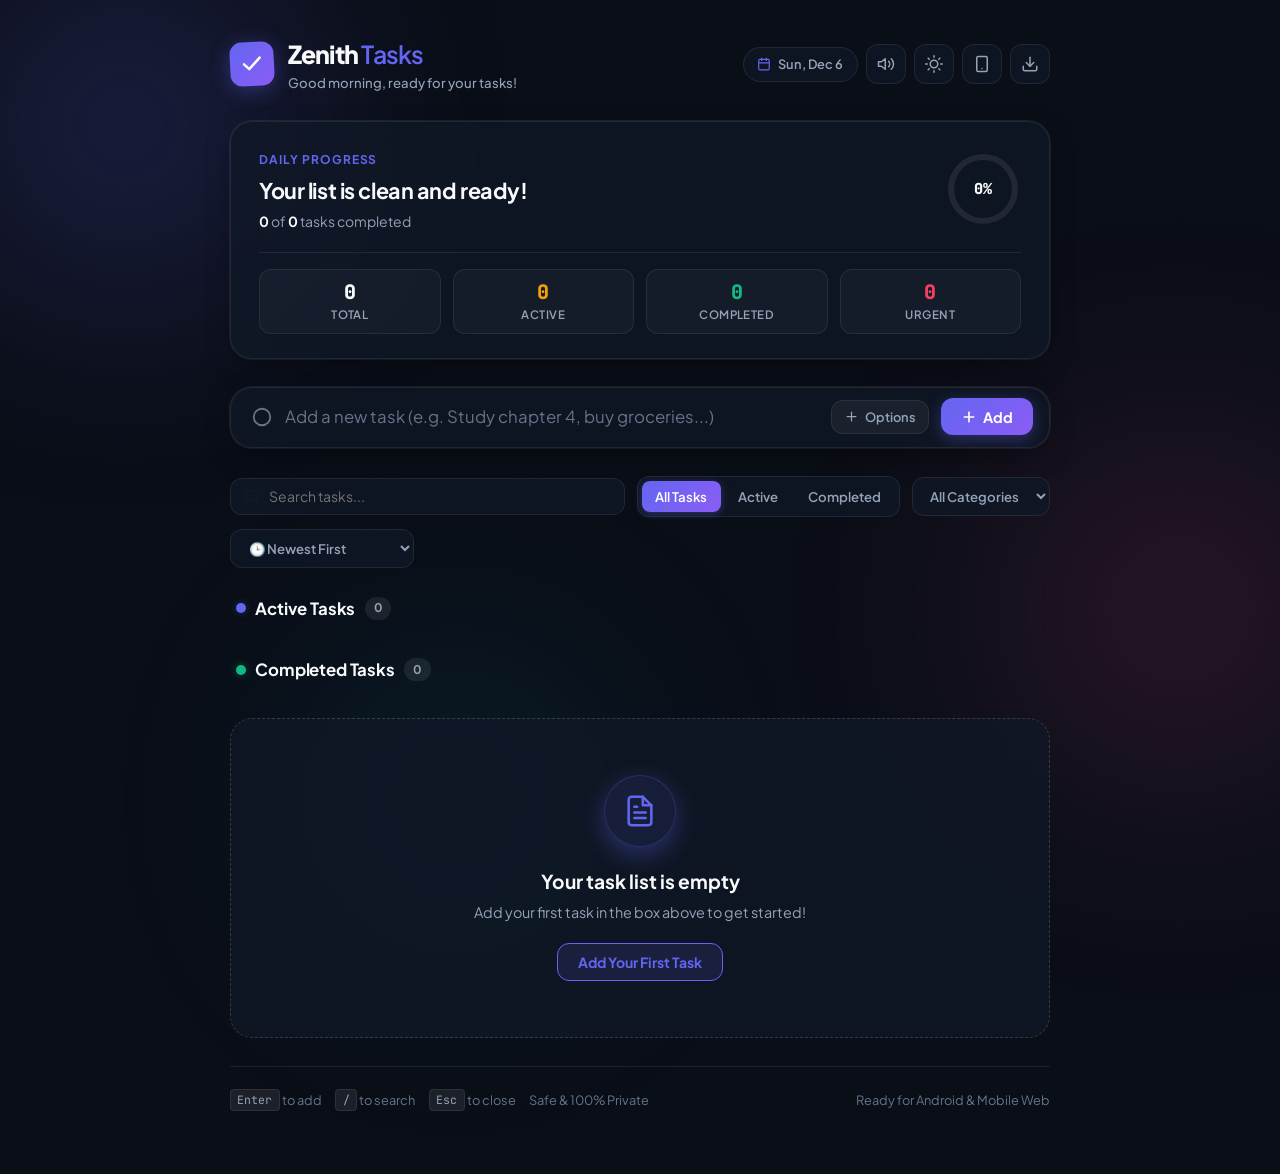
==== index.html @ 26a87109 "Deploy Zenith Tasks" ====
<!DOCTYPE html>
<html lang="en" data-theme="dark">
<head>
  <meta charset="UTF-8">
  <meta name="viewport" content="width=device-width, initial-scale=1.0, maximum-scale=1.0, user-scalable=no">
  <title>Zenith — Modern Task & To-Do Flow</title>
  
  <!-- Mobile & PWA meta tags -->
  <meta name="theme-color" content="#0a0e17">
  <meta name="mobile-web-app-capable" content="yes">
  <meta name="apple-mobile-web-app-status-bar-style" content="black-translucent">
  <meta name="apple-mobile-web-app-title" content="Zenith Tasks">
  <link rel="manifest" href="manifest.json">
  <link rel="icon" type="image/svg+xml" href="icon.svg">

  <!-- Google Fonts -->
  <link rel="preconnect" href="https://fonts.googleapis.com">
  <link rel="preconnect" href="https://fonts.gstatic.com" crossorigin>
  <link href="https://fonts.googleapis.com/css2?family=Plus+Jakarta+Sans:wght@400;500;600;700;800&family=JetBrains+Mono:wght@400;500&display=swap" rel="stylesheet">
  
  <link rel="stylesheet" href="css/style.css">
</head>
<body>
  <!-- Ambient Background Orbs -->
  <div class="ambient-glow glow-1"></div>
  <div class="ambient-glow glow-2"></div>
  <div class="ambient-glow glow-3"></div>

  <!-- Main Canvas for Confetti -->
  <canvas id="confetti-canvas"></canvas>

  <div class="app-layout">
    <!-- Top Header -->
    <header class="app-header">
      <div class="brand">
        <div class="brand-icon">
          <svg viewBox="0 0 24 24" fill="none" stroke="currentColor" stroke-width="2.5" stroke-linecap="round" stroke-linejoin="round">
            <polyline points="20 6 9 17 4 12"></polyline>
          </svg>
        </div>
        <div class="brand-text">
          <h1>Zenith<span>Tasks</span></h1>
          <p class="greeting" id="greeting-text">Your personal task space</p>
        </div>
      </div>

      <div class="header-actions">
        <!-- Live Date badge -->
        <div class="date-badge" id="current-date-badge">
          <svg viewBox="0 0 24 24" fill="none" stroke="currentColor" stroke-width="2" stroke-linecap="round" stroke-linejoin="round">
            <rect x="3" y="4" width="18" height="18" rx="2" ry="2"></rect>
            <line x1="16" y1="2" x2="16" y2="6"></line>
            <line x1="8" y1="2" x2="8" y2="6"></line>
            <line x1="3" y1="10" x2="21" y2="10"></line>
          </svg>
          <span id="date-display">Today</span>
        </div>

        <!-- Sound Feedback Toggle -->
        <button class="icon-btn" id="sound-toggle-btn" title="Toggle Sound (Enabled)" aria-label="Toggle Sound">
          <svg id="sound-icon-on" viewBox="0 0 24 24" fill="none" stroke="currentColor" stroke-width="2" stroke-linecap="round" stroke-linejoin="round">
            <polygon points="11 5 6 9 2 9 2 15 6 15 11 19 11 5"></polygon>
            <path d="M19.07 4.93a10 10 0 0 1 0 14.14M15.54 8.46a5 5 0 0 1 0 7.07"></path>
          </svg>
          <svg id="sound-icon-off" class="hidden" viewBox="0 0 24 24" fill="none" stroke="currentColor" stroke-width="2" stroke-linecap="round" stroke-linejoin="round">
            <polygon points="11 5 6 9 2 9 2 15 6 15 11 19 11 5"></polygon>
            <line x1="23" y1="9" x2="17" y2="15"></line>
            <line x1="17" y1="9" x2="23" y2="15"></line>
          </svg>
        </button>

        <!-- Theme Mode Switcher -->
        <button class="icon-btn" id="theme-toggle-btn" title="Switch Theme (Dark / Light)" aria-label="Toggle Theme">
          <svg id="sun-icon" viewBox="0 0 24 24" fill="none" stroke="currentColor" stroke-width="2" stroke-linecap="round" stroke-linejoin="round">
            <circle cx="12" cy="12" r="5"></circle>
            <line x1="12" y1="1" x2="12" y2="3"></line>
            <line x1="12" y1="21" x2="12" y2="23"></line>
            <line x1="4.22" y1="4.22" x2="5.64" y2="5.64"></line>
            <line x1="18.36" y1="18.36" x2="19.78" y2="19.78"></line>
            <line x1="1" y1="12" x2="3" y2="12"></line>
            <line x1="21" y1="12" x2="23" y2="12"></line>
            <line x1="4.22" y1="19.78" x2="5.64" y2="18.36"></line>
            <line x1="18.36" y1="5.64" x2="19.78" y2="4.22"></line>
          </svg>
          <svg id="moon-icon" class="hidden" viewBox="0 0 24 24" fill="none" stroke="currentColor" stroke-width="2" stroke-linecap="round" stroke-linejoin="round">
            <path d="M21 12.79A9 9 0 1 1 11.21 3 7 7 0 0 0 21 12.79z"></path>
          </svg>
        </button>

        <!-- Deploy & Info modal trigger -->
        <button class="icon-btn" id="info-btn" title="Phone Setup & Deployment Guide" aria-label="Phone Setup Guide">
          <svg viewBox="0 0 24 24" fill="none" stroke="currentColor" stroke-width="2" stroke-linecap="round" stroke-linejoin="round">
            <rect x="5" y="2" width="14" height="20" rx="2" ry="2"></rect>
            <line x1="12" y1="18" x2="12.01" y2="18"></line>
          </svg>
        </button>

        <!-- Settings / Backup modal trigger -->
        <button class="icon-btn" id="backup-btn" title="Backup / Restore Tasks" aria-label="Backup and Restore">
          <svg viewBox="0 0 24 24" fill="none" stroke="currentColor" stroke-width="2" stroke-linecap="round" stroke-linejoin="round">
            <path d="M21 15v4a2 2 0 0 1-2 2H5a2 2 0 0 1-2-2v-4"></path>
            <polyline points="7 10 12 15 17 10"></polyline>
            <line x1="12" y1="15" x2="12" y2="3"></line>
          </svg>
        </button>
      </div>
    </header>

    <!-- Productivity Metric / Progress Banner -->
    <section class="stats-card">
      <div class="stats-info">
        <div class="stats-text">
          <span class="stats-label">Daily Progress</span>
          <h2 class="stats-title" id="stats-status-text">Your list is clean and ready!</h2>
          <p class="stats-subtitle" id="stats-numbers"><span id="completed-count">0</span> of <span id="total-count">0</span> tasks completed</p>
        </div>
        <div class="stats-chart">
          <div class="circle-progress">
            <svg viewBox="0 0 100 100">
              <circle class="circle-bg" cx="50" cy="50" r="42"></circle>
              <circle class="circle-bar" id="progress-circle-bar" cx="50" cy="50" r="42"></circle>
            </svg>
            <div class="circle-value" id="progress-percent">0%</div>
          </div>
        </div>
      </div>
      <!-- Mini Quick Counters -->
      <div class="metrics-row">
        <div class="metric-pill" data-tab-target="all">
          <span class="metric-num" id="badge-all">0</span>
          <span class="metric-desc">Total</span>
        </div>
        <div class="metric-pill" data-tab-target="active">
          <span class="metric-num warning" id="badge-pending">0</span>
          <span class="metric-desc">Active</span>
        </div>
        <div class="metric-pill" data-tab-target="completed">
          <span class="metric-num success" id="badge-done">0</span>
          <span class="metric-desc">Completed</span>
        </div>
        <div class="metric-pill" id="badge-high-priority">
          <span class="metric-num danger" id="badge-urgent">0</span>
          <span class="metric-desc">Urgent</span>
        </div>
      </div>
    </section>

    <!-- Task Creation Section -->
    <section class="task-input-section">
      <form id="new-task-form" class="task-card-input">
        <div class="input-main-row">
          <div class="checkbox-placeholder">
            <svg viewBox="0 0 24 24" fill="none" stroke="currentColor" stroke-width="2">
              <circle cx="12" cy="12" r="9"></circle>
            </svg>
          </div>
          <input 
            type="text" 
            id="task-title-input" 
            placeholder="Add a new task (e.g. Study chapter 4, buy groceries...)" 
            autocomplete="off"
            required
          />
          <button type="button" class="btn-expand-details" id="toggle-details-btn" title="Optional: Add notes, priority, date, or category">
            <svg viewBox="0 0 24 24" fill="none" stroke="currentColor" stroke-width="2" stroke-linecap="round" stroke-linejoin="round">
              <line x1="12" y1="5" x2="12" y2="19"></line>
              <line x1="5" y1="12" x2="19" y2="12"></line>
            </svg>
            <span>Options</span>
          </button>
          <button type="submit" class="btn-primary" id="btn-submit-task">
            <svg viewBox="0 0 24 24" fill="none" stroke="currentColor" stroke-width="2.5" stroke-linecap="round" stroke-linejoin="round">
              <line x1="12" y1="5" x2="12" y2="19"></line>
              <line x1="5" y1="12" x2="19" y2="12"></line>
            </svg>
            <span>Add</span>
          </button>
        </div>

        <!-- Expanded Details Drawer -->
        <div class="details-drawer collapsed" id="task-details-drawer">
          <div class="details-grid">
            <!-- Optional Note -->
            <div class="drawer-field full-width">
              <textarea id="task-desc-input" placeholder="Add optional details, steps, or notes..." rows="2"></textarea>
            </div>

            <!-- Priority -->
            <div class="drawer-field">
              <label for="task-priority-select">Priority</label>
              <div class="custom-select-wrap">
                <select id="task-priority-select">
                  <option value="low">🌱 Low</option>
                  <option value="medium" selected>⚡ Medium</option>
                  <option value="high">🔥 High</option>
                </select>
              </div>
            </div>

            <!-- Category -->
            <div class="drawer-field">
              <label for="task-category-select">Category</label>
              <div class="custom-select-wrap">
                <select id="task-category-select">
                  <option value="College" selected>🎓 College & Study</option>
                  <option value="Work">💼 Work</option>
                  <option value="Personal">🌟 Personal</option>
                  <option value="Health">💪 Health</option>
                  <option value="Finance">💰 Finance</option>
                  <option value="Other">📌 General</option>
                </select>
              </div>
            </div>

            <!-- Due Date -->
            <div class="drawer-field">
              <label for="task-due-date">Due Date (Optional)</label>
              <input type="date" id="task-due-date">
            </div>

            <!-- Due Time -->
            <div class="drawer-field">
              <label for="task-due-time">Due Time (Optional)</label>
              <input type="time" id="task-due-time">
            </div>
          </div>
        </div>
      </form>
    </section>

    <!-- Toolbar: Search, Filters & Sort -->
    <section class="controls-toolbar">
      <!-- Search Input -->
      <div class="search-box">
        <svg viewBox="0 0 24 24" fill="none" stroke="currentColor" stroke-width="2" stroke-linecap="round" stroke-linejoin="round">
          <circle cx="11" cy="11" r="8"></circle>
          <line x1="21" y1="21" x2="16.65" y2="16.65"></line>
        </svg>
        <input type="text" id="search-input" placeholder="Search tasks..." autocomplete="off">
        <button class="clear-search-btn hidden" id="clear-search-btn" title="Clear Search">
          <svg viewBox="0 0 24 24" fill="none" stroke="currentColor" stroke-width="2"><line x1="18" y1="6" x2="6" y2="18"></line><line x1="6" y1="6" x2="18" y2="18"></line></svg>
        </button>
      </div>

      <!-- Filter Tabs: All, Active, Completed -->
      <div class="filter-tabs" role="tablist">
        <button class="filter-tab active" data-tab="all" role="tab">All Tasks</button>
        <button class="filter-tab" data-tab="active" role="tab">Active</button>
        <button class="filter-tab" data-tab="completed" role="tab">Completed</button>
      </div>

      <!-- Category Filter Pills -->
      <div class="category-filter-wrap">
        <label class="sr-only" for="category-filter-select">Filter by Category</label>
        <select id="category-filter-select" class="dropdown-filter">
          <option value="all">All Categories</option>
          <option value="College">🎓 College</option>
          <option value="Work">💼 Work</option>
          <option value="Personal">🌟 Personal</option>
          <option value="Health">💪 Health</option>
          <option value="Finance">💰 Finance</option>
          <option value="Other">📌 General</option>
        </select>
      </div>

      <!-- Sort Options -->
      <div class="sort-wrap">
        <label class="sr-only" for="sort-select">Sort Tasks</label>
        <select id="sort-select" class="dropdown-filter">
          <option value="newest">🕒 Newest First</option>
          <option value="oldest">⏳ Oldest First</option>
          <option value="due-date">📅 Due Date</option>
          <option value="priority-desc">🔥 Highest Priority</option>
          <option value="priority-asc">🌱 Lowest Priority</option>
          <option value="alpha">🔤 Alphabetical (A-Z)</option>
        </select>
      </div>
    </section>

    <!-- Tasks Main Display with Distinct Separate Sections -->
    <main class="tasks-container">

      <!-- SECTION 1: Active Tasks -->
      <div class="tasks-group" id="active-tasks-group">
        <div class="group-header">
          <div class="group-title-wrap">
            <span class="group-dot active-dot"></span>
            <h3>Active Tasks</h3>
            <span class="section-count-badge" id="active-tasks-count">0</span>
          </div>
        </div>
        <div class="task-list" id="active-task-list" aria-live="polite">
          <!-- Active tasks rendered dynamically -->
        </div>
      </div>

      <!-- SECTION 2: Completed Tasks -->
      <div class="tasks-group" id="completed-tasks-group">
        <div class="group-header">
          <div class="group-title-wrap">
            <span class="group-dot completed-dot"></span>
            <h3>Completed Tasks</h3>
            <span class="section-count-badge" id="completed-tasks-count">0</span>
          </div>
          <button class="text-action-btn danger hidden" id="btn-clear-completed" title="Delete all completed tasks">
            <svg viewBox="0 0 24 24" fill="none" stroke="currentColor" stroke-width="2" stroke-linecap="round" stroke-linejoin="round">
              <polyline points="3 6 5 6 21 6"></polyline>
              <path d="M19 6v14a2 2 0 0 1-2 2H7a2 2 0 0 1-2-2V6m3 0V4a2 2 0 0 1 2-2h4a2 2 0 0 1 2 2v2"></path>
            </svg>
            Clear Completed
          </button>
        </div>
        <div class="task-list" id="completed-task-list" aria-live="polite">
          <!-- Completed tasks rendered dynamically -->
        </div>
      </div>

      <!-- Empty State View (When no tasks exist in current view) -->
      <div class="empty-state hidden" id="empty-state">
        <div class="empty-illustration">
          <div class="empty-icon-circle">
            <svg viewBox="0 0 24 24" fill="none" stroke="currentColor" stroke-width="1.8" stroke-linecap="round" stroke-linejoin="round">
              <path d="M14 2H6a2 2 0 0 0-2 2v16a2 2 0 0 0 2 2h12a2 2 0 0 0 2-2V8z"></path>
              <polyline points="14 2 14 8 20 8"></polyline>
              <line x1="16" y1="13" x2="8" y2="13"></line>
              <line x1="16" y1="17" x2="8" y2="17"></line>
              <polyline points="10 9 9 9 8 9"></polyline>
            </svg>
          </div>
        </div>
        <h3 id="empty-state-title">No tasks here</h3>
        <p id="empty-state-desc">Your list is completely clear. Type your first task in the box above to get started!</p>
        <button class="btn-primary-ghost" id="empty-add-btn">Add Your First Task</button>
      </div>

    </main>

    <!-- Footer -->
    <footer class="app-footer">
      <div class="shortcuts-hint">
        <span><kbd>Enter</kbd> to add</span>
        <span><kbd>/</kbd> to search</span>
        <span><kbd>Esc</kbd> to close</span>
        <span>Safe &amp; 100% Private</span>
      </div>
      <div class="footer-credit">
        Ready for Android &amp; Mobile Web
      </div>
    </footer>
  </div>

  <!-- Edit Task Modal -->
  <div class="modal-overlay hidden" id="edit-modal-overlay">
    <div class="modal-dialog" role="dialog" aria-modal="true" aria-labelledby="modal-title">
      <div class="modal-header">
        <h3 id="modal-title">Edit Task</h3>
        <button class="modal-close-btn" id="modal-close-btn" aria-label="Close dialog">
          <svg viewBox="0 0 24 24" fill="none" stroke="currentColor" stroke-width="2"><line x1="18" y1="6" x2="6" y2="18"></line><line x1="6" y1="6" x2="18" y2="18"></line></svg>
        </button>
      </div>
      <form id="edit-task-form" class="modal-body">
        <input type="hidden" id="edit-task-id">

        <div class="form-group">
          <label for="edit-title">Task Title</label>
          <input type="text" id="edit-title" required autocomplete="off">
        </div>

        <div class="form-group">
          <label for="edit-desc">Description / Notes</label>
          <textarea id="edit-desc" rows="3" placeholder="Additional details or steps..."></textarea>
        </div>

        <div class="form-row-2">
          <div class="form-group">
            <label for="edit-priority">Priority</label>
            <select id="edit-priority">
              <option value="low">🌱 Low</option>
              <option value="medium">⚡ Medium</option>
              <option value="high">🔥 High</option>
            </select>
          </div>

          <div class="form-group">
            <label for="edit-category">Category</label>
            <select id="edit-category">
              <option value="College">🎓 College & Study</option>
              <option value="Work">💼 Work</option>
              <option value="Personal">🌟 Personal</option>
              <option value="Health">💪 Health</option>
              <option value="Finance">💰 Finance</option>
              <option value="Other">📌 General</option>
            </select>
          </div>
        </div>

        <div class="form-row-2">
          <div class="form-group">
            <label for="edit-due-date">Due Date</label>
            <input type="date" id="edit-due-date">
          </div>
          <div class="form-group">
            <label for="edit-due-time">Due Time</label>
            <input type="time" id="edit-due-time">
          </div>
        </div>

        <div class="modal-actions">
          <button type="button" class="btn-secondary" id="btn-cancel-edit">Cancel</button>
          <button type="submit" class="btn-primary">Save Changes</button>
        </div>
      </form>
    </div>
  </div>

  <!-- Mobile Setup & Deployment Guide Modal -->
  <div class="modal-overlay hidden" id="info-modal-overlay">
    <div class="modal-dialog" role="dialog" aria-modal="true" aria-labelledby="info-modal-title">
      <div class="modal-header">
        <h3 id="info-modal-title">📱 Android Phone Setup &amp; Deployment</h3>
        <button class="modal-close-btn" id="info-modal-close-btn" aria-label="Close dialog">
          <svg viewBox="0 0 24 24" fill="none" stroke="currentColor" stroke-width="2"><line x1="18" y1="6" x2="6" y2="18"></line><line x1="6" y1="6" x2="18" y2="18"></line></svg>
        </button>
      </div>
      <div class="modal-body">
        <div class="security-banner">
          <svg viewBox="0 0 24 24" fill="none" stroke="currentColor" stroke-width="2">
            <path d="M12 22s8-4 8-10V5l-8-3-8 3v7c0 6 8 10 8 10z"></path>
          </svg>
          <div>
            <strong>100% Safe &amp; Private</strong>
            <p>Your tasks are stored only on your own device's internal storage. There is no external database or server tracking you.</p>
          </div>
        </div>

        <div class="deploy-steps">
          <h4>How to use this on your Android Phone:</h4>
          
          <div class="step-card">
            <span class="step-num">1</span>
            <div>
              <strong>Option A: Netlify Drop (Easiest — 30 seconds)</strong>
              <p>Go to <a href="https://app.netlify.com/drop" target="_blank" rel="noopener">app.netlify.com/drop</a> in your browser and drag &amp; drop this project folder. It gives you a free, permanent, secure <code>https://...</code> URL instantly!</p>
            </div>
          </div>

          <div class="step-card">
            <span class="step-num">2</span>
            <div>
              <strong>Option B: GitHub Pages (Free forever)</strong>
              <p>Push this folder to a GitHub repository, go to Settings &gt; Pages, and turn on GitHub Pages. You get a secure <code>https://yourname.github.io/todo</code> link.</p>
            </div>
          </div>

          <div class="step-card">
            <span class="step-num">3</span>
            <div>
              <strong>Install as an App on Android:</strong>
              <p>Open the link in Chrome on your phone, tap the <strong>three dots (⋮)</strong> at the top right, and choose <strong>"Install app"</strong> or <strong>"Add to Home screen"</strong>. It will open like a native app without browser bars!</p>
            </div>
          </div>
        </div>

        <div class="modal-actions">
          <button type="button" class="btn-primary" id="btn-close-info">Got It!</button>
        </div>
      </div>
    </div>
  </div>

  <!-- Backup & Restore Modal -->
  <div class="modal-overlay hidden" id="backup-modal-overlay">
    <div class="modal-dialog" role="dialog" aria-modal="true" aria-labelledby="backup-modal-title">
      <div class="modal-header">
        <h3 id="backup-modal-title">Backup & Restore</h3>
        <button class="modal-close-btn" id="backup-modal-close-btn" aria-label="Close dialog">
          <svg viewBox="0 0 24 24" fill="none" stroke="currentColor" stroke-width="2"><line x1="18" y1="6" x2="6" y2="18"></line><line x1="6" y1="6" x2="18" y2="18"></line></svg>
        </button>
      </div>
      <div class="modal-body backup-options">
        <p class="backup-note">Export your tasks to a JSON file to transfer between your laptop and phone, or restore anytime.</p>
        
        <div class="backup-action-card">
          <div class="card-icon">
            <svg viewBox="0 0 24 24" fill="none" stroke="currentColor" stroke-width="2"><path d="M21 15v4a2 2 0 0 1-2 2H5a2 2 0 0 1-2-2v-4"></path><polyline points="7 10 12 15 17 10"></polyline><line x1="12" y1="15" x2="12" y2="3"></line></svg>
          </div>
          <div class="card-info">
            <h4>Export Backup</h4>
            <p>Download your current tasks as a JSON file.</p>
          </div>
          <button class="btn-secondary" id="btn-export-json">Export</button>
        </div>

        <div class="backup-action-card">
          <div class="card-icon">
            <svg viewBox="0 0 24 24" fill="none" stroke="currentColor" stroke-width="2"><path d="M21 15v4a2 2 0 0 1-2 2H5a2 2 0 0 1-2-2v-4"></path><polyline points="17 8 12 3 7 8"></polyline><line x1="12" y1="3" x2="12" y2="15"></line></svg>
          </div>
          <div class="card-info">
            <h4>Import Backup</h4>
            <p>Load tasks from a previously saved JSON file.</p>
          </div>
          <label class="btn-secondary btn-file-label">
            Import
            <input type="file" id="import-file-input" accept=".json" class="hidden">
          </label>
        </div>

        <div class="danger-zone">
          <h4>Clear All Data</h4>
          <p>Permanently remove all tasks and reset to zero.</p>
          <div class="danger-actions">
            <button class="btn-danger-solid" id="btn-reset-all">Wipe All Tasks</button>
          </div>
        </div>
      </div>
    </div>
  </div>

  <!-- Toast Notification Container -->
  <div id="toast-container" class="toast-container" aria-live="assertive"></div>

  <!-- Scripts -->
  <script src="js/app.js"></script>
  <script>
    if ('serviceWorker' in navigator) {
      window.addEventListener('load', function() {
        navigator.serviceWorker.register('./sw.js').catch(function(err) {
          console.log('ServiceWorker registration error:', err);
        });
      });
    }
  </script>
</body>
</html>
---- css/style.css ----
/* ==========================================================================
   Zenith Tasks — Modern CSS Design System & Theme Engine
   ========================================================================== */

:root {
  /* Color Palette - Dark Theme (Default) */
  --bg-primary: #0a0e17;
  --bg-secondary: #111827;
  --bg-surface: rgba(17, 24, 39, 0.75);
  --bg-surface-hover: rgba(31, 41, 55, 0.85);
  --bg-elevated: #1f2937;
  --bg-input: rgba(15, 23, 42, 0.6);
  
  --border-subtle: rgba(255, 255, 255, 0.08);
  --border-focus: #6366f1;
  --border-hover: rgba(255, 255, 255, 0.16);

  --text-main: #f8fafc;
  --text-secondary: #94a3b8;
  --text-muted: #64748b;
  --text-inverse: #090d16;

  /* Accent Colors */
  --primary-500: #6366f1;
  --primary-600: #4f46e5;
  --primary-glow: rgba(99, 102, 241, 0.35);
  --primary-gradient: linear-gradient(135deg, #6366f1 0%, #8b5cf6 100%);
  --primary-gradient-hover: linear-gradient(135deg, #4f46e5 0%, #7c3aed 100%);

  --priority-high: #f43f5e;
  --priority-high-bg: rgba(244, 63, 94, 0.12);
  --priority-high-border: rgba(244, 63, 94, 0.3);

  --priority-medium: #f59e0b;
  --priority-medium-bg: rgba(245, 158, 11, 0.12);
  --priority-medium-border: rgba(245, 158, 11, 0.3);

  --priority-low: #10b981;
  --priority-low-bg: rgba(16, 185, 129, 0.12);
  --priority-low-border: rgba(16, 185, 129, 0.3);

  --danger: #ef4444;
  --danger-hover: #dc2626;
  --danger-bg: rgba(239, 68, 68, 0.15);

  --card-shadow: 0 10px 30px -10px rgba(0, 0, 0, 0.5), 0 0 0 1px var(--border-subtle);
  --dropdown-shadow: 0 20px 40px -15px rgba(0, 0, 0, 0.6), 0 0 0 1px var(--border-subtle);
  --modal-backdrop: rgba(4, 7, 13, 0.82);

  --radius-sm: 8px;
  --radius-md: 12px;
  --radius-lg: 16px;
  --radius-xl: 22px;
  --radius-full: 9999px;

  --transition-fast: 150ms cubic-bezier(0.4, 0, 0.2, 1);
  --transition-normal: 250ms cubic-bezier(0.4, 0, 0.2, 1);
  --transition-bounce: 350ms cubic-bezier(0.34, 1.56, 0.64, 1);
}

/* Light Theme Variables */
[data-theme="light"] {
  --bg-primary: #f8fafc;
  --bg-secondary: #ffffff;
  --bg-surface: rgba(255, 255, 255, 0.92);
  --bg-surface-hover: #f1f5f9;
  --bg-elevated: #ffffff;
  --bg-input: #ffffff;
  
  --border-subtle: rgba(15, 23, 42, 0.08);
  --border-focus: #6366f1;
  --border-hover: rgba(15, 23, 42, 0.18);

  --text-main: #0f172a;
  --text-secondary: #475569;
  --text-muted: #94a3b8;
  --text-inverse: #ffffff;

  --primary-glow: rgba(99, 102, 241, 0.2);
  --card-shadow: 0 10px 30px -10px rgba(0, 0, 0, 0.08), 0 0 0 1px var(--border-subtle);
  --dropdown-shadow: 0 20px 40px -15px rgba(0, 0, 0, 0.12), 0 0 0 1px var(--border-subtle);
  --modal-backdrop: rgba(15, 23, 42, 0.45);
}

/* Base Styles */
*, *::before, *::after {
  box-sizing: border-box;
  margin: 0;
  padding: 0;
  -webkit-tap-highlight-color: transparent;
}

body {
  font-family: 'Plus Jakarta Sans', system-ui, -apple-system, sans-serif;
  background-color: var(--bg-primary);
  color: var(--text-main);
  min-height: 100vh;
  line-height: 1.5;
  overflow-x: hidden;
  transition: background-color var(--transition-normal), color var(--transition-normal);
  position: relative;
  -webkit-font-smoothing: antialiased;
}

/* Ambient Background Glow Orbs */
.ambient-glow {
  position: fixed;
  border-radius: 50%;
  filter: blur(120px);
  pointer-events: none;
  z-index: 0;
  opacity: 0.4;
  transition: opacity var(--transition-normal);
}

.glow-1 {
  width: 450px;
  height: 450px;
  background: radial-gradient(circle, #6366f1 0%, transparent 70%);
  top: -100px;
  left: -100px;
}

.glow-2 {
  width: 500px;
  height: 500px;
  background: radial-gradient(circle, #ec4899 0%, transparent 70%);
  top: 40%;
  right: -150px;
  opacity: 0.25;
}

.glow-3 {
  width: 400px;
  height: 400px;
  background: radial-gradient(circle, #06b6d4 0%, transparent 70%);
  bottom: -100px;
  left: 20%;
  opacity: 0.2;
}

[data-theme="light"] .ambient-glow {
  opacity: 0.18;
}

/* Confetti Canvas Overlay */
#confetti-canvas {
  position: fixed;
  top: 0;
  left: 0;
  width: 100%;
  height: 100%;
  pointer-events: none;
  z-index: 999;
}

/* App Main Container Layout */
.app-layout {
  position: relative;
  z-index: 1;
  max-width: 860px;
  margin: 0 auto;
  padding: 2.25rem 1.25rem 4rem 1.25rem;
  display: flex;
  flex-direction: column;
  gap: 1.75rem;
}

/* Accessibility */
.sr-only {
  position: absolute;
  width: 1px;
  height: 1px;
  padding: 0;
  margin: -1px;
  overflow: hidden;
  clip: rect(0, 0, 0, 0);
  white-space: nowrap;
  border-width: 0;
}

.hidden {
  display: none !important;
}

/* ==========================================================================
   App Header & Brand
   ========================================================================== */
.app-header {
  display: flex;
  align-items: center;
  justify-content: space-between;
  flex-wrap: wrap;
  gap: 1rem;
}

.brand {
  display: flex;
  align-items: center;
  gap: 0.85rem;
}

.brand-icon {
  width: 44px;
  height: 44px;
  border-radius: var(--radius-md);
  background: var(--primary-gradient);
  display: flex;
  align-items: center;
  justify-content: center;
  color: #ffffff;
  box-shadow: 0 4px 20px var(--primary-glow);
  transform: rotate(-3deg);
  transition: transform var(--transition-bounce);
}

.brand-icon:hover {
  transform: rotate(0deg) scale(1.05);
}

.brand-icon svg {
  width: 24px;
  height: 24px;
}

.brand-text h1 {
  font-size: 1.55rem;
  font-weight: 800;
  letter-spacing: -0.03em;
  color: var(--text-main);
  display: flex;
  align-items: baseline;
  gap: 0.2rem;
}

.brand-text h1 span {
  font-weight: 600;
  color: var(--primary-500);
}

.greeting {
  font-size: 0.825rem;
  color: var(--text-secondary);
  font-weight: 500;
}

.header-actions {
  display: flex;
  align-items: center;
  gap: 0.5rem;
}

.date-badge {
  display: inline-flex;
  align-items: center;
  gap: 0.45rem;
  background: var(--bg-surface);
  backdrop-filter: blur(12px);
  border: 1px solid var(--border-subtle);
  padding: 0.45rem 0.85rem;
  border-radius: var(--radius-full);
  font-size: 0.8rem;
  font-weight: 600;
  color: var(--text-secondary);
}

.date-badge svg {
  width: 14px;
  height: 14px;
  color: var(--primary-500);
}

.icon-btn {
  width: 40px;
  height: 40px;
  border-radius: var(--radius-md);
  background: var(--bg-surface);
  backdrop-filter: blur(12px);
  border: 1px solid var(--border-subtle);
  color: var(--text-secondary);
  display: flex;
  align-items: center;
  justify-content: center;
  cursor: pointer;
  transition: all var(--transition-fast);
}

.icon-btn:hover {
  background: var(--bg-surface-hover);
  color: var(--text-main);
  border-color: var(--border-hover);
  transform: translateY(-1px);
}

.icon-btn svg {
  width: 18px;
  height: 18px;
}

/* ==========================================================================
   Productivity Metric Banner / Progress Card
   ========================================================================== */
.stats-card {
  background: var(--bg-surface);
  backdrop-filter: blur(16px);
  border: 1px solid var(--border-subtle);
  border-radius: var(--radius-xl);
  padding: 1.5rem 1.75rem;
  box-shadow: var(--card-shadow);
  display: flex;
  flex-direction: column;
  gap: 1.25rem;
}

.stats-info {
  display: flex;
  align-items: center;
  justify-content: space-between;
  gap: 1rem;
}

.stats-label {
  display: inline-block;
  font-size: 0.75rem;
  text-transform: uppercase;
  letter-spacing: 0.08em;
  font-weight: 700;
  color: var(--primary-500);
  margin-bottom: 0.35rem;
}

.stats-title {
  font-size: 1.35rem;
  font-weight: 700;
  letter-spacing: -0.02em;
  color: var(--text-main);
  margin-bottom: 0.25rem;
}

.stats-subtitle {
  font-size: 0.875rem;
  color: var(--text-secondary);
}

.stats-subtitle span {
  font-weight: 700;
  color: var(--text-main);
}

/* Circular Progress */
.circle-progress {
  position: relative;
  width: 76px;
  height: 76px;
  flex-shrink: 0;
}

.circle-progress svg {
  width: 100%;
  height: 100%;
  transform: rotate(-90deg);
}

.circle-bg {
  fill: none;
  stroke: var(--border-subtle);
  stroke-width: 8;
}

.circle-bar {
  fill: none;
  stroke: var(--primary-500);
  stroke-width: 8;
  stroke-linecap: round;
  stroke-dasharray: 264;
  stroke-dashoffset: 264;
  transition: stroke-dashoffset 0.6s cubic-bezier(0.4, 0, 0.2, 1);
}

.circle-value {
  position: absolute;
  inset: 0;
  display: flex;
  align-items: center;
  justify-content: center;
  font-size: 0.95rem;
  font-weight: 800;
  font-family: 'JetBrains Mono', monospace;
  color: var(--text-main);
}

/* Metrics Row */
.metrics-row {
  display: grid;
  grid-template-columns: repeat(4, 1fr);
  gap: 0.75rem;
  padding-top: 1rem;
  border-top: 1px solid var(--border-subtle);
}

.metric-pill {
  background: rgba(255, 255, 255, 0.03);
  border: 1px solid var(--border-subtle);
  border-radius: var(--radius-md);
  padding: 0.6rem 0.85rem;
  display: flex;
  flex-direction: column;
  align-items: center;
  text-align: center;
  cursor: pointer;
  transition: all var(--transition-fast);
}

.metric-pill:hover {
  background: var(--bg-surface-hover);
  border-color: var(--border-hover);
  transform: translateY(-2px);
}

.metric-num {
  font-size: 1.25rem;
  font-weight: 800;
  font-family: 'JetBrains Mono', monospace;
  color: var(--text-main);
  line-height: 1.2;
}

.metric-num.warning { color: var(--priority-medium); }
.metric-num.success { color: var(--priority-low); }
.metric-num.danger  { color: var(--priority-high); }

.metric-desc {
  font-size: 0.72rem;
  font-weight: 600;
  color: var(--text-secondary);
  text-transform: uppercase;
  letter-spacing: 0.04em;
  margin-top: 0.15rem;
}

/* ==========================================================================
   Task Input Box & Expandable Drawer
   ========================================================================== */
.task-card-input {
  background: var(--bg-surface);
  backdrop-filter: blur(16px);
  border: 1px solid var(--border-subtle);
  border-radius: var(--radius-xl);
  box-shadow: var(--card-shadow);
  transition: border-color var(--transition-fast), box-shadow var(--transition-fast);
  overflow: hidden;
}

.task-card-input:focus-within {
  border-color: var(--primary-500);
  box-shadow: 0 10px 30px -10px var(--primary-glow), 0 0 0 1px var(--primary-500);
}

.input-main-row {
  display: flex;
  align-items: center;
  padding: 0.65rem 1rem 0.65rem 1.25rem;
  gap: 0.75rem;
}

.checkbox-placeholder {
  color: var(--text-muted);
  display: flex;
  align-items: center;
}

.checkbox-placeholder svg {
  width: 22px;
  height: 22px;
}

#task-title-input {
  flex: 1;
  background: transparent;
  border: none;
  outline: none;
  font-family: inherit;
  font-size: 1.05rem;
  color: var(--text-main);
}

#task-title-input::placeholder {
  color: var(--text-muted);
  font-weight: 400;
}

.btn-expand-details {
  background: rgba(255, 255, 255, 0.05);
  border: 1px solid var(--border-subtle);
  border-radius: var(--radius-md);
  color: var(--text-secondary);
  font-family: inherit;
  font-size: 0.8rem;
  font-weight: 600;
  padding: 0.5rem 0.75rem;
  display: flex;
  align-items: center;
  gap: 0.35rem;
  cursor: pointer;
  transition: all var(--transition-fast);
  white-space: nowrap;
}

.btn-expand-details:hover {
  background: var(--bg-surface-hover);
  color: var(--text-main);
  border-color: var(--border-hover);
}

.btn-expand-details svg {
  width: 15px;
  height: 15px;
  transition: transform var(--transition-fast);
}

.btn-expand-details.active {
  background: rgba(99, 102, 241, 0.15);
  border-color: var(--primary-500);
  color: var(--primary-500);
}

.btn-expand-details.active svg {
  transform: rotate(45deg);
}

.btn-primary {
  background: var(--primary-gradient);
  border: none;
  border-radius: var(--radius-md);
  color: #ffffff;
  font-family: inherit;
  font-size: 0.9rem;
  font-weight: 700;
  padding: 0.6rem 1.25rem;
  display: inline-flex;
  align-items: center;
  gap: 0.4rem;
  cursor: pointer;
  box-shadow: 0 4px 15px var(--primary-glow);
  transition: all var(--transition-fast);
  white-space: nowrap;
}

.btn-primary:hover {
  background: var(--primary-gradient-hover);
  box-shadow: 0 6px 20px var(--primary-glow);
  transform: translateY(-1px);
}

.btn-primary:active {
  transform: translateY(0);
}

.btn-primary svg {
  width: 16px;
  height: 16px;
}

/* Expanded Drawer */
.details-drawer {
  max-height: 500px;
  opacity: 1;
  padding: 1rem 1.25rem 1.25rem 1.25rem;
  border-top: 1px solid var(--border-subtle);
  background: rgba(0, 0, 0, 0.1);
  transition: max-height 0.35s ease, opacity 0.25s ease, padding 0.35s ease;
  overflow: hidden;
}

.details-drawer.collapsed {
  max-height: 0;
  opacity: 0;
  padding-top: 0;
  padding-bottom: 0;
  border-top-color: transparent;
  pointer-events: none;
}

.details-grid {
  display: grid;
  grid-template-columns: repeat(2, 1fr);
  gap: 0.85rem;
}

.drawer-field.full-width {
  grid-column: 1 / -1;
}

.drawer-field label {
  display: block;
  font-size: 0.75rem;
  font-weight: 700;
  text-transform: uppercase;
  letter-spacing: 0.05em;
  color: var(--text-secondary);
  margin-bottom: 0.35rem;
}

.drawer-field textarea,
.drawer-field select,
.drawer-field input {
  width: 100%;
  background: var(--bg-input);
  border: 1px solid var(--border-subtle);
  border-radius: var(--radius-sm);
  color: var(--text-main);
  font-family: inherit;
  font-size: 0.875rem;
  padding: 0.55rem 0.75rem;
  outline: none;
  transition: border-color var(--transition-fast);
}

.drawer-field textarea {
  resize: vertical;
  min-height: 50px;
}

.drawer-field textarea:focus,
.drawer-field select:focus,
.drawer-field input:focus {
  border-color: var(--primary-500);
}

/* ==========================================================================
   Toolbar: Search, Filters & Sort
   ========================================================================== */
.controls-toolbar {
  display: flex;
  flex-wrap: wrap;
  align-items: center;
  gap: 0.75rem;
}

.search-box {
  flex: 1 1 220px;
  position: relative;
  display: flex;
  align-items: center;
}

.search-box svg {
  position: absolute;
  left: 0.85rem;
  width: 16px;
  height: 16px;
  color: var(--text-muted);
  pointer-events: none;
}

.search-box input {
  width: 100%;
  background: var(--bg-surface);
  backdrop-filter: blur(12px);
  border: 1px solid var(--border-subtle);
  border-radius: var(--radius-md);
  padding: 0.55rem 2rem 0.55rem 2.4rem;
  font-family: inherit;
  font-size: 0.875rem;
  color: var(--text-main);
  outline: none;
  transition: all var(--transition-fast);
}

.search-box input:focus {
  border-color: var(--primary-500);
  box-shadow: 0 0 0 3px var(--primary-glow);
}

.clear-search-btn {
  position: absolute;
  right: 0.75rem;
  background: none;
  border: none;
  color: var(--text-muted);
  cursor: pointer;
  display: flex;
  align-items: center;
  padding: 2px;
}

.clear-search-btn:hover {
  color: var(--text-main);
}

.clear-search-btn svg {
  position: static;
  width: 14px;
  height: 14px;
}

/* Filter Tabs */
.filter-tabs {
  display: flex;
  background: var(--bg-surface);
  backdrop-filter: blur(12px);
  border: 1px solid var(--border-subtle);
  border-radius: var(--radius-md);
  padding: 0.25rem;
  gap: 0.2rem;
}

.filter-tab {
  background: transparent;
  border: none;
  color: var(--text-secondary);
  font-family: inherit;
  font-size: 0.825rem;
  font-weight: 600;
  padding: 0.45rem 0.85rem;
  border-radius: var(--radius-sm);
  cursor: pointer;
  transition: all var(--transition-fast);
}

.filter-tab:hover {
  color: var(--text-main);
}

.filter-tab.active {
  background: var(--primary-gradient);
  color: #ffffff;
  box-shadow: 0 2px 8px var(--primary-glow);
}

/* Dropdown Filters */
.dropdown-filter {
  background: var(--bg-surface);
  backdrop-filter: blur(12px);
  border: 1px solid var(--border-subtle);
  border-radius: var(--radius-md);
  color: var(--text-secondary);
  font-family: inherit;
  font-size: 0.825rem;
  font-weight: 600;
  padding: 0.55rem 0.85rem;
  outline: none;
  cursor: pointer;
  transition: all var(--transition-fast);
}

.dropdown-filter:hover, .dropdown-filter:focus {
  border-color: var(--primary-500);
  color: var(--text-main);
}

/* ==========================================================================
   Separate Task Groups: Active vs Completed
   ========================================================================== */
.tasks-container {
  display: flex;
  flex-direction: column;
  gap: 1.5rem;
}

.tasks-group {
  display: flex;
  flex-direction: column;
  gap: 0.75rem;
}

.group-header {
  display: flex;
  align-items: center;
  justify-content: space-between;
  padding: 0 0.35rem;
}

.group-title-wrap {
  display: flex;
  align-items: center;
  gap: 0.6rem;
}

.group-title-wrap h3 {
  font-size: 1.05rem;
  font-weight: 700;
  color: var(--text-main);
  letter-spacing: -0.01em;
}

.group-dot {
  width: 10px;
  height: 10px;
  border-radius: 50%;
  display: inline-block;
}

.active-dot {
  background: var(--primary-500);
  box-shadow: 0 0 8px var(--primary-glow);
}

.completed-dot {
  background: var(--priority-low);
  box-shadow: 0 0 8px rgba(16, 185, 129, 0.4);
}

.section-count-badge {
  background: rgba(255, 255, 255, 0.08);
  color: var(--text-secondary);
  font-size: 0.75rem;
  font-weight: 700;
  padding: 0.15rem 0.55rem;
  border-radius: var(--radius-full);
}

.text-action-btn {
  background: none;
  border: none;
  font-family: inherit;
  font-size: 0.8rem;
  font-weight: 600;
  display: inline-flex;
  align-items: center;
  gap: 0.35rem;
  cursor: pointer;
  transition: all var(--transition-fast);
}

.text-action-btn.danger {
  color: var(--priority-high);
}

.text-action-btn.danger:hover {
  color: #ff5c7c;
  text-decoration: underline;
}

.text-action-btn svg {
  width: 14px;
  height: 14px;
}

/* Task List Containers */
.task-list {
  display: flex;
  flex-direction: column;
  gap: 0.75rem;
}

/* Individual Task Item Card */
.task-item {
  background: var(--bg-surface);
  backdrop-filter: blur(12px);
  border: 1px solid var(--border-subtle);
  border-radius: var(--radius-lg);
  padding: 0.95rem 1.15rem;
  box-shadow: 0 4px 20px -5px rgba(0, 0, 0, 0.2);
  display: flex;
  align-items: flex-start;
  gap: 0.85rem;
  position: relative;
  transition: transform var(--transition-bounce), border-color var(--transition-fast), background var(--transition-fast), opacity var(--transition-fast);
  cursor: default;
  animation: taskSlideIn 0.3s cubic-bezier(0.16, 1, 0.3, 1) forwards;
}

.task-item:hover {
  border-color: var(--border-hover);
  background: var(--bg-surface-hover);
  transform: translateY(-2px);
}

@keyframes taskSlideIn {
  from {
    opacity: 0;
    transform: translateY(12px) scale(0.98);
  }
  to {
    opacity: 1;
    transform: translateY(0) scale(1);
  }
}

/* Checkbox Style */
.task-checkbox-wrap {
  position: relative;
  margin-top: 0.15rem;
  cursor: pointer;
  display: flex;
  align-items: center;
  justify-content: center;
}

.task-checkbox-wrap input[type="checkbox"] {
  position: absolute;
  opacity: 0;
  width: 24px;
  height: 24px;
  cursor: pointer;
  z-index: 2;
}

.custom-checkbox {
  width: 22px;
  height: 22px;
  border: 2px solid var(--border-hover);
  border-radius: 7px;
  background: var(--bg-input);
  display: flex;
  align-items: center;
  justify-content: center;
  transition: all var(--transition-bounce);
  pointer-events: none;
}

.custom-checkbox svg {
  width: 13px;
  height: 13px;
  stroke: #ffffff;
  stroke-dasharray: 20;
  stroke-dashoffset: 20;
  transition: stroke-dashoffset 0.25s ease-in-out;
}

.task-checkbox-wrap input[type="checkbox"]:checked + .custom-checkbox {
  background: var(--priority-low);
  border-color: transparent;
  box-shadow: 0 0 10px rgba(16, 185, 129, 0.4);
  transform: scale(1.06);
}

.task-checkbox-wrap input[type="checkbox"]:checked + .custom-checkbox svg {
  stroke-dashoffset: 0;
}

/* Task Content */
.task-body {
  flex: 1;
  min-width: 0;
}

.task-title {
  font-size: 0.975rem;
  font-weight: 600;
  color: var(--text-main);
  line-height: 1.4;
  word-break: break-word;
  transition: color var(--transition-fast), text-decoration var(--transition-fast);
}

.task-notes {
  font-size: 0.835rem;
  color: var(--text-secondary);
  margin-top: 0.35rem;
  line-height: 1.45;
  white-space: pre-line;
  word-break: break-word;
}

/* Task Meta Tags Row */
.task-meta {
  display: flex;
  align-items: center;
  flex-wrap: wrap;
  gap: 0.5rem;
  margin-top: 0.65rem;
}

/* Category Badge */
.category-pill {
  font-size: 0.72rem;
  font-weight: 700;
  padding: 0.2rem 0.6rem;
  border-radius: var(--radius-full);
  display: inline-flex;
  align-items: center;
  gap: 0.3rem;
  border: 1px solid transparent;
}

.category-pill.College  { background: rgba(99, 102, 241, 0.15); color: #818cf8; border-color: rgba(99, 102, 241, 0.3); }
.category-pill.Work     { background: rgba(14, 165, 233, 0.15); color: #38bdf8; border-color: rgba(14, 165, 233, 0.3); }
.category-pill.Personal { background: rgba(168, 85, 247, 0.15); color: #c084fc; border-color: rgba(168, 85, 247, 0.3); }
.category-pill.Health   { background: rgba(16, 185, 129, 0.15); color: #34d399; border-color: rgba(16, 185, 129, 0.3); }
.category-pill.Finance  { background: rgba(245, 158, 11, 0.15); color: #fbbf24; border-color: rgba(245, 158, 11, 0.3); }
.category-pill.Other    { background: rgba(148, 163, 184, 0.15); color: #94a3b8; border-color: rgba(148, 163, 184, 0.3); }

/* Priority Badge */
.priority-pill {
  font-size: 0.72rem;
  font-weight: 700;
  padding: 0.2rem 0.6rem;
  border-radius: var(--radius-full);
  text-transform: capitalize;
  display: inline-flex;
  align-items: center;
  gap: 0.3rem;
  border: 1px solid transparent;
}

.priority-pill.high {
  background: var(--priority-high-bg);
  color: var(--priority-high);
  border-color: var(--priority-high-border);
}

.priority-pill.medium {
  background: var(--priority-medium-bg);
  color: var(--priority-medium);
  border-color: var(--priority-medium-border);
}

.priority-pill.low {
  background: var(--priority-low-bg);
  color: var(--priority-low);
  border-color: var(--priority-low-border);
}

/* Due Date Badge */
.due-pill {
  font-size: 0.72rem;
  font-weight: 600;
  padding: 0.2rem 0.6rem;
  border-radius: var(--radius-full);
  display: inline-flex;
  align-items: center;
  gap: 0.35rem;
  background: rgba(255, 255, 255, 0.05);
  border: 1px solid var(--border-subtle);
  color: var(--text-secondary);
}

.due-pill svg {
  width: 12px;
  height: 12px;
}

.due-pill.overdue {
  background: var(--priority-high-bg);
  color: var(--priority-high);
  border-color: var(--priority-high-border);
  font-weight: 700;
}

.due-pill.today {
  background: var(--priority-medium-bg);
  color: var(--priority-medium);
  border-color: var(--priority-medium-border);
  font-weight: 700;
}

/* Completed Task State */
.task-item.completed {
  opacity: 0.65;
  background: rgba(15, 23, 42, 0.35);
}

.task-item.completed:hover {
  opacity: 0.9;
}

.task-item.completed .task-title {
  text-decoration: line-through;
  color: var(--text-secondary);
}

.task-item.completed .task-notes {
  text-decoration: line-through;
  opacity: 0.7;
}

/* Task Item Quick Actions */
.task-actions {
  display: flex;
  align-items: center;
  gap: 0.35rem;
}

.task-action-btn {
  width: 36px;
  height: 36px;
  border-radius: var(--radius-sm);
  background: transparent;
  border: none;
  color: var(--text-secondary);
  display: flex;
  align-items: center;
  justify-content: center;
  cursor: pointer;
  transition: all var(--transition-fast);
}

.task-action-btn:hover {
  background: rgba(255, 255, 255, 0.08);
  color: var(--text-main);
  transform: scale(1.08);
}

.task-action-btn.delete {
  color: var(--priority-high);
}

.task-action-btn.delete:hover {
  background: var(--danger-bg);
  color: #ff4766;
}

.task-action-btn.pin.pinned {
  color: #f59e0b;
}

.task-action-btn svg {
  width: 16px;
  height: 16px;
}

/* Priority Stripe on Left */
.task-item::before {
  content: '';
  position: absolute;
  left: 0;
  top: 12px;
  bottom: 12px;
  width: 3.5px;
  border-radius: 0 4px 4px 0;
  background: transparent;
  transition: background 0.3s;
}

.task-item[data-priority="high"]::before   { background: var(--priority-high); }
.task-item[data-priority="medium"]::before { background: var(--priority-medium); }
.task-item[data-priority="low"]::before    { background: var(--priority-low); }

/* ==========================================================================
   Empty State
   ========================================================================== */
.empty-state {
  display: flex;
  flex-direction: column;
  align-items: center;
  justify-content: center;
  text-align: center;
  padding: 3.5rem 1.5rem;
  background: var(--bg-surface);
  backdrop-filter: blur(12px);
  border: 1px dashed var(--border-hover);
  border-radius: var(--radius-xl);
}

.empty-illustration {
  margin-bottom: 1.25rem;
}

.empty-icon-circle {
  width: 72px;
  height: 72px;
  border-radius: 50%;
  background: rgba(99, 102, 241, 0.1);
  border: 1px solid rgba(99, 102, 241, 0.25);
  display: flex;
  align-items: center;
  justify-content: center;
  color: var(--primary-500);
  box-shadow: 0 8px 25px var(--primary-glow);
}

.empty-icon-circle svg {
  width: 34px;
  height: 34px;
}

.empty-state h3 {
  font-size: 1.2rem;
  font-weight: 700;
  color: var(--text-main);
  margin-bottom: 0.35rem;
}

.empty-state p {
  font-size: 0.9rem;
  color: var(--text-secondary);
  max-width: 340px;
  margin-bottom: 1.25rem;
}

.btn-primary-ghost {
  background: rgba(99, 102, 241, 0.12);
  border: 1px solid var(--primary-500);
  border-radius: var(--radius-md);
  color: var(--primary-500);
  font-family: inherit;
  font-size: 0.875rem;
  font-weight: 700;
  padding: 0.55rem 1.25rem;
  cursor: pointer;
  transition: all var(--transition-fast);
}

.btn-primary-ghost:hover {
  background: var(--primary-gradient);
  color: #ffffff;
  border-color: transparent;
  box-shadow: 0 4px 15px var(--primary-glow);
}

/* ==========================================================================
   Footer
   ========================================================================== */
.app-footer {
  display: flex;
  align-items: center;
  justify-content: space-between;
  flex-wrap: wrap;
  gap: 1rem;
  padding-top: 1.5rem;
  border-top: 1px solid var(--border-subtle);
  font-size: 0.8rem;
  color: var(--text-muted);
}

.shortcuts-hint {
  display: flex;
  align-items: center;
  gap: 0.85rem;
  flex-wrap: wrap;
}

.shortcuts-hint kbd {
  background: rgba(255, 255, 255, 0.08);
  border: 1px solid var(--border-subtle);
  border-radius: 4px;
  padding: 0.15rem 0.4rem;
  font-family: 'JetBrains Mono', monospace;
  font-size: 0.72rem;
  color: var(--text-secondary);
}

/* ==========================================================================
   Modals
   ========================================================================== */
.modal-overlay {
  position: fixed;
  inset: 0;
  background: var(--modal-backdrop);
  backdrop-filter: blur(8px);
  z-index: 1000;
  display: flex;
  align-items: center;
  justify-content: center;
  padding: 1.25rem;
  animation: modalFadeIn 0.2s ease-out;
}

@keyframes modalFadeIn {
  from { opacity: 0; }
  to { opacity: 1; }
}

.modal-dialog {
  background: var(--bg-secondary);
  border: 1px solid var(--border-subtle);
  border-radius: var(--radius-xl);
  box-shadow: var(--dropdown-shadow);
  width: 100%;
  max-width: 520px;
  overflow: hidden;
  animation: modalSlideUp 0.25s cubic-bezier(0.16, 1, 0.3, 1);
}

@keyframes modalSlideUp {
  from {
    transform: translateY(20px) scale(0.96);
  }
  to {
    transform: translateY(0) scale(1);
  }
}

.modal-header {
  display: flex;
  align-items: center;
  justify-content: space-between;
  padding: 1.25rem 1.5rem;
  border-bottom: 1px solid var(--border-subtle);
}

.modal-header h3 {
  font-size: 1.15rem;
  font-weight: 700;
  color: var(--text-main);
}

.modal-close-btn {
  background: transparent;
  border: none;
  color: var(--text-muted);
  cursor: pointer;
  display: flex;
  align-items: center;
  padding: 4px;
  border-radius: var(--radius-sm);
  transition: all var(--transition-fast);
}

.modal-close-btn:hover {
  color: var(--text-main);
  background: rgba(255, 255, 255, 0.08);
}

.modal-close-btn svg {
  width: 18px;
  height: 18px;
}

.modal-body {
  padding: 1.5rem;
  display: flex;
  flex-direction: column;
  gap: 1.15rem;
}

.form-group {
  display: flex;
  flex-direction: column;
  gap: 0.35rem;
}

.form-group label {
  font-size: 0.78rem;
  font-weight: 700;
  text-transform: uppercase;
  letter-spacing: 0.04em;
  color: var(--text-secondary);
}

.form-group input,
.form-group textarea,
.form-group select {
  background: var(--bg-input);
  border: 1px solid var(--border-subtle);
  border-radius: var(--radius-sm);
  color: var(--text-main);
  font-family: inherit;
  font-size: 0.9rem;
  padding: 0.65rem 0.85rem;
  outline: none;
  transition: border-color var(--transition-fast);
}

.form-group input:focus,
.form-group textarea:focus,
.form-group select:focus {
  border-color: var(--primary-500);
}

.form-row-2 {
  display: grid;
  grid-template-columns: 1fr 1fr;
  gap: 0.85rem;
}

.modal-actions {
  display: flex;
  align-items: center;
  justify-content: flex-end;
  gap: 0.75rem;
  margin-top: 0.5rem;
}

.btn-secondary {
  background: rgba(255, 255, 255, 0.06);
  border: 1px solid var(--border-subtle);
  border-radius: var(--radius-md);
  color: var(--text-main);
  font-family: inherit;
  font-size: 0.875rem;
  font-weight: 600;
  padding: 0.6rem 1.15rem;
  cursor: pointer;
  transition: all var(--transition-fast);
}

.btn-secondary:hover {
  background: var(--bg-surface-hover);
  border-color: var(--border-hover);
}

/* Security & Deployment Guide */
.security-banner {
  display: flex;
  align-items: flex-start;
  gap: 0.85rem;
  background: rgba(16, 185, 129, 0.1);
  border: 1px solid rgba(16, 185, 129, 0.3);
  border-radius: var(--radius-md);
  padding: 0.85rem 1rem;
  color: var(--text-main);
}

.security-banner svg {
  width: 22px;
  height: 22px;
  color: var(--priority-low);
  flex-shrink: 0;
  margin-top: 2px;
}

.security-banner strong {
  display: block;
  font-size: 0.9rem;
  color: #34d399;
  margin-bottom: 0.15rem;
}

.security-banner p {
  font-size: 0.82rem;
  color: var(--text-secondary);
  line-height: 1.4;
}

.deploy-steps {
  display: flex;
  flex-direction: column;
  gap: 0.75rem;
}

.deploy-steps h4 {
  font-size: 0.9rem;
  font-weight: 700;
  color: var(--text-main);
}

.step-card {
  display: flex;
  gap: 0.75rem;
  background: var(--bg-surface);
  border: 1px solid var(--border-subtle);
  border-radius: var(--radius-md);
  padding: 0.75rem 0.85rem;
}

.step-num {
  width: 24px;
  height: 24px;
  border-radius: 50%;
  background: var(--primary-500);
  color: #ffffff;
  display: flex;
  align-items: center;
  justify-content: center;
  font-size: 0.75rem;
  font-weight: 800;
  flex-shrink: 0;
}

.step-card strong {
  display: block;
  font-size: 0.85rem;
  color: var(--text-main);
  margin-bottom: 0.2rem;
}

.step-card p {
  font-size: 0.8rem;
  color: var(--text-secondary);
  line-height: 1.4;
}

.step-card a {
  color: var(--primary-500);
  text-decoration: underline;
}

.step-card code {
  background: rgba(255, 255, 255, 0.08);
  padding: 0.1rem 0.35rem;
  border-radius: 4px;
  font-size: 0.78rem;
}

/* Backup and Restore Modal Details */
.backup-note {
  font-size: 0.875rem;
  color: var(--text-secondary);
  line-height: 1.45;
}

.backup-action-card {
  display: flex;
  align-items: center;
  gap: 1rem;
  background: var(--bg-surface);
  border: 1px solid var(--border-subtle);
  border-radius: var(--radius-md);
  padding: 1rem;
}

.backup-action-card .card-icon {
  width: 40px;
  height: 40px;
  border-radius: var(--radius-sm);
  background: rgba(99, 102, 241, 0.12);
  color: var(--primary-500);
  display: flex;
  align-items: center;
  justify-content: center;
  flex-shrink: 0;
}

.backup-action-card .card-icon svg {
  width: 20px;
  height: 20px;
}

.backup-action-card .card-info {
  flex: 1;
}

.backup-action-card .card-info h4 {
  font-size: 0.95rem;
  font-weight: 700;
  color: var(--text-main);
  margin-bottom: 0.15rem;
}

.backup-action-card .card-info p {
  font-size: 0.78rem;
  color: var(--text-secondary);
}

.btn-file-label {
  display: inline-block;
  text-align: center;
}

.danger-zone {
  margin-top: 0.5rem;
  padding-top: 1rem;
  border-top: 1px solid var(--border-subtle);
}

.danger-zone h4 {
  font-size: 0.9rem;
  font-weight: 700;
  color: var(--priority-high);
  margin-bottom: 0.2rem;
}

.danger-zone p {
  font-size: 0.78rem;
  color: var(--text-secondary);
  margin-bottom: 0.85rem;
}

.danger-actions {
  display: flex;
  gap: 0.75rem;
}

.btn-danger-solid {
  flex: 1;
  background: var(--priority-high);
  border: none;
  color: #ffffff;
  border-radius: var(--radius-md);
  font-family: inherit;
  font-size: 0.825rem;
  font-weight: 700;
  padding: 0.65rem;
  cursor: pointer;
  transition: all var(--transition-fast);
}

.btn-danger-solid:hover {
  background: #e11d48;
}

/* ==========================================================================
   Toasts
   ========================================================================== */
.toast-container {
  position: fixed;
  bottom: 2rem;
  right: 2rem;
  z-index: 2000;
  display: flex;
  flex-direction: column;
  gap: 0.5rem;
  pointer-events: none;
}

.toast {
  pointer-events: auto;
  background: var(--bg-secondary);
  border: 1px solid var(--border-subtle);
  border-radius: var(--radius-md);
  padding: 0.75rem 1.15rem;
  box-shadow: 0 10px 30px rgba(0, 0, 0, 0.4);
  color: var(--text-main);
  font-size: 0.875rem;
  font-weight: 600;
  display: flex;
  align-items: center;
  gap: 0.65rem;
  animation: toastIn 0.25s cubic-bezier(0.16, 1, 0.3, 1) forwards;
  transition: opacity 0.2s ease, transform 0.2s ease;
}

.toast.fade-out {
  opacity: 0;
  transform: translateY(10px) scale(0.95);
}

.toast-icon {
  width: 18px;
  height: 18px;
  flex-shrink: 0;
}

.toast.success .toast-icon { color: var(--priority-low); }
.toast.info .toast-icon    { color: var(--primary-500); }
.toast.danger .toast-icon  { color: var(--priority-high); }

@keyframes toastIn {
  from {
    opacity: 0;
    transform: translateY(16px) scale(0.95);
  }
  to {
    opacity: 1;
    transform: translateY(0) scale(1);
  }
}

/* ==========================================================================
   Mobile Adaptations (Optimized for Android & Touch)
   ========================================================================== */
@media (max-width: 680px) {
  .app-layout {
    padding: 1.25rem 0.85rem 3rem 0.85rem;
    gap: 1.25rem;
  }

  .stats-card {
    padding: 1.25rem;
  }

  .stats-title {
    font-size: 1.15rem;
  }

  .circle-progress {
    width: 64px;
    height: 64px;
  }

  .metrics-row {
    grid-template-columns: repeat(2, 1fr);
  }

  .details-grid {
    grid-template-columns: 1fr;
  }

  .controls-toolbar {
    flex-direction: column;
    align-items: stretch;
  }

  .filter-tabs {
    justify-content: stretch;
  }

  .filter-tab {
    flex: 1;
    text-align: center;
    padding: 0.5rem 0.4rem;
  }

  .form-row-2 {
    grid-template-columns: 1fr;
  }

  .toast-container {
    left: 1rem;
    right: 1rem;
    bottom: 1rem;
  }

  .task-item {
    padding: 0.85rem;
  }

  .task-action-btn {
    width: 38px;
    height: 38px;
  }
}
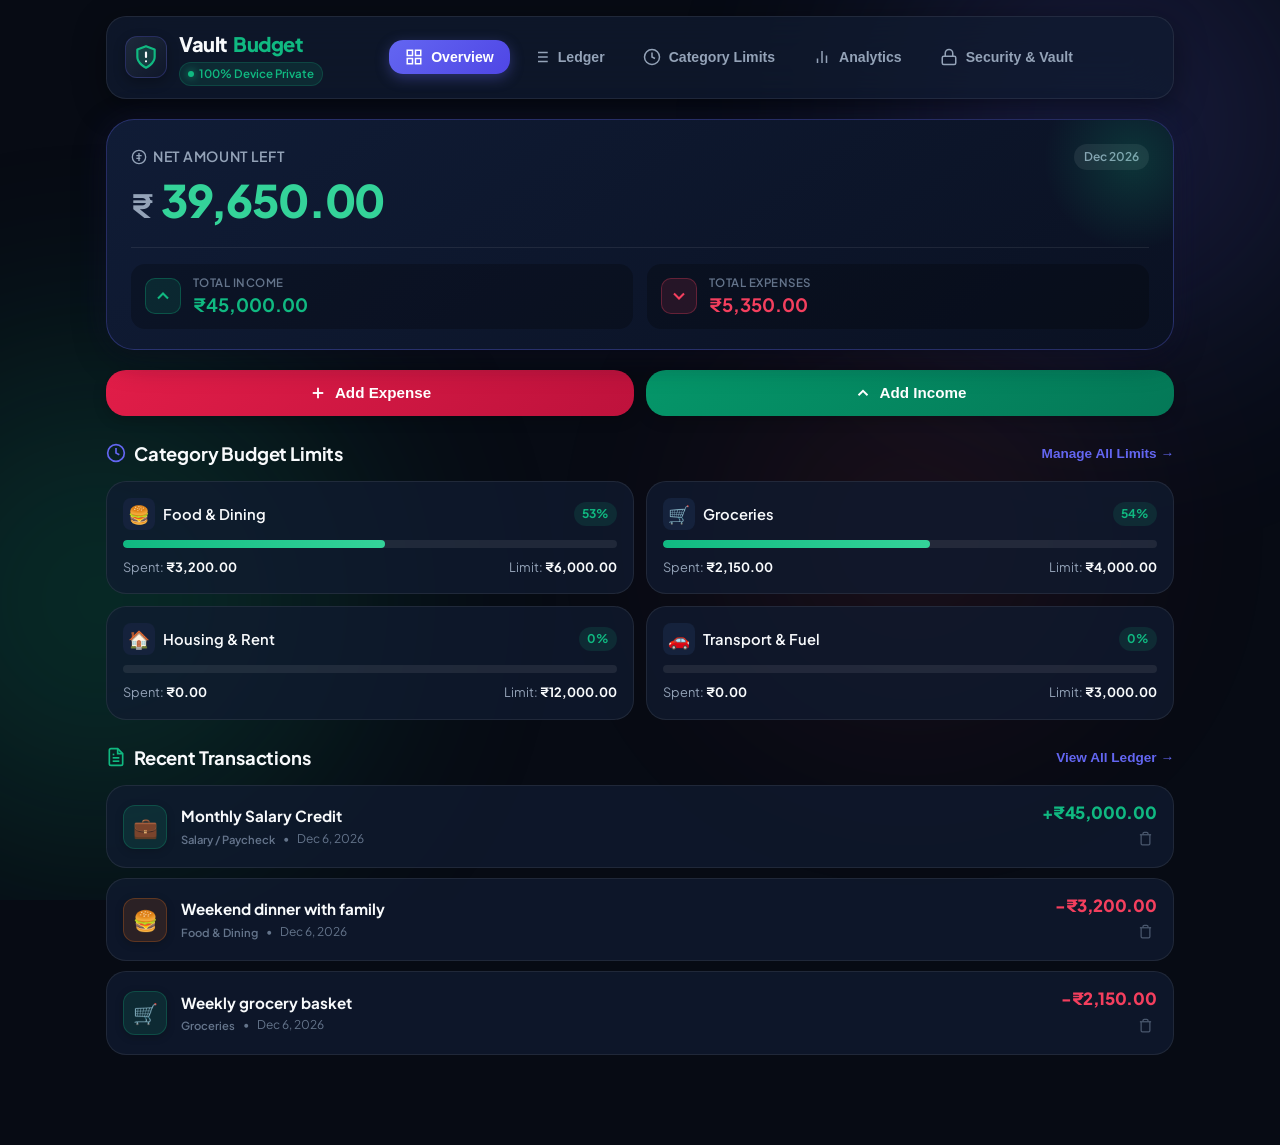
==== commit 05cb2160: "Launch VaultBudget: 100% private offline budget tracker" ====
--- a/index.html
+++ b/index.html
@@ -3,532 +3,669 @@
 <head>
   <meta charset="UTF-8">
   <meta name="viewport" content="width=device-width, initial-scale=1.0, maximum-scale=1.0, user-scalable=no">
-  <title>Zenith — Modern Task & To-Do Flow</title>
-  
-  <!-- Mobile & PWA meta tags -->
-  <meta name="theme-color" content="#0a0e17">
+  <title>VaultBudget — 100% Private Offline Budget Tracker</title>
+
+  <!-- PWA & Android Meta Tags -->
+  <meta name="theme-color" content="#070b14">
   <meta name="mobile-web-app-capable" content="yes">
   <meta name="apple-mobile-web-app-status-bar-style" content="black-translucent">
-  <meta name="apple-mobile-web-app-title" content="Zenith Tasks">
+  <meta name="apple-mobile-web-app-title" content="VaultBudget">
+  <meta name="description" content="100% Private, zero-knowledge offline budget & expense tracker. Data stays encrypted on your device.">
   <link rel="manifest" href="manifest.json">
   <link rel="icon" type="image/svg+xml" href="icon.svg">
+  <link rel="apple-touch-icon" href="icon-192.png">
 
   <!-- Google Fonts -->
   <link rel="preconnect" href="https://fonts.googleapis.com">
   <link rel="preconnect" href="https://fonts.gstatic.com" crossorigin>
-  <link href="https://fonts.googleapis.com/css2?family=Plus+Jakarta+Sans:wght@400;500;600;700;800&family=JetBrains+Mono:wght@400;500&display=swap" rel="stylesheet">
-  
+  <link href="https://fonts.googleapis.com/css2?family=Plus+Jakarta+Sans:wght@400;500;600;700;800&family=JetBrains+Mono:wght@500;700&display=swap" rel="stylesheet">
+
   <link rel="stylesheet" href="css/style.css">
 </head>
 <body>
-  <!-- Ambient Background Orbs -->
-  <div class="ambient-glow glow-1"></div>
-  <div class="ambient-glow glow-2"></div>
-  <div class="ambient-glow glow-3"></div>
-
-  <!-- Main Canvas for Confetti -->
-  <canvas id="confetti-canvas"></canvas>
-
-  <div class="app-layout">
-    <!-- Top Header -->
-    <header class="app-header">
-      <div class="brand">
-        <div class="brand-icon">
-          <svg viewBox="0 0 24 24" fill="none" stroke="currentColor" stroke-width="2.5" stroke-linecap="round" stroke-linejoin="round">
-            <polyline points="20 6 9 17 4 12"></polyline>
+
+  <!-- Ambient Animated Lighting -->
+  <div class="ambient-bg">
+    <div class="orb orb-1"></div>
+    <div class="orb orb-2"></div>
+    <div class="orb orb-3"></div>
+  </div>
+
+  <div class="app-wrapper">
+
+    <!-- Top App Navigation Bar -->
+    <header class="top-navbar">
+      <div class="brand-section">
+        <div class="brand-logo-wrap" title="VaultBudget Shield">
+          <svg viewBox="0 0 24 24" fill="none" stroke="currentColor" stroke-width="2" stroke-linecap="round" stroke-linejoin="round">
+            <path d="M12 22s8-4 8-10V5l-8-3-8 3v7c0 6 8 10 8 10z" fill="rgba(16, 185, 129, 0.2)" stroke="#10b981"/>
+            <path d="M12 8v4"/>
+            <path d="M12 16h.01"/>
           </svg>
         </div>
-        <div class="brand-text">
-          <h1>Zenith<span>Tasks</span></h1>
-          <p class="greeting" id="greeting-text">Your personal task space</p>
-        </div>
-      </div>
-
-      <div class="header-actions">
-        <!-- Live Date badge -->
-        <div class="date-badge" id="current-date-badge">
-          <svg viewBox="0 0 24 24" fill="none" stroke="currentColor" stroke-width="2" stroke-linecap="round" stroke-linejoin="round">
-            <rect x="3" y="4" width="18" height="18" rx="2" ry="2"></rect>
-            <line x1="16" y1="2" x2="16" y2="6"></line>
-            <line x1="8" y1="2" x2="8" y2="6"></line>
-            <line x1="3" y1="10" x2="21" y2="10"></line>
-          </svg>
-          <span id="date-display">Today</span>
-        </div>
-
-        <!-- Sound Feedback Toggle -->
-        <button class="icon-btn" id="sound-toggle-btn" title="Toggle Sound (Enabled)" aria-label="Toggle Sound">
-          <svg id="sound-icon-on" viewBox="0 0 24 24" fill="none" stroke="currentColor" stroke-width="2" stroke-linecap="round" stroke-linejoin="round">
-            <polygon points="11 5 6 9 2 9 2 15 6 15 11 19 11 5"></polygon>
-            <path d="M19.07 4.93a10 10 0 0 1 0 14.14M15.54 8.46a5 5 0 0 1 0 7.07"></path>
-          </svg>
-          <svg id="sound-icon-off" class="hidden" viewBox="0 0 24 24" fill="none" stroke="currentColor" stroke-width="2" stroke-linecap="round" stroke-linejoin="round">
-            <polygon points="11 5 6 9 2 9 2 15 6 15 11 19 11 5"></polygon>
-            <line x1="23" y1="9" x2="17" y2="15"></line>
-            <line x1="17" y1="9" x2="23" y2="15"></line>
-          </svg>
-        </button>
-
-        <!-- Theme Mode Switcher -->
-        <button class="icon-btn" id="theme-toggle-btn" title="Switch Theme (Dark / Light)" aria-label="Toggle Theme">
-          <svg id="sun-icon" viewBox="0 0 24 24" fill="none" stroke="currentColor" stroke-width="2" stroke-linecap="round" stroke-linejoin="round">
-            <circle cx="12" cy="12" r="5"></circle>
-            <line x1="12" y1="1" x2="12" y2="3"></line>
-            <line x1="12" y1="21" x2="12" y2="23"></line>
-            <line x1="4.22" y1="4.22" x2="5.64" y2="5.64"></line>
-            <line x1="18.36" y1="18.36" x2="19.78" y2="19.78"></line>
-            <line x1="1" y1="12" x2="3" y2="12"></line>
-            <line x1="21" y1="12" x2="23" y2="12"></line>
-            <line x1="4.22" y1="19.78" x2="5.64" y2="18.36"></line>
-            <line x1="18.36" y1="5.64" x2="19.78" y2="4.22"></line>
-          </svg>
-          <svg id="moon-icon" class="hidden" viewBox="0 0 24 24" fill="none" stroke="currentColor" stroke-width="2" stroke-linecap="round" stroke-linejoin="round">
-            <path d="M21 12.79A9 9 0 1 1 11.21 3 7 7 0 0 0 21 12.79z"></path>
-          </svg>
-        </button>
-
-        <!-- Deploy & Info modal trigger -->
-        <button class="icon-btn" id="info-btn" title="Phone Setup & Deployment Guide" aria-label="Phone Setup Guide">
-          <svg viewBox="0 0 24 24" fill="none" stroke="currentColor" stroke-width="2" stroke-linecap="round" stroke-linejoin="round">
-            <rect x="5" y="2" width="14" height="20" rx="2" ry="2"></rect>
-            <line x1="12" y1="18" x2="12.01" y2="18"></line>
-          </svg>
-        </button>
-
-        <!-- Settings / Backup modal trigger -->
-        <button class="icon-btn" id="backup-btn" title="Backup / Restore Tasks" aria-label="Backup and Restore">
-          <svg viewBox="0 0 24 24" fill="none" stroke="currentColor" stroke-width="2" stroke-linecap="round" stroke-linejoin="round">
-            <path d="M21 15v4a2 2 0 0 1-2 2H5a2 2 0 0 1-2-2v-4"></path>
-            <polyline points="7 10 12 15 17 10"></polyline>
-            <line x1="12" y1="15" x2="12" y2="3"></line>
-          </svg>
+        <div class="brand-title-group">
+          <h1>Vault<span>Budget</span></h1>
+          <div class="privacy-badge" title="Data never leaves your phone">
+            <span class="pulse-dot"></span>
+            <span>100% Device Private</span>
+          </div>
+        </div>
+      </div>
+
+      <!-- Desktop Navigation Tabs -->
+      <nav class="desktop-nav-tabs">
+        <button class="nav-tab-btn active" data-target="dashboard">
+          <svg width="18" height="18" viewBox="0 0 24 24" fill="none" stroke="currentColor" stroke-width="2"><rect x="3" y="3" width="7" height="7"></rect><rect x="14" y="3" width="7" height="7"></rect><rect x="14" y="14" width="7" height="7"></rect><rect x="3" y="14" width="7" height="7"></rect></svg>
+          Overview
+        </button>
+        <button class="nav-tab-btn" data-target="transactions">
+          <svg width="18" height="18" viewBox="0 0 24 24" fill="none" stroke="currentColor" stroke-width="2"><line x1="8" y1="6" x2="21" y2="6"></line><line x1="8" y1="12" x2="21" y2="12"></line><line x1="8" y1="18" x2="21" y2="18"></line><line x1="3" y1="6" x2="3.01" y2="6"></line><line x1="3" y1="12" x2="3.01" y2="12"></line><line x1="3" y1="18" x2="3.01" y2="18"></line></svg>
+          Ledger
+        </button>
+        <button class="nav-tab-btn" data-target="budgets">
+          <svg width="18" height="18" viewBox="0 0 24 24" fill="none" stroke="currentColor" stroke-width="2"><circle cx="12" cy="12" r="10"></circle><polyline points="12 6 12 12 16 14"></polyline></svg>
+          Category Limits
+        </button>
+        <button class="nav-tab-btn" data-target="analytics">
+          <svg width="18" height="18" viewBox="0 0 24 24" fill="none" stroke="currentColor" stroke-width="2"><line x1="18" y1="20" x2="18" y2="10"></line><line x1="12" y1="20" x2="12" y2="4"></line><line x1="6" y1="20" x2="6" y2="14"></line></svg>
+          Analytics
+        </button>
+        <button class="nav-tab-btn" data-target="security">
+          <svg width="18" height="18" viewBox="0 0 24 24" fill="none" stroke="currentColor" stroke-width="2"><rect x="3" y="11" width="18" height="11" rx="2" ry="2"></rect><path d="M7 11V7a5 5 0 0 1 10 0v4"></path></svg>
+          Security & Vault
+        </button>
+      </nav>
+
+      <div class="nav-actions">
+        <button class="btn-icon-action btn-install-pwa" id="btn-pwa-install" style="display:none;" title="Download & Install App on Android">
+          <svg width="16" height="16" viewBox="0 0 24 24" fill="none" stroke="currentColor" stroke-width="2.5"><path d="M21 15v4a2 2 0 0 1-2 2H5a2 2 0 0 1-2-2v-4"></path><polyline points="7 10 12 15 17 10"></polyline><line x1="12" y1="15" x2="12" y2="3"></line></svg>
+          <span>Install App</span>
+        </button>
+        <button class="btn-icon-action" id="btn-quick-lock" style="display:none;" title="Lock Vault Now">
+          <svg width="16" height="16" viewBox="0 0 24 24" fill="none" stroke="currentColor" stroke-width="2"><rect x="3" y="11" width="18" height="11" rx="2" ry="2"></rect><path d="M7 11V7a5 5 0 0 1 10 0v4"></path></svg>
         </button>
       </div>
     </header>
 
-    <!-- Productivity Metric / Progress Banner -->
-    <section class="stats-card">
-      <div class="stats-info">
-        <div class="stats-text">
-          <span class="stats-label">Daily Progress</span>
-          <h2 class="stats-title" id="stats-status-text">Your list is clean and ready!</h2>
-          <p class="stats-subtitle" id="stats-numbers"><span id="completed-count">0</span> of <span id="total-count">0</span> tasks completed</p>
-        </div>
-        <div class="stats-chart">
-          <div class="circle-progress">
-            <svg viewBox="0 0 100 100">
-              <circle class="circle-bg" cx="50" cy="50" r="42"></circle>
-              <circle class="circle-bar" id="progress-circle-bar" cx="50" cy="50" r="42"></circle>
-            </svg>
-            <div class="circle-value" id="progress-percent">0%</div>
-          </div>
-        </div>
-      </div>
-      <!-- Mini Quick Counters -->
-      <div class="metrics-row">
-        <div class="metric-pill" data-tab-target="all">
-          <span class="metric-num" id="badge-all">0</span>
-          <span class="metric-desc">Total</span>
-        </div>
-        <div class="metric-pill" data-tab-target="active">
-          <span class="metric-num warning" id="badge-pending">0</span>
-          <span class="metric-desc">Active</span>
-        </div>
-        <div class="metric-pill" data-tab-target="completed">
-          <span class="metric-num success" id="badge-done">0</span>
-          <span class="metric-desc">Completed</span>
-        </div>
-        <div class="metric-pill" id="badge-high-priority">
-          <span class="metric-num danger" id="badge-urgent">0</span>
-          <span class="metric-desc">Urgent</span>
-        </div>
-      </div>
-    </section>
-
-    <!-- Task Creation Section -->
-    <section class="task-input-section">
-      <form id="new-task-form" class="task-card-input">
-        <div class="input-main-row">
-          <div class="checkbox-placeholder">
-            <svg viewBox="0 0 24 24" fill="none" stroke="currentColor" stroke-width="2">
-              <circle cx="12" cy="12" r="9"></circle>
-            </svg>
-          </div>
-          <input 
-            type="text" 
-            id="task-title-input" 
-            placeholder="Add a new task (e.g. Study chapter 4, buy groceries...)" 
-            autocomplete="off"
-            required
-          />
-          <button type="button" class="btn-expand-details" id="toggle-details-btn" title="Optional: Add notes, priority, date, or category">
-            <svg viewBox="0 0 24 24" fill="none" stroke="currentColor" stroke-width="2" stroke-linecap="round" stroke-linejoin="round">
-              <line x1="12" y1="5" x2="12" y2="19"></line>
-              <line x1="5" y1="12" x2="19" y2="12"></line>
-            </svg>
-            <span>Options</span>
+    <!-- ==========================================================================
+         VIEW 1: DASHBOARD / OVERVIEW
+         ========================================================================== -->
+    <main class="view-panel active" id="view-dashboard">
+
+      <!-- Hero Net Balance Card -->
+      <section class="hero-balance-card">
+        <div class="balance-header">
+          <span class="balance-label">
+            <svg width="16" height="16" viewBox="0 0 24 24" fill="none" stroke="currentColor" stroke-width="2"><circle cx="12" cy="12" r="10"></circle><path d="M12 6v12M8 10h8M8 14h6"/></svg>
+            Net Amount Left
+          </span>
+          <span class="period-badge" id="current-month-badge">This Month</span>
+        </div>
+
+        <div class="net-amount-display">
+          <span class="currency-symbol" id="hero-currency-symbol">₹</span>
+          <span class="net-balance-value positive" id="hero-net-balance">0.00</span>
+        </div>
+
+        <!-- Split Row: Total Income vs Total Expense -->
+        <div class="stats-split-row">
+          <div class="stat-pill">
+            <div class="stat-icon income">
+              <svg width="20" height="20" viewBox="0 0 24 24" fill="none" stroke="currentColor" stroke-width="2.5"><polyline points="18 15 12 9 6 15"></polyline></svg>
+            </div>
+            <div class="stat-info">
+              <span class="stat-caption">Total Income</span>
+              <span class="stat-val income-val" id="stat-total-income">₹0.00</span>
+            </div>
+          </div>
+
+          <div class="stat-pill">
+            <div class="stat-icon expense">
+              <svg width="20" height="20" viewBox="0 0 24 24" fill="none" stroke="currentColor" stroke-width="2.5"><polyline points="6 9 12 15 18 9"></polyline></svg>
+            </div>
+            <div class="stat-info">
+              <span class="stat-caption">Total Expenses</span>
+              <span class="stat-val expense-val" id="stat-total-expense">₹0.00</span>
+            </div>
+          </div>
+        </div>
+      </section>
+
+      <!-- Quick Action Buttons -->
+      <div class="quick-action-bar">
+        <button class="btn-add-action btn-add-expense" id="btn-quick-add-expense">
+          <svg width="18" height="18" viewBox="0 0 24 24" fill="none" stroke="currentColor" stroke-width="2.5"><line x1="12" y1="5" x2="12" y2="19"></line><line x1="5" y1="12" x2="19" y2="12"></line></svg>
+          Add Expense
+        </button>
+        <button class="btn-add-action btn-add-income" id="btn-quick-add-income">
+          <svg width="18" height="18" viewBox="0 0 24 24" fill="none" stroke="currentColor" stroke-width="2.5"><polyline points="18 15 12 9 6 15"></polyline></svg>
+          Add Income
+        </button>
+      </div>
+
+      <!-- Category Budget Limits Snapshot -->
+      <section class="dashboard-section">
+        <div class="section-header">
+          <h2>
+            <svg width="20" height="20" viewBox="0 0 24 24" fill="none" stroke="#6366f1" stroke-width="2"><circle cx="12" cy="12" r="10"></circle><path d="M12 6v6l4 2"></path></svg>
+            Category Budget Limits
+          </h2>
+          <button class="link-btn" id="link-goto-budgets">
+            Manage All Limits &rarr;
           </button>
-          <button type="submit" class="btn-primary" id="btn-submit-task">
-            <svg viewBox="0 0 24 24" fill="none" stroke="currentColor" stroke-width="2.5" stroke-linecap="round" stroke-linejoin="round">
-              <line x1="12" y1="5" x2="12" y2="19"></line>
-              <line x1="5" y1="12" x2="19" y2="12"></line>
-            </svg>
-            <span>Add</span>
+        </div>
+
+        <div class="budget-grid" id="dashboard-budget-cards">
+          <!-- Populated dynamically via JS -->
+        </div>
+      </section>
+
+      <!-- Recent Transactions Snapshot -->
+      <section class="dashboard-section">
+        <div class="section-header">
+          <h2>
+            <svg width="20" height="20" viewBox="0 0 24 24" fill="none" stroke="#10b981" stroke-width="2"><path d="M14 2H6a2 2 0 0 0-2 2v16a2 2 0 0 0 2 2h12a2 2 0 0 0 2-2V8z"></path><polyline points="14 2 14 8 20 8"></polyline><line x1="16" y1="13" x2="8" y2="13"></line><line x1="16" y1="17" x2="8" y2="17"></line><polyline points="10 9 9 9 8 9"></polyline></svg>
+            Recent Transactions
+          </h2>
+          <button class="link-btn" id="link-goto-transactions">
+            View All Ledger &rarr;
           </button>
         </div>
 
-        <!-- Expanded Details Drawer -->
-        <div class="details-drawer collapsed" id="task-details-drawer">
-          <div class="details-grid">
-            <!-- Optional Note -->
-            <div class="drawer-field full-width">
-              <textarea id="task-desc-input" placeholder="Add optional details, steps, or notes..." rows="2"></textarea>
-            </div>
-
-            <!-- Priority -->
-            <div class="drawer-field">
-              <label for="task-priority-select">Priority</label>
-              <div class="custom-select-wrap">
-                <select id="task-priority-select">
-                  <option value="low">🌱 Low</option>
-                  <option value="medium" selected>⚡ Medium</option>
-                  <option value="high">🔥 High</option>
-                </select>
-              </div>
-            </div>
-
-            <!-- Category -->
-            <div class="drawer-field">
-              <label for="task-category-select">Category</label>
-              <div class="custom-select-wrap">
-                <select id="task-category-select">
-                  <option value="College" selected>🎓 College & Study</option>
-                  <option value="Work">💼 Work</option>
-                  <option value="Personal">🌟 Personal</option>
-                  <option value="Health">💪 Health</option>
-                  <option value="Finance">💰 Finance</option>
-                  <option value="Other">📌 General</option>
-                </select>
-              </div>
-            </div>
-
-            <!-- Due Date -->
-            <div class="drawer-field">
-              <label for="task-due-date">Due Date (Optional)</label>
-              <input type="date" id="task-due-date">
-            </div>
-
-            <!-- Due Time -->
-            <div class="drawer-field">
-              <label for="task-due-time">Due Time (Optional)</label>
-              <input type="time" id="task-due-time">
-            </div>
-          </div>
-        </div>
-      </form>
-    </section>
-
-    <!-- Toolbar: Search, Filters & Sort -->
-    <section class="controls-toolbar">
-      <!-- Search Input -->
-      <div class="search-box">
-        <svg viewBox="0 0 24 24" fill="none" stroke="currentColor" stroke-width="2" stroke-linecap="round" stroke-linejoin="round">
-          <circle cx="11" cy="11" r="8"></circle>
-          <line x1="21" y1="21" x2="16.65" y2="16.65"></line>
-        </svg>
-        <input type="text" id="search-input" placeholder="Search tasks..." autocomplete="off">
-        <button class="clear-search-btn hidden" id="clear-search-btn" title="Clear Search">
-          <svg viewBox="0 0 24 24" fill="none" stroke="currentColor" stroke-width="2"><line x1="18" y1="6" x2="6" y2="18"></line><line x1="6" y1="6" x2="18" y2="18"></line></svg>
-        </button>
-      </div>
-
-      <!-- Filter Tabs: All, Active, Completed -->
-      <div class="filter-tabs" role="tablist">
-        <button class="filter-tab active" data-tab="all" role="tab">All Tasks</button>
-        <button class="filter-tab" data-tab="active" role="tab">Active</button>
-        <button class="filter-tab" data-tab="completed" role="tab">Completed</button>
-      </div>
-
-      <!-- Category Filter Pills -->
-      <div class="category-filter-wrap">
-        <label class="sr-only" for="category-filter-select">Filter by Category</label>
-        <select id="category-filter-select" class="dropdown-filter">
-          <option value="all">All Categories</option>
-          <option value="College">🎓 College</option>
-          <option value="Work">💼 Work</option>
-          <option value="Personal">🌟 Personal</option>
-          <option value="Health">💪 Health</option>
-          <option value="Finance">💰 Finance</option>
-          <option value="Other">📌 General</option>
-        </select>
-      </div>
-
-      <!-- Sort Options -->
-      <div class="sort-wrap">
-        <label class="sr-only" for="sort-select">Sort Tasks</label>
-        <select id="sort-select" class="dropdown-filter">
-          <option value="newest">🕒 Newest First</option>
-          <option value="oldest">⏳ Oldest First</option>
-          <option value="due-date">📅 Due Date</option>
-          <option value="priority-desc">🔥 Highest Priority</option>
-          <option value="priority-asc">🌱 Lowest Priority</option>
-          <option value="alpha">🔤 Alphabetical (A-Z)</option>
-        </select>
-      </div>
-    </section>
-
-    <!-- Tasks Main Display with Distinct Separate Sections -->
-    <main class="tasks-container">
-
-      <!-- SECTION 1: Active Tasks -->
-      <div class="tasks-group" id="active-tasks-group">
-        <div class="group-header">
-          <div class="group-title-wrap">
-            <span class="group-dot active-dot"></span>
-            <h3>Active Tasks</h3>
-            <span class="section-count-badge" id="active-tasks-count">0</span>
-          </div>
-        </div>
-        <div class="task-list" id="active-task-list" aria-live="polite">
-          <!-- Active tasks rendered dynamically -->
-        </div>
-      </div>
-
-      <!-- SECTION 2: Completed Tasks -->
-      <div class="tasks-group" id="completed-tasks-group">
-        <div class="group-header">
-          <div class="group-title-wrap">
-            <span class="group-dot completed-dot"></span>
-            <h3>Completed Tasks</h3>
-            <span class="section-count-badge" id="completed-tasks-count">0</span>
-          </div>
-          <button class="text-action-btn danger hidden" id="btn-clear-completed" title="Delete all completed tasks">
-            <svg viewBox="0 0 24 24" fill="none" stroke="currentColor" stroke-width="2" stroke-linecap="round" stroke-linejoin="round">
-              <polyline points="3 6 5 6 21 6"></polyline>
-              <path d="M19 6v14a2 2 0 0 1-2 2H7a2 2 0 0 1-2-2V6m3 0V4a2 2 0 0 1 2-2h4a2 2 0 0 1 2 2v2"></path>
-            </svg>
-            Clear Completed
+        <div class="transaction-list" id="dashboard-recent-transactions">
+          <!-- Populated dynamically via JS -->
+        </div>
+      </section>
+    </main>
+
+    <!-- ==========================================================================
+         VIEW 2: TRANSACTIONS LEDGER
+         ========================================================================== -->
+    <main class="view-panel" id="view-transactions">
+      <div class="section-header">
+        <h2>Transactions History</h2>
+        <div style="display:flex; gap: 8px;">
+          <button class="btn-icon-action" id="btn-export-csv" title="Export to CSV">
+            <svg width="15" height="15" viewBox="0 0 24 24" fill="none" stroke="currentColor" stroke-width="2"><path d="M21 15v4a2 2 0 0 1-2 2H5a2 2 0 0 1-2-2v-4"></path><polyline points="7 10 12 15 17 10"></polyline><line x1="12" y1="15" x2="12" y2="3"></line></svg>
+            Export CSV
           </button>
         </div>
-        <div class="task-list" id="completed-task-list" aria-live="polite">
-          <!-- Completed tasks rendered dynamically -->
-        </div>
-      </div>
-
-      <!-- Empty State View (When no tasks exist in current view) -->
-      <div class="empty-state hidden" id="empty-state">
-        <div class="empty-illustration">
-          <div class="empty-icon-circle">
-            <svg viewBox="0 0 24 24" fill="none" stroke="currentColor" stroke-width="1.8" stroke-linecap="round" stroke-linejoin="round">
-              <path d="M14 2H6a2 2 0 0 0-2 2v16a2 2 0 0 0 2 2h12a2 2 0 0 0 2-2V8z"></path>
-              <polyline points="14 2 14 8 20 8"></polyline>
-              <line x1="16" y1="13" x2="8" y2="13"></line>
-              <line x1="16" y1="17" x2="8" y2="17"></line>
-              <polyline points="10 9 9 9 8 9"></polyline>
-            </svg>
-          </div>
-        </div>
-        <h3 id="empty-state-title">No tasks here</h3>
-        <p id="empty-state-desc">Your list is completely clear. Type your first task in the box above to get started!</p>
-        <button class="btn-primary-ghost" id="empty-add-btn">Add Your First Task</button>
-      </div>
-
+      </div>
+
+      <!-- Search & Filter Options -->
+      <div class="transactions-filter-bar">
+        <div class="search-input-wrap">
+          <svg viewBox="0 0 24 24" fill="none" stroke="currentColor" stroke-width="2"><circle cx="11" cy="11" r="8"></circle><line x1="21" y1="21" x2="16.65" y2="16.65"></line></svg>
+          <input type="text" class="search-input" id="tx-search-input" placeholder="Search by note, description or category...">
+        </div>
+
+        <div class="filter-pills-row">
+          <button class="filter-pill active" data-filter="all">All</button>
+          <button class="filter-pill" data-filter="expense">Expenses Only</button>
+          <button class="filter-pill" data-filter="income">Income Only</button>
+          <button class="filter-pill" data-filter="this-month">This Month</button>
+          <button class="filter-pill" data-filter="last-month">Last Month</button>
+        </div>
+      </div>
+
+      <!-- Transactions List -->
+      <div class="transaction-list" id="full-transaction-list">
+        <!-- Rendered via JS -->
+      </div>
     </main>
 
-    <!-- Footer -->
-    <footer class="app-footer">
-      <div class="shortcuts-hint">
-        <span><kbd>Enter</kbd> to add</span>
-        <span><kbd>/</kbd> to search</span>
-        <span><kbd>Esc</kbd> to close</span>
-        <span>Safe &amp; 100% Private</span>
-      </div>
-      <div class="footer-credit">
-        Ready for Android &amp; Mobile Web
-      </div>
-    </footer>
-  </div>
-
-  <!-- Edit Task Modal -->
-  <div class="modal-overlay hidden" id="edit-modal-overlay">
-    <div class="modal-dialog" role="dialog" aria-modal="true" aria-labelledby="modal-title">
+    <!-- ==========================================================================
+         VIEW 3: CATEGORY BUDGETS & LIMITS
+         ========================================================================== -->
+    <main class="view-panel" id="view-budgets">
+      <div class="section-header">
+        <div>
+          <h2>Category Spending Limits</h2>
+          <p style="font-size: 0.8rem; color: var(--text-secondary); margin-top: 4px;">
+            Set maximum expenditure caps for each category. Get alerted before you overspend.
+          </p>
+        </div>
+        <button class="btn-primary" id="btn-add-custom-cat" style="font-size: 0.82rem; padding: 8px 14px;">
+          + New Category
+        </button>
+      </div>
+
+      <div class="budget-grid" id="full-budget-cards-grid" style="margin-top: 16px;">
+        <!-- Populated via JS -->
+      </div>
+    </main>
+
+    <!-- ==========================================================================
+         VIEW 4: ANALYTICS & CHARTS
+         ========================================================================== -->
+    <main class="view-panel" id="view-analytics">
+      <div class="section-header">
+        <h2>Visual Spending Breakdown</h2>
+        <span class="period-badge" id="analytics-month-label">This Month</span>
+      </div>
+
+      <div class="analytics-grid">
+        <!-- Category Donut Chart Card -->
+        <div class="chart-card">
+          <div class="chart-header">
+            <h3>Expenses by Category</h3>
+          </div>
+          <div class="canvas-wrap">
+            <canvas id="category-donut-chart"></canvas>
+          </div>
+          <div class="chart-legend" id="donut-legend-wrap">
+            <!-- Populated via JS -->
+          </div>
+        </div>
+
+        <!-- Monthly Inflow vs Outflow Bar Chart Card -->
+        <div class="chart-card">
+          <div class="chart-header">
+            <h3>Income vs Expenses (Monthly)</h3>
+          </div>
+          <div class="canvas-wrap">
+            <canvas id="monthly-bar-chart"></canvas>
+          </div>
+          <div class="chart-legend">
+            <div class="legend-item">
+              <span class="legend-color-dot" style="background:#10b981;"></span>
+              <span>Income</span>
+            </div>
+            <div class="legend-item">
+              <span class="legend-color-dot" style="background:#f43f5e;"></span>
+              <span>Expenses</span>
+            </div>
+          </div>
+        </div>
+      </div>
+    </main>
+
+    <!-- ==========================================================================
+         VIEW 5: SECURITY & VAULT SETTINGS
+         ========================================================================== -->
+    <main class="view-panel" id="view-security">
+      <!-- 100% Unhackable Security Status Banner -->
+      <section class="security-status-card">
+        <div class="sec-header">
+          <div class="sec-shield-icon">
+            <svg width="26" height="26" viewBox="0 0 24 24" fill="none" stroke="currentColor" stroke-width="2.5"><path d="M12 22s8-4 8-10V5l-8-3-8 3v7c0 6 8 10 8 10z"></path></svg>
+          </div>
+          <div>
+            <h2>100% Secure &amp; Private</h2>
+            <p style="font-size:0.8rem; color:#a7f3d0;">Zero-Knowledge Client-Side Architecture</p>
+          </div>
+        </div>
+
+        <div class="sec-features-list">
+          <div class="sec-feature-item">
+            <svg width="18" height="18" viewBox="0 0 24 24" fill="none" stroke="currentColor" stroke-width="2.5"><polyline points="20 6 9 17 4 12"></polyline></svg>
+            <div>
+              <strong>No Server, No Cloud Database:</strong>
+              Your transactions and income amounts are stored directly in your phone's browser storage. Absolutely nothing is uploaded to the internet or any server.
+            </div>
+          </div>
+
+          <div class="sec-feature-item">
+            <svg width="18" height="18" viewBox="0 0 24 24" fill="none" stroke="currentColor" stroke-width="2.5"><polyline points="20 6 9 17 4 12"></polyline></svg>
+            <div>
+              <strong>Unhackable Remote Attack Surface:</strong>
+              Because no central database exists to be breached, hackers have zero access to your numbers.
+            </div>
+          </div>
+
+          <div class="sec-feature-item">
+            <svg width="18" height="18" viewBox="0 0 24 24" fill="none" stroke="currentColor" stroke-width="2.5"><polyline points="20 6 9 17 4 12"></polyline></svg>
+            <div>
+              <strong>Optional Master PIN Lock:</strong>
+              Protect your screen from curious eyes when handing your phone to someone.
+            </div>
+          </div>
+        </div>
+      </section>
+
+      <!-- App Configuration Settings -->
+      <section class="settings-card">
+        <h3>
+          <svg width="18" height="18" viewBox="0 0 24 24" fill="none" stroke="currentColor" stroke-width="2"><circle cx="12" cy="12" r="3"></circle><path d="M19.4 15a1.65 1.65 0 0 0 .33 1.82l.06.06a2 2 0 0 1 0 2.83 2 2 0 0 1-2.83 0l-.06-.06a1.65 1.65 0 0 0-1.82-.33 1.65 1.65 0 0 0-1 1.51V21a2 2 0 0 1-2 2 2 2 0 0 1-2-2v-.09A1.65 1.65 0 0 0 9 19.4a1.65 1.65 0 0 0-1.82.33l-.06.06a2 2 0 0 1-2.83 0 2 2 0 0 1 0-2.83l.06-.06a1.65 1.65 0 0 0 .33-1.82 1.65 1.65 0 0 0-1.51-1H3a2 2 0 0 1-2-2 2 2 0 0 1 2-2h.09A1.65 1.65 0 0 0 4.6 9a1.65 1.65 0 0 0-.33-1.82l-.06-.06a2 2 0 0 1 0-2.83 2 2 0 0 1 2.83 0l.06.06a1.65 1.65 0 0 0 1.82.33H9a1.65 1.65 0 0 0 1-1.51V3a2 2 0 0 1 2-2 2 2 0 0 1 2 2v.09a1.65 1.65 0 0 0 1 1.51 1.65 1.65 0 0 0 1.82-.33l.06-.06a2 2 0 0 1 2.83 0 2 2 0 0 1 0 2.83l-.06.06a1.65 1.65 0 0 0-.33 1.82V9a1.65 1.65 0 0 0 1.51 1H21a2 2 0 0 1 2 2 2 2 0 0 1-2 2h-.09a1.65 1.65 0 0 0-1.51 1z"></path></svg>
+          Preferences
+        </h3>
+
+        <div class="setting-row">
+          <div class="setting-info">
+            <h4>Currency Symbol</h4>
+            <p>Select your preferred currency display</p>
+          </div>
+          <select class="custom-select" id="currency-select">
+            <option value="INR|₹" selected>₹ Indian Rupee (INR)</option>
+            <option value="USD|$">$ US Dollar (USD)</option>
+            <option value="EUR|€">€ Euro (EUR)</option>
+            <option value="GBP|£">£ British Pound (GBP)</option>
+            <option value="AED|AED">AED UAE Dirham</option>
+            <option value="CAD|C$">C$ Canadian Dollar</option>
+            <option value="AUD|A$">A$ Australian Dollar</option>
+            <option value="JPY|¥">¥ Japanese Yen</option>
+            <option value="SGD|S$">S$ Singapore Dollar</option>
+          </select>
+        </div>
+
+        <div class="setting-row">
+          <div class="setting-info">
+            <h4>Security PIN Protection</h4>
+            <p>Require a 4-digit PIN every time app opens</p>
+          </div>
+          <button class="btn-secondary" id="btn-toggle-pin">Set PIN</button>
+        </div>
+
+        <div class="setting-row">
+          <div class="setting-info">
+            <h4>Download Android App</h4>
+            <p>Install to Android home screen for offline access</p>
+          </div>
+          <button class="btn-secondary" id="btn-guide-install">Install Guide</button>
+        </div>
+      </section>
+
+      <!-- Backup, Export & Restore -->
+      <section class="settings-card">
+        <h3>
+          <svg width="18" height="18" viewBox="0 0 24 24" fill="none" stroke="currentColor" stroke-width="2"><path d="M21 15v4a2 2 0 0 1-2 2H5a2 2 0 0 1-2-2v-4"></path><polyline points="7 10 12 15 17 10"></polyline><line x1="12" y1="15" x2="12" y2="3"></line></svg>
+          Data Ownership &amp; Backup
+        </h3>
+
+        <div class="setting-row">
+          <div class="setting-info">
+            <h4>Export Backup File</h4>
+            <p>Save all transactions &amp; limits to a private JSON file</p>
+          </div>
+          <button class="btn-secondary" id="btn-export-backup">Export JSON</button>
+        </div>
+
+        <div class="setting-row">
+          <div class="setting-info">
+            <h4>Restore from Backup</h4>
+            <p>Load previous data from your backup file</p>
+          </div>
+          <div>
+            <input type="file" id="import-file-input" accept=".json" style="display:none;">
+            <button class="btn-secondary" id="btn-trigger-import">Import JSON</button>
+          </div>
+        </div>
+
+        <div class="setting-row">
+          <div class="setting-info">
+            <h4>Wipe All Data</h4>
+            <p>Permanently remove all records stored on this phone</p>
+          </div>
+          <button class="btn-danger" id="btn-wipe-data">Clear All</button>
+        </div>
+      </section>
+    </main>
+
+  </div> <!-- End .app-wrapper -->
+
+  <!-- ==========================================================================
+       MOBILE BOTTOM NAVIGATION BAR
+       ========================================================================== -->
+  <nav class="bottom-nav">
+    <button class="bottom-nav-item active" data-target="dashboard">
+      <svg viewBox="0 0 24 24" fill="none" stroke="currentColor" stroke-width="2"><rect x="3" y="3" width="7" height="7"></rect><rect x="14" y="3" width="7" height="7"></rect><rect x="14" y="14" width="7" height="7"></rect><rect x="3" y="14" width="7" height="7"></rect></svg>
+      <span>Overview</span>
+    </button>
+    <button class="bottom-nav-item" data-target="transactions">
+      <svg viewBox="0 0 24 24" fill="none" stroke="currentColor" stroke-width="2"><line x1="8" y1="6" x2="21" y2="6"></line><line x1="8" y1="12" x2="21" y2="12"></line><line x1="8" y1="18" x2="21" y2="18"></line><line x1="3" y1="6" x2="3.01" y2="6"></line><line x1="3" y1="12" x2="3.01" y2="12"></line><line x1="3" y1="18" x2="3.01" y2="18"></line></svg>
+      <span>Ledger</span>
+    </button>
+    
+    <!-- Central Floating Action Button -->
+    <button class="bottom-nav-item center-fab" id="btn-fab-add" title="Add Transaction">
+      <svg viewBox="0 0 24 24" fill="none" stroke="currentColor" stroke-width="2.5"><line x1="12" y1="5" x2="12" y2="19"></line><line x1="5" y1="12" x2="19" y2="12"></line></svg>
+    </button>
+
+    <button class="bottom-nav-item" data-target="budgets">
+      <svg viewBox="0 0 24 24" fill="none" stroke="currentColor" stroke-width="2"><circle cx="12" cy="12" r="10"></circle><polyline points="12 6 12 12 16 14"></polyline></svg>
+      <span>Limits</span>
+    </button>
+    <button class="bottom-nav-item" data-target="security">
+      <svg viewBox="0 0 24 24" fill="none" stroke="currentColor" stroke-width="2"><rect x="3" y="11" width="18" height="11" rx="2" ry="2"></rect><path d="M7 11V7a5 5 0 0 1 10 0v4"></path></svg>
+      <span>Vault</span>
+    </button>
+  </nav>
+
+  <!-- ==========================================================================
+       MODAL: ADD / EDIT TRANSACTION
+       ========================================================================== -->
+  <div class="modal-overlay" id="modal-transaction">
+    <div class="modal-window">
       <div class="modal-header">
-        <h3 id="modal-title">Edit Task</h3>
-        <button class="modal-close-btn" id="modal-close-btn" aria-label="Close dialog">
-          <svg viewBox="0 0 24 24" fill="none" stroke="currentColor" stroke-width="2"><line x1="18" y1="6" x2="6" y2="18"></line><line x1="6" y1="6" x2="18" y2="18"></line></svg>
-        </button>
-      </div>
-      <form id="edit-task-form" class="modal-body">
-        <input type="hidden" id="edit-task-id">
-
-        <div class="form-group">
-          <label for="edit-title">Task Title</label>
-          <input type="text" id="edit-title" required autocomplete="off">
-        </div>
-
-        <div class="form-group">
-          <label for="edit-desc">Description / Notes</label>
-          <textarea id="edit-desc" rows="3" placeholder="Additional details or steps..."></textarea>
-        </div>
-
-        <div class="form-row-2">
-          <div class="form-group">
-            <label for="edit-priority">Priority</label>
-            <select id="edit-priority">
-              <option value="low">🌱 Low</option>
-              <option value="medium">⚡ Medium</option>
-              <option value="high">🔥 High</option>
-            </select>
-          </div>
-
-          <div class="form-group">
-            <label for="edit-category">Category</label>
-            <select id="edit-category">
-              <option value="College">🎓 College & Study</option>
-              <option value="Work">💼 Work</option>
-              <option value="Personal">🌟 Personal</option>
-              <option value="Health">💪 Health</option>
-              <option value="Finance">💰 Finance</option>
-              <option value="Other">📌 General</option>
-            </select>
-          </div>
-        </div>
-
-        <div class="form-row-2">
-          <div class="form-group">
-            <label for="edit-due-date">Due Date</label>
-            <input type="date" id="edit-due-date">
-          </div>
-          <div class="form-group">
-            <label for="edit-due-time">Due Time</label>
-            <input type="time" id="edit-due-time">
-          </div>
-        </div>
-
-        <div class="modal-actions">
-          <button type="button" class="btn-secondary" id="btn-cancel-edit">Cancel</button>
-          <button type="submit" class="btn-primary">Save Changes</button>
+        <h3 id="modal-tx-heading">
+          <svg width="20" height="20" viewBox="0 0 24 24" fill="none" stroke="currentColor" stroke-width="2.5"><line x1="12" y1="5" x2="12" y2="19"></line><line x1="5" y1="12" x2="19" y2="12"></line></svg>
+          Record Transaction
+        </h3>
+        <button class="btn-modal-close" data-close-modal>&times;</button>
+      </div>
+
+      <form id="tx-form">
+        <input type="hidden" id="tx-id-input">
+        <div class="modal-body">
+
+          <!-- Type Selector: Expense vs Income -->
+          <div class="segmented-control">
+            <button type="button" class="segmented-btn active expense" id="type-btn-expense">
+              <svg width="16" height="16" viewBox="0 0 24 24" fill="none" stroke="currentColor" stroke-width="2.5"><polyline points="6 9 12 15 18 9"></polyline></svg>
+              Expense
+            </button>
+            <button type="button" class="segmented-btn income" id="type-btn-income">
+              <svg width="16" height="16" viewBox="0 0 24 24" fill="none" stroke="currentColor" stroke-width="2.5"><polyline points="18 15 12 9 6 15"></polyline></svg>
+              Income
+            </button>
+          </div>
+
+          <!-- Amount Input -->
+          <div class="form-group">
+            <label class="form-label" for="tx-amount">Amount</label>
+            <div class="amount-input-box">
+              <span class="input-currency-tag" id="tx-currency-label">₹</span>
+              <input type="number" step="any" min="0.01" class="amount-field" id="tx-amount" placeholder="0.00" required autofocus>
+            </div>
+          </div>
+
+          <!-- Category Grid Picker -->
+          <div class="form-group">
+            <label class="form-label">Category</label>
+            <div class="category-picker-grid" id="modal-category-picker">
+              <!-- Rendered via JS -->
+            </div>
+          </div>
+
+          <!-- Live Budget Warning Alert (Shows if expense will breach limit) -->
+          <div class="modal-budget-warning" id="modal-budget-warning">
+            <svg width="18" height="18" viewBox="0 0 24 24" fill="none" stroke="currentColor" stroke-width="2"><path d="m21.73 18-8-14a2 2 0 0 0-3.48 0l-8 14A2 2 0 0 0 4 21h16a2 2 0 0 0 1.73-3Z"></path><line x1="12" y1="9" x2="12" y2="13"></line><line x1="12" y1="17" x2="12.01" y2="17"></line></svg>
+            <div id="modal-budget-warning-text"></div>
+          </div>
+
+          <!-- Optional Description -->
+          <div class="form-group">
+            <label class="form-label" for="tx-description">Description / Note (Optional)</label>
+            <input type="text" class="form-input" id="tx-description" placeholder="e.g. Dinner with friends, Monthly groceries">
+          </div>
+
+          <!-- Date Selector -->
+          <div class="form-group">
+            <label class="form-label" for="tx-date">Date</label>
+            <input type="date" class="form-input" id="tx-date" required>
+          </div>
+        </div>
+
+        <div class="modal-footer">
+          <button type="button" class="btn-secondary" data-close-modal>Cancel</button>
+          <button type="submit" class="btn-primary" id="btn-save-tx">Save Transaction</button>
         </div>
       </form>
     </div>
   </div>
 
-  <!-- Mobile Setup & Deployment Guide Modal -->
-  <div class="modal-overlay hidden" id="info-modal-overlay">
-    <div class="modal-dialog" role="dialog" aria-modal="true" aria-labelledby="info-modal-title">
+  <!-- ==========================================================================
+       MODAL: SET / EDIT CATEGORY BUDGET LIMIT
+       ========================================================================== -->
+  <div class="modal-overlay" id="modal-category-limit">
+    <div class="modal-window">
       <div class="modal-header">
-        <h3 id="info-modal-title">📱 Android Phone Setup &amp; Deployment</h3>
-        <button class="modal-close-btn" id="info-modal-close-btn" aria-label="Close dialog">
-          <svg viewBox="0 0 24 24" fill="none" stroke="currentColor" stroke-width="2"><line x1="18" y1="6" x2="6" y2="18"></line><line x1="6" y1="6" x2="18" y2="18"></line></svg>
-        </button>
-      </div>
-      <div class="modal-body">
-        <div class="security-banner">
-          <svg viewBox="0 0 24 24" fill="none" stroke="currentColor" stroke-width="2">
-            <path d="M12 22s8-4 8-10V5l-8-3-8 3v7c0 6 8 10 8 10z"></path>
-          </svg>
-          <div>
-            <strong>100% Safe &amp; Private</strong>
-            <p>Your tasks are stored only on your own device's internal storage. There is no external database or server tracking you.</p>
-          </div>
-        </div>
-
-        <div class="deploy-steps">
-          <h4>How to use this on your Android Phone:</h4>
-          
-          <div class="step-card">
-            <span class="step-num">1</span>
-            <div>
-              <strong>Option A: Netlify Drop (Easiest — 30 seconds)</strong>
-              <p>Go to <a href="https://app.netlify.com/drop" target="_blank" rel="noopener">app.netlify.com/drop</a> in your browser and drag &amp; drop this project folder. It gives you a free, permanent, secure <code>https://...</code> URL instantly!</p>
-            </div>
-          </div>
-
-          <div class="step-card">
-            <span class="step-num">2</span>
-            <div>
-              <strong>Option B: GitHub Pages (Free forever)</strong>
-              <p>Push this folder to a GitHub repository, go to Settings &gt; Pages, and turn on GitHub Pages. You get a secure <code>https://yourname.github.io/todo</code> link.</p>
-            </div>
-          </div>
-
-          <div class="step-card">
-            <span class="step-num">3</span>
-            <div>
-              <strong>Install as an App on Android:</strong>
-              <p>Open the link in Chrome on your phone, tap the <strong>three dots (⋮)</strong> at the top right, and choose <strong>"Install app"</strong> or <strong>"Add to Home screen"</strong>. It will open like a native app without browser bars!</p>
-            </div>
-          </div>
-        </div>
-
-        <div class="modal-actions">
-          <button type="button" class="btn-primary" id="btn-close-info">Got It!</button>
-        </div>
-      </div>
+        <h3>
+          <svg width="20" height="20" viewBox="0 0 24 24" fill="none" stroke="#6366f1" stroke-width="2.5"><circle cx="12" cy="12" r="10"></circle><path d="M12 6v6l4 2"></path></svg>
+          Set Category Budget Limit
+        </h3>
+        <button class="btn-modal-close" data-close-modal>&times;</button>
+      </div>
+
+      <form id="limit-form">
+        <input type="hidden" id="limit-category-id">
+        <div class="modal-body">
+          <div class="form-group">
+            <label class="form-label">Category</label>
+            <div id="limit-cat-display" style="font-weight:700; font-size:1.05rem; display:flex; align-items:center; gap:8px;"></div>
+          </div>
+
+          <div class="form-group">
+            <label class="form-label" for="limit-amount-input">Monthly Spending Limit</label>
+            <div class="amount-input-box">
+              <span class="input-currency-tag" id="limit-currency-label">₹</span>
+              <input type="number" step="any" min="0" class="amount-field" id="limit-amount-input" placeholder="0.00" required>
+            </div>
+            <p style="font-size:0.75rem; color:var(--text-secondary); margin-top:4px;">
+              Enter 0 to remove the spending limit for this category.
+            </p>
+          </div>
+        </div>
+
+        <div class="modal-footer">
+          <button type="button" class="btn-secondary" data-close-modal>Cancel</button>
+          <button type="submit" class="btn-primary">Save Limit</button>
+        </div>
+      </form>
     </div>
   </div>
 
-  <!-- Backup & Restore Modal -->
-  <div class="modal-overlay hidden" id="backup-modal-overlay">
-    <div class="modal-dialog" role="dialog" aria-modal="true" aria-labelledby="backup-modal-title">
+  <!-- ==========================================================================
+       MODAL: ADD CUSTOM CATEGORY
+       ========================================================================== -->
+  <div class="modal-overlay" id="modal-new-cat">
+    <div class="modal-window">
       <div class="modal-header">
-        <h3 id="backup-modal-title">Backup & Restore</h3>
-        <button class="modal-close-btn" id="backup-modal-close-btn" aria-label="Close dialog">
-          <svg viewBox="0 0 24 24" fill="none" stroke="currentColor" stroke-width="2"><line x1="18" y1="6" x2="6" y2="18"></line><line x1="6" y1="6" x2="18" y2="18"></line></svg>
-        </button>
-      </div>
-      <div class="modal-body backup-options">
-        <p class="backup-note">Export your tasks to a JSON file to transfer between your laptop and phone, or restore anytime.</p>
-        
-        <div class="backup-action-card">
-          <div class="card-icon">
-            <svg viewBox="0 0 24 24" fill="none" stroke="currentColor" stroke-width="2"><path d="M21 15v4a2 2 0 0 1-2 2H5a2 2 0 0 1-2-2v-4"></path><polyline points="7 10 12 15 17 10"></polyline><line x1="12" y1="15" x2="12" y2="3"></line></svg>
-          </div>
-          <div class="card-info">
-            <h4>Export Backup</h4>
-            <p>Download your current tasks as a JSON file.</p>
-          </div>
-          <button class="btn-secondary" id="btn-export-json">Export</button>
-        </div>
-
-        <div class="backup-action-card">
-          <div class="card-icon">
-            <svg viewBox="0 0 24 24" fill="none" stroke="currentColor" stroke-width="2"><path d="M21 15v4a2 2 0 0 1-2 2H5a2 2 0 0 1-2-2v-4"></path><polyline points="17 8 12 3 7 8"></polyline><line x1="12" y1="3" x2="12" y2="15"></line></svg>
-          </div>
-          <div class="card-info">
-            <h4>Import Backup</h4>
-            <p>Load tasks from a previously saved JSON file.</p>
-          </div>
-          <label class="btn-secondary btn-file-label">
-            Import
-            <input type="file" id="import-file-input" accept=".json" class="hidden">
-          </label>
-        </div>
-
-        <div class="danger-zone">
-          <h4>Clear All Data</h4>
-          <p>Permanently remove all tasks and reset to zero.</p>
-          <div class="danger-actions">
-            <button class="btn-danger-solid" id="btn-reset-all">Wipe All Tasks</button>
-          </div>
-        </div>
-      </div>
+        <h3>Create New Category</h3>
+        <button class="btn-modal-close" data-close-modal>&times;</button>
+      </div>
+
+      <form id="new-cat-form">
+        <div class="modal-body">
+          <div class="form-group">
+            <label class="form-label" for="new-cat-name">Category Name</label>
+            <input type="text" class="form-input" id="new-cat-name" placeholder="e.g. Gym & Fitness, Coffee, Pet" required>
+          </div>
+
+          <div class="form-group">
+            <label class="form-label">Type</label>
+            <select class="custom-select" id="new-cat-type" style="width:100%;">
+              <option value="expense">Expense Category</option>
+              <option value="income">Income Category</option>
+            </select>
+          </div>
+
+          <div class="form-group">
+            <label class="form-label" for="new-cat-emoji">Emoji Icon</label>
+            <input type="text" class="form-input" id="new-cat-emoji" maxlength="2" value="🏷️" required>
+          </div>
+
+          <div class="form-group">
+            <label class="form-label" for="new-cat-limit">Monthly Limit (Optional)</label>
+            <input type="number" step="any" min="0" class="form-input" id="new-cat-limit" placeholder="Leave empty for no limit">
+          </div>
+        </div>
+
+        <div class="modal-footer">
+          <button type="button" class="btn-secondary" data-close-modal>Cancel</button>
+          <button type="submit" class="btn-primary">Create Category</button>
+        </div>
+      </form>
     </div>
   </div>
 
+  <!-- ==========================================================================
+       MODAL: ANDROID PWA INSTALLATION GUIDE
+       ========================================================================== -->
+  <div class="modal-overlay" id="modal-install-guide">
+    <div class="modal-window">
+      <div class="modal-header">
+        <h3>
+          <svg width="20" height="20" viewBox="0 0 24 24" fill="none" stroke="#10b981" stroke-width="2.5"><rect x="5" y="2" width="14" height="20" rx="2" ry="2"></rect><line x1="12" y1="18" x2="12.01" y2="18"></line></svg>
+          Install on Android Phone
+        </h3>
+        <button class="btn-modal-close" data-close-modal>&times;</button>
+      </div>
+
+      <div class="modal-body" style="font-size:0.9rem; line-height:1.6;">
+        <p><strong>To install VaultBudget on your Android phone as a standalone app:</strong></p>
+        
+        <ol style="padding-left:20px; display:flex; flex-direction:column; gap:10px; margin-top:8px;">
+          <li>Open your deployed GitHub Pages link in <strong>Google Chrome</strong> on your Android phone.</li>
+          <li>Tap the three vertical dots (<strong>&vellip;</strong>) in Chrome's top-right corner.</li>
+          <li>Tap <strong>"Install app"</strong> (or <strong>"Add to Home screen"</strong>).</li>
+          <li>Confirm by tapping <strong>Install</strong>.</li>
+        </ol>
+
+        <div style="background:var(--surface-input); padding:12px; border-radius:var(--radius-md); border:1px solid var(--border-subtle); margin-top:8px; font-size:0.82rem; color:#a7f3d0;">
+          &#10004; The app will be placed directly in your Android App Drawer.<br>
+          &#10004; Works 100% offline with zero data consumption.<br>
+          &#10004; No Google Play Store account required.
+        </div>
+      </div>
+
+      <div class="modal-footer">
+        <button type="button" class="btn-primary" data-close-modal>Got It</button>
+      </div>
+    </div>
+  </div>
+
+  <!-- ==========================================================================
+       PIN LOCK SCREEN OVERLAY
+       ========================================================================== -->
+  <div class="pin-lock-overlay" id="pin-lock-screen">
+    <div class="pin-lock-box">
+      <div class="lock-avatar-icon">
+        <svg width="32" height="32" viewBox="0 0 24 24" fill="none" stroke="currentColor" stroke-width="2.5"><rect x="3" y="11" width="18" height="11" rx="2" ry="2"></rect><path d="M7 11V7a5 5 0 0 1 10 0v4"></path></svg>
+      </div>
+      <h2 id="pin-screen-title" style="font-size:1.3rem; font-weight:800; margin-bottom:4px;">Vault Locked</h2>
+      <p id="pin-screen-subtitle" style="font-size:0.82rem; color:var(--text-secondary);">Enter your 4-digit PIN to access records</p>
+
+      <div class="pin-dots-row">
+        <div class="pin-dot" id="pindot-0"></div>
+        <div class="pin-dot" id="pindot-1"></div>
+        <div class="pin-dot" id="pindot-2"></div>
+        <div class="pin-dot" id="pindot-3"></div>
+      </div>
+
+      <div class="pin-keypad">
+        <button type="button" class="keypad-btn" data-key="1">1</button>
+        <button type="button" class="keypad-btn" data-key="2">2</button>
+        <button type="button" class="keypad-btn" data-key="3">3</button>
+        <button type="button" class="keypad-btn" data-key="4">4</button>
+        <button type="button" class="keypad-btn" data-key="5">5</button>
+        <button type="button" class="keypad-btn" data-key="6">6</button>
+        <button type="button" class="keypad-btn" data-key="7">7</button>
+        <button type="button" class="keypad-btn" data-key="8">8</button>
+        <button type="button" class="keypad-btn" data-key="9">9</button>
+        <button type="button" class="keypad-btn" data-key="clear" style="font-size:0.9rem;">C</button>
+        <button type="button" class="keypad-btn" data-key="0">0</button>
+        <button type="button" class="keypad-btn" data-key="backspace">
+          <svg width="22" height="22" viewBox="0 0 24 24" fill="none" stroke="currentColor" stroke-width="2"><path d="M21 4H8l-7 8 7 8h13a2 2 0 0 0 2-2V6a2 2 0 0 0-2-2z"></path><line x1="18" y1="9" x2="12" y2="15"></line><line x1="12" y1="9" x2="18" y2="15"></line></svg>
+        </button>
+      </div>
+    </div>
+  </div>
+
   <!-- Toast Notification Container -->
-  <div id="toast-container" class="toast-container" aria-live="assertive"></div>
-
-  <!-- Scripts -->
+  <div class="toast-container" id="toast-container"></div>
+
+  <!-- Main JavaScript File -->
   <script src="js/app.js"></script>
-  <script>
-    if ('serviceWorker' in navigator) {
-      window.addEventListener('load', function() {
-        navigator.serviceWorker.register('./sw.js').catch(function(err) {
-          console.log('ServiceWorker registration error:', err);
-        });
-      });
-    }
-  </script>
 </body>
 </html>
--- a/css/style.css
+++ b/css/style.css
@@ -1,88 +1,76 @@
 /* ==========================================================================
-   Zenith Tasks — Modern CSS Design System & Theme Engine
+   VaultBudget — 100% Private, Zero-Knowledge Budget Tracker
+   Modern Glassmorphic Dark UI & Fluid Mobile First Styling
    ========================================================================== */
 
 :root {
-  /* Color Palette - Dark Theme (Default) */
-  --bg-primary: #0a0e17;
-  --bg-secondary: #111827;
-  --bg-surface: rgba(17, 24, 39, 0.75);
-  --bg-surface-hover: rgba(31, 41, 55, 0.85);
-  --bg-elevated: #1f2937;
-  --bg-input: rgba(15, 23, 42, 0.6);
-  
+  /* Color Palette */
+  --bg-primary: #070b14;
+  --bg-secondary: #0d1527;
+  --surface-card: rgba(17, 27, 49, 0.75);
+  --surface-card-hover: rgba(26, 39, 68, 0.85);
+  --surface-elevated: #15223c;
+  --surface-input: #0a1120;
   --border-subtle: rgba(255, 255, 255, 0.08);
+  --border-highlight: rgba(99, 102, 241, 0.25);
   --border-focus: #6366f1;
-  --border-hover: rgba(255, 255, 255, 0.16);
-
+
+  /* Brand Accents */
+  --accent-primary: #6366f1;
+  --accent-primary-gradient: linear-gradient(135deg, #6366f1 0%, #4f46e5 100%);
+  --accent-cyan: #06b6d4;
+
+  /* Financial Accents */
+  --income-green: #10b981;
+  --income-bg: rgba(16, 185, 129, 0.12);
+  --income-glow: rgba(16, 185, 129, 0.25);
+  --expense-red: #f43f5e;
+  --expense-bg: rgba(244, 63, 94, 0.12);
+  --expense-glow: rgba(244, 63, 94, 0.25);
+  --warning-amber: #f59e0b;
+  --warning-bg: rgba(245, 158, 11, 0.12);
+
+  /* Typography Colors */
   --text-main: #f8fafc;
   --text-secondary: #94a3b8;
   --text-muted: #64748b;
-  --text-inverse: #090d16;
-
-  /* Accent Colors */
-  --primary-500: #6366f1;
-  --primary-600: #4f46e5;
-  --primary-glow: rgba(99, 102, 241, 0.35);
-  --primary-gradient: linear-gradient(135deg, #6366f1 0%, #8b5cf6 100%);
-  --primary-gradient-hover: linear-gradient(135deg, #4f46e5 0%, #7c3aed 100%);
-
-  --priority-high: #f43f5e;
-  --priority-high-bg: rgba(244, 63, 94, 0.12);
-  --priority-high-border: rgba(244, 63, 94, 0.3);
-
-  --priority-medium: #f59e0b;
-  --priority-medium-bg: rgba(245, 158, 11, 0.12);
-  --priority-medium-border: rgba(245, 158, 11, 0.3);
-
-  --priority-low: #10b981;
-  --priority-low-bg: rgba(16, 185, 129, 0.12);
-  --priority-low-border: rgba(16, 185, 129, 0.3);
-
-  --danger: #ef4444;
-  --danger-hover: #dc2626;
-  --danger-bg: rgba(239, 68, 68, 0.15);
-
-  --card-shadow: 0 10px 30px -10px rgba(0, 0, 0, 0.5), 0 0 0 1px var(--border-subtle);
-  --dropdown-shadow: 0 20px 40px -15px rgba(0, 0, 0, 0.6), 0 0 0 1px var(--border-subtle);
-  --modal-backdrop: rgba(4, 7, 13, 0.82);
-
+  --text-inverse: #070b14;
+
+  /* Layout & Spacing */
   --radius-sm: 8px;
-  --radius-md: 12px;
-  --radius-lg: 16px;
-  --radius-xl: 22px;
+  --radius-md: 14px;
+  --radius-lg: 20px;
+  --radius-xl: 28px;
   --radius-full: 9999px;
 
-  --transition-fast: 150ms cubic-bezier(0.4, 0, 0.2, 1);
-  --transition-normal: 250ms cubic-bezier(0.4, 0, 0.2, 1);
-  --transition-bounce: 350ms cubic-bezier(0.34, 1.56, 0.64, 1);
+  /* Shadows */
+  --shadow-card: 0 8px 32px 0 rgba(0, 0, 0, 0.4);
+  --shadow-glow: 0 0 24px rgba(99, 102, 241, 0.25);
+  --shadow-modal: 0 20px 60px rgba(0, 0, 0, 0.7);
+
+  /* Transition speeds */
+  --transition-fast: 0.15s cubic-bezier(0.4, 0, 0.2, 1);
+  --transition-normal: 0.25s cubic-bezier(0.4, 0, 0.2, 1);
 }
 
 /* Light Theme Variables */
 [data-theme="light"] {
-  --bg-primary: #f8fafc;
-  --bg-secondary: #ffffff;
-  --bg-surface: rgba(255, 255, 255, 0.92);
-  --bg-surface-hover: #f1f5f9;
-  --bg-elevated: #ffffff;
-  --bg-input: #ffffff;
-  
-  --border-subtle: rgba(15, 23, 42, 0.08);
-  --border-focus: #6366f1;
-  --border-hover: rgba(15, 23, 42, 0.18);
-
+  --bg-primary: #f1f5f9;
+  --bg-secondary: #e2e8f0;
+  --surface-card: rgba(255, 255, 255, 0.85);
+  --surface-card-hover: rgba(255, 255, 255, 0.95);
+  --surface-elevated: #ffffff;
+  --surface-input: #f8fafc;
+  --border-subtle: rgba(0, 0, 0, 0.08);
+  --border-highlight: rgba(99, 102, 241, 0.25);
   --text-main: #0f172a;
   --text-secondary: #475569;
   --text-muted: #94a3b8;
   --text-inverse: #ffffff;
-
-  --primary-glow: rgba(99, 102, 241, 0.2);
-  --card-shadow: 0 10px 30px -10px rgba(0, 0, 0, 0.08), 0 0 0 1px var(--border-subtle);
-  --dropdown-shadow: 0 20px 40px -15px rgba(0, 0, 0, 0.12), 0 0 0 1px var(--border-subtle);
-  --modal-backdrop: rgba(15, 23, 42, 0.45);
-}
-
-/* Base Styles */
+  --shadow-card: 0 8px 30px rgba(0, 0, 0, 0.06);
+}
+
+/* Reset & Base */
 *, *::before, *::after {
   box-sizing: border-box;
   margin: 0;
@@ -90,1162 +78,1214 @@
   -webkit-tap-highlight-color: transparent;
 }
 
-body {
-  font-family: 'Plus Jakarta Sans', system-ui, -apple-system, sans-serif;
+html, body {
+  width: 100%;
+  min-height: 100%;
+  font-family: 'Plus Jakarta Sans', -apple-system, BlinkMacSystemFont, 'Segoe UI', Roboto, sans-serif;
   background-color: var(--bg-primary);
   color: var(--text-main);
-  min-height: 100vh;
   line-height: 1.5;
   overflow-x: hidden;
-  transition: background-color var(--transition-normal), color var(--transition-normal);
   position: relative;
   -webkit-font-smoothing: antialiased;
-}
-
-/* Ambient Background Glow Orbs */
-.ambient-glow {
-  position: fixed;
-  border-radius: 50%;
-  filter: blur(120px);
-  pointer-events: none;
-  z-index: 0;
-  opacity: 0.4;
-  transition: opacity var(--transition-normal);
-}
-
-.glow-1 {
-  width: 450px;
-  height: 450px;
-  background: radial-gradient(circle, #6366f1 0%, transparent 70%);
-  top: -100px;
-  left: -100px;
-}
-
-.glow-2 {
-  width: 500px;
-  height: 500px;
-  background: radial-gradient(circle, #ec4899 0%, transparent 70%);
-  top: 40%;
-  right: -150px;
-  opacity: 0.25;
-}
-
-.glow-3 {
-  width: 400px;
-  height: 400px;
-  background: radial-gradient(circle, #06b6d4 0%, transparent 70%);
-  bottom: -100px;
-  left: 20%;
-  opacity: 0.2;
-}
-
-[data-theme="light"] .ambient-glow {
-  opacity: 0.18;
-}
-
-/* Confetti Canvas Overlay */
-#confetti-canvas {
+  -moz-osx-font-smoothing: grayscale;
+}
+
+/* Ambient Background Light */
+.ambient-bg {
   position: fixed;
   top: 0;
   left: 0;
-  width: 100%;
-  height: 100%;
+  width: 100vw;
+  height: 100vh;
   pointer-events: none;
-  z-index: 999;
-}
-
-/* App Main Container Layout */
-.app-layout {
+  z-index: 0;
+  overflow: hidden;
+}
+
+.orb {
+  position: absolute;
+  border-radius: 50%;
+  filter: blur(120px);
+  opacity: 0.18;
+  transition: opacity 0.5s ease;
+}
+
+.orb-1 {
+  width: 450px;
+  height: 450px;
+  background: #6366f1;
+  top: -100px;
+  right: -50px;
+}
+
+.orb-2 {
+  width: 500px;
+  height: 500px;
+  background: #10b981;
+  bottom: 50px;
+  left: -150px;
+}
+
+.orb-3 {
+  width: 350px;
+  height: 350px;
+  background: #f43f5e;
+  top: 40%;
+  right: 15%;
+  opacity: 0.10;
+}
+
+/* App Container Layout */
+.app-wrapper {
   position: relative;
   z-index: 1;
-  max-width: 860px;
+  max-width: 1100px;
   margin: 0 auto;
-  padding: 2.25rem 1.25rem 4rem 1.25rem;
+  min-height: 100vh;
   display: flex;
   flex-direction: column;
-  gap: 1.75rem;
-}
-
-/* Accessibility */
-.sr-only {
+  padding: 16px 16px 90px 16px; /* 90px bottom padding for mobile bar */
+}
+
+/* Top App Bar */
+.top-navbar {
+  display: flex;
+  align-items: center;
+  justify-content: space-between;
+  padding: 12px 18px;
+  background: var(--surface-card);
+  backdrop-filter: blur(20px);
+  -webkit-backdrop-filter: blur(20px);
+  border: 1px solid var(--border-subtle);
+  border-radius: var(--radius-lg);
+  margin-bottom: 20px;
+  box-shadow: var(--shadow-card);
+}
+
+.brand-section {
+  display: flex;
+  align-items: center;
+  gap: 12px;
+}
+
+.brand-logo-wrap {
+  width: 42px;
+  height: 42px;
+  border-radius: 12px;
+  background: linear-gradient(135deg, #1e293b, #0f172a);
+  display: flex;
+  align-items: center;
+  justify-content: center;
+  border: 1px solid var(--border-highlight);
+  box-shadow: 0 4px 12px rgba(0,0,0,0.3);
+  position: relative;
+  overflow: hidden;
+}
+
+.brand-logo-wrap svg {
+  width: 26px;
+  height: 26px;
+}
+
+.brand-title-group h1 {
+  font-size: 1.25rem;
+  font-weight: 800;
+  letter-spacing: -0.02em;
+  display: flex;
+  align-items: center;
+  gap: 6px;
+}
+
+.brand-title-group h1 span {
+  color: var(--income-green);
+}
+
+.privacy-badge {
+  display: inline-flex;
+  align-items: center;
+  gap: 5px;
+  font-size: 0.72rem;
+  font-weight: 600;
+  color: var(--income-green);
+  background: var(--income-bg);
+  padding: 2px 8px;
+  border-radius: var(--radius-full);
+  border: 1px solid rgba(16, 185, 129, 0.2);
+}
+
+.pulse-dot {
+  width: 6px;
+  height: 6px;
+  border-radius: 50%;
+  background: var(--income-green);
+  box-shadow: 0 0 8px var(--income-green);
+  animation: pulseGreen 2s infinite ease-in-out;
+}
+
+@keyframes pulseGreen {
+  0%, 100% { opacity: 1; transform: scale(1); }
+  50% { opacity: 0.4; transform: scale(0.85); }
+}
+
+.nav-actions {
+  display: flex;
+  align-items: center;
+  gap: 8px;
+}
+
+.btn-icon-action {
+  display: flex;
+  align-items: center;
+  gap: 6px;
+  padding: 8px 12px;
+  background: var(--surface-elevated);
+  border: 1px solid var(--border-subtle);
+  border-radius: var(--radius-md);
+  color: var(--text-main);
+  font-size: 0.85rem;
+  font-weight: 600;
+  cursor: pointer;
+  transition: all var(--transition-fast);
+}
+
+.btn-icon-action:hover {
+  background: var(--surface-card-hover);
+  border-color: var(--border-highlight);
+  transform: translateY(-1px);
+}
+
+.btn-icon-action:active {
+  transform: scale(0.97);
+}
+
+.btn-install-pwa {
+  background: linear-gradient(135deg, rgba(16, 185, 129, 0.15), rgba(99, 102, 241, 0.15));
+  border: 1px solid rgba(16, 185, 129, 0.35);
+  color: var(--income-green);
+}
+
+.btn-install-pwa:hover {
+  background: linear-gradient(135deg, rgba(16, 185, 129, 0.25), rgba(99, 102, 241, 0.25));
+  box-shadow: 0 0 16px rgba(16, 185, 129, 0.2);
+}
+
+/* Desktop Navigation Links */
+.desktop-nav-tabs {
+  display: none;
+  align-items: center;
+  gap: 6px;
+}
+
+.nav-tab-btn {
+  padding: 8px 16px;
+  border-radius: var(--radius-md);
+  font-size: 0.88rem;
+  font-weight: 600;
+  color: var(--text-secondary);
+  background: transparent;
+  border: none;
+  cursor: pointer;
+  display: flex;
+  align-items: center;
+  gap: 8px;
+  transition: all var(--transition-fast);
+}
+
+.nav-tab-btn:hover {
+  color: var(--text-main);
+  background: rgba(255, 255, 255, 0.05);
+}
+
+.nav-tab-btn.active {
+  color: #ffffff;
+  background: var(--accent-primary-gradient);
+  box-shadow: 0 4px 14px rgba(99, 102, 241, 0.35);
+}
+
+@media (min-width: 768px) {
+  .desktop-nav-tabs {
+    display: flex;
+  }
+}
+
+/* ==========================================================================
+   Views & View Switching
+   ========================================================================== */
+.view-panel {
+  display: none;
+  animation: fadeIn 0.25s ease-out forwards;
+}
+
+.view-panel.active {
+  display: block;
+}
+
+@keyframes fadeIn {
+  from { opacity: 0; transform: translateY(6px); }
+  to { opacity: 1; transform: translateY(0); }
+}
+
+/* ==========================================================================
+   Dashboard Overview Cards
+   ========================================================================== */
+.hero-balance-card {
+  position: relative;
+  background: linear-gradient(145deg, #101c36 0%, #0a1122 100%);
+  border: 1px solid rgba(99, 102, 241, 0.3);
+  border-radius: var(--radius-xl);
+  padding: 24px 24px 20px 24px;
+  margin-bottom: 20px;
+  box-shadow: var(--shadow-card), 0 0 35px rgba(99, 102, 241, 0.12);
+  overflow: hidden;
+}
+
+.hero-balance-card::before {
+  content: '';
   position: absolute;
-  width: 1px;
-  height: 1px;
-  padding: 0;
-  margin: -1px;
-  overflow: hidden;
-  clip: rect(0, 0, 0, 0);
-  white-space: nowrap;
-  border-width: 0;
-}
-
-.hidden {
-  display: none !important;
-}
-
-/* ==========================================================================
-   App Header & Brand
-   ========================================================================== */
-.app-header {
-  display: flex;
-  align-items: center;
+  top: -50px;
+  right: -50px;
+  width: 180px;
+  height: 180px;
+  background: radial-gradient(circle, rgba(16, 185, 129, 0.2) 0%, transparent 70%);
+  pointer-events: none;
+}
+
+.balance-header {
+  display: flex;
   justify-content: space-between;
-  flex-wrap: wrap;
-  gap: 1rem;
-}
-
-.brand {
-  display: flex;
-  align-items: center;
-  gap: 0.85rem;
-}
-
-.brand-icon {
-  width: 44px;
-  height: 44px;
-  border-radius: var(--radius-md);
-  background: var(--primary-gradient);
-  display: flex;
-  align-items: center;
-  justify-content: center;
-  color: #ffffff;
-  box-shadow: 0 4px 20px var(--primary-glow);
-  transform: rotate(-3deg);
-  transition: transform var(--transition-bounce);
-}
-
-.brand-icon:hover {
-  transform: rotate(0deg) scale(1.05);
-}
-
-.brand-icon svg {
-  width: 24px;
-  height: 24px;
-}
-
-.brand-text h1 {
-  font-size: 1.55rem;
+  align-items: center;
+  margin-bottom: 8px;
+}
+
+.balance-label {
+  font-size: 0.88rem;
+  font-weight: 600;
+  text-transform: uppercase;
+  letter-spacing: 0.05em;
+  color: var(--text-secondary);
+  display: flex;
+  align-items: center;
+  gap: 6px;
+}
+
+.period-badge {
+  font-size: 0.75rem;
+  font-weight: 600;
+  background: rgba(255, 255, 255, 0.08);
+  padding: 4px 10px;
+  border-radius: var(--radius-full);
+  color: var(--text-secondary);
+}
+
+.net-amount-display {
+  display: flex;
+  align-items: baseline;
+  gap: 8px;
+  margin-bottom: 18px;
+}
+
+.currency-symbol {
+  font-size: 2rem;
+  font-weight: 700;
+  color: var(--text-secondary);
+}
+
+.net-balance-value {
+  font-size: 2.8rem;
   font-weight: 800;
   letter-spacing: -0.03em;
   color: var(--text-main);
-  display: flex;
-  align-items: baseline;
-  gap: 0.2rem;
-}
-
-.brand-text h1 span {
+  line-height: 1;
+}
+
+.net-balance-value.positive {
+  color: #34d399;
+}
+
+.net-balance-value.negative {
+  color: var(--expense-red);
+}
+
+/* Quick Income vs Expense Stats Row */
+.stats-split-row {
+  display: grid;
+  grid-template-columns: 1fr 1fr;
+  gap: 14px;
+  padding-top: 16px;
+  border-top: 1px solid var(--border-subtle);
+}
+
+.stat-pill {
+  display: flex;
+  align-items: center;
+  gap: 12px;
+  background: rgba(0, 0, 0, 0.25);
+  border-radius: var(--radius-md);
+  padding: 10px 14px;
+}
+
+.stat-icon {
+  width: 36px;
+  height: 36px;
+  border-radius: 10px;
+  display: flex;
+  align-items: center;
+  justify-content: center;
+  flex-shrink: 0;
+}
+
+.stat-icon.income {
+  background: var(--income-bg);
+  color: var(--income-green);
+  border: 1px solid rgba(16, 185, 129, 0.3);
+}
+
+.stat-icon.expense {
+  background: var(--expense-bg);
+  color: var(--expense-red);
+  border: 1px solid rgba(244, 63, 94, 0.3);
+}
+
+.stat-info {
+  display: flex;
+  flex-direction: column;
+}
+
+.stat-info .stat-caption {
+  font-size: 0.72rem;
   font-weight: 600;
-  color: var(--primary-500);
-}
-
-.greeting {
-  font-size: 0.825rem;
+  text-transform: uppercase;
+  letter-spacing: 0.04em;
+  color: var(--text-muted);
+}
+
+.stat-info .stat-val {
+  font-size: 1.15rem;
+  font-weight: 700;
+}
+
+.stat-val.income-val {
+  color: var(--income-green);
+}
+
+.stat-val.expense-val {
+  color: var(--expense-red);
+}
+
+/* Quick Action Bar */
+.quick-action-bar {
+  display: grid;
+  grid-template-columns: 1fr 1fr;
+  gap: 12px;
+  margin-bottom: 24px;
+}
+
+.btn-add-action {
+  display: flex;
+  align-items: center;
+  justify-content: center;
+  gap: 8px;
+  padding: 14px 16px;
+  border-radius: var(--radius-lg);
+  font-size: 0.95rem;
+  font-weight: 700;
+  cursor: pointer;
+  border: none;
+  transition: all var(--transition-fast);
+  box-shadow: 0 4px 14px rgba(0, 0, 0, 0.2);
+}
+
+.btn-add-expense {
+  background: linear-gradient(135deg, #e11d48 0%, #be123c 100%);
+  color: #ffffff;
+}
+
+.btn-add-expense:hover {
+  background: linear-gradient(135deg, #f43f5e 0%, #e11d48 100%);
+  box-shadow: 0 6px 20px var(--expense-glow);
+  transform: translateY(-2px);
+}
+
+.btn-add-income {
+  background: linear-gradient(135deg, #059669 0%, #047857 100%);
+  color: #ffffff;
+}
+
+.btn-add-income:hover {
+  background: linear-gradient(135deg, #10b981 0%, #059669 100%);
+  box-shadow: 0 6px 20px var(--income-glow);
+  transform: translateY(-2px);
+}
+
+.btn-add-action:active {
+  transform: scale(0.97);
+}
+
+/* ==========================================================================
+   Section Headers & Containers
+   ========================================================================== */
+.section-header {
+  display: flex;
+  justify-content: space-between;
+  align-items: center;
+  margin-bottom: 14px;
+}
+
+.section-header h2 {
+  font-size: 1.15rem;
+  font-weight: 700;
+  letter-spacing: -0.01em;
+  display: flex;
+  align-items: center;
+  gap: 8px;
+}
+
+.link-btn {
+  background: transparent;
+  border: none;
+  color: var(--accent-primary);
+  font-size: 0.85rem;
+  font-weight: 600;
+  cursor: pointer;
+  display: inline-flex;
+  align-items: center;
+  gap: 4px;
+  transition: opacity var(--transition-fast);
+}
+
+.link-btn:hover {
+  opacity: 0.8;
+  text-decoration: underline;
+}
+
+/* ==========================================================================
+   Budget Limits Cards
+   ========================================================================== */
+.budget-grid {
+  display: grid;
+  grid-template-columns: 1fr;
+  gap: 12px;
+  margin-bottom: 24px;
+}
+
+@media (min-width: 640px) {
+  .budget-grid {
+    grid-template-columns: repeat(2, 1fr);
+  }
+}
+
+.budget-card {
+  background: var(--surface-card);
+  backdrop-filter: blur(12px);
+  -webkit-backdrop-filter: blur(12px);
+  border: 1px solid var(--border-subtle);
+  border-radius: var(--radius-lg);
+  padding: 16px;
+  display: flex;
+  flex-direction: column;
+  gap: 10px;
+  transition: all var(--transition-fast);
+  position: relative;
+  overflow: hidden;
+}
+
+.budget-card:hover {
+  border-color: var(--border-highlight);
+  background: var(--surface-card-hover);
+  transform: translateY(-1px);
+}
+
+.budget-card.over-limit {
+  border-color: rgba(244, 63, 94, 0.4);
+  background: linear-gradient(135deg, rgba(244, 63, 94, 0.08) 0%, var(--surface-card) 100%);
+}
+
+.budget-card.near-limit {
+  border-color: rgba(245, 158, 11, 0.4);
+}
+
+.budget-card-top {
+  display: flex;
+  justify-content: space-between;
+  align-items: center;
+}
+
+.category-tag {
+  display: flex;
+  align-items: center;
+  gap: 8px;
+  font-weight: 600;
+  font-size: 0.92rem;
+}
+
+.cat-emoji {
+  width: 32px;
+  height: 32px;
+  border-radius: 8px;
+  display: flex;
+  align-items: center;
+  justify-content: center;
+  font-size: 1.1rem;
+  background: var(--surface-elevated);
+}
+
+.budget-percent-badge {
+  font-size: 0.75rem;
+  font-weight: 700;
+  padding: 3px 8px;
+  border-radius: var(--radius-full);
+}
+
+.budget-percent-badge.safe {
+  background: var(--income-bg);
+  color: var(--income-green);
+}
+
+.budget-percent-badge.warning {
+  background: var(--warning-bg);
+  color: var(--warning-amber);
+}
+
+.budget-percent-badge.danger {
+  background: var(--expense-bg);
+  color: var(--expense-red);
+  animation: pulseRed 2s infinite ease-in-out;
+}
+
+@keyframes pulseRed {
+  0%, 100% { opacity: 1; }
+  50% { opacity: 0.6; }
+}
+
+.progress-track {
+  width: 100%;
+  height: 8px;
+  background: rgba(255, 255, 255, 0.08);
+  border-radius: var(--radius-full);
+  overflow: hidden;
+  position: relative;
+}
+
+.progress-fill {
+  height: 100%;
+  border-radius: var(--radius-full);
+  transition: width 0.4s cubic-bezier(0.4, 0, 0.2, 1);
+}
+
+.progress-fill.safe {
+  background: linear-gradient(90deg, #10b981, #34d399);
+}
+
+.progress-fill.warning {
+  background: linear-gradient(90deg, #f59e0b, #fbbf24);
+}
+
+.progress-fill.danger {
+  background: linear-gradient(90deg, #e11d48, #f43f5e);
+}
+
+.budget-values-row {
+  display: flex;
+  justify-content: space-between;
+  align-items: center;
+  font-size: 0.8rem;
   color: var(--text-secondary);
-  font-weight: 500;
-}
-
-.header-actions {
-  display: flex;
-  align-items: center;
-  gap: 0.5rem;
-}
-
-.date-badge {
-  display: inline-flex;
-  align-items: center;
-  gap: 0.45rem;
-  background: var(--bg-surface);
-  backdrop-filter: blur(12px);
+}
+
+.budget-values-row strong {
+  color: var(--text-main);
+  font-weight: 700;
+}
+
+.budget-card-footer {
+  display: flex;
+  justify-content: space-between;
+  align-items: center;
+  padding-top: 6px;
+  border-top: 1px dashed rgba(255, 255, 255, 0.08);
+  font-size: 0.75rem;
+}
+
+.budget-remaining {
+  color: var(--text-secondary);
+}
+
+.budget-remaining.negative {
+  color: var(--expense-red);
+  font-weight: 700;
+}
+
+.btn-edit-limit {
+  background: none;
+  border: none;
+  color: var(--accent-primary);
+  font-size: 0.75rem;
+  font-weight: 600;
+  cursor: pointer;
+  padding: 2px 6px;
+  border-radius: 4px;
+}
+
+.btn-edit-limit:hover {
+  background: rgba(99, 102, 241, 0.15);
+}
+
+/* ==========================================================================
+   Transactions Ledger List
+   ========================================================================== */
+.transactions-filter-bar {
+  display: flex;
+  flex-direction: column;
+  gap: 10px;
+  margin-bottom: 16px;
+  background: var(--surface-card);
+  padding: 12px;
+  border-radius: var(--radius-lg);
   border: 1px solid var(--border-subtle);
-  padding: 0.45rem 0.85rem;
+}
+
+.search-input-wrap {
+  position: relative;
+  display: flex;
+  align-items: center;
+  width: 100%;
+}
+
+.search-input-wrap svg {
+  position: absolute;
+  left: 12px;
+  color: var(--text-muted);
+  width: 18px;
+  height: 18px;
+  pointer-events: none;
+}
+
+.search-input {
+  width: 100%;
+  background: var(--surface-input);
+  border: 1px solid var(--border-subtle);
+  border-radius: var(--radius-md);
+  padding: 10px 12px 10px 38px;
+  color: var(--text-main);
+  font-size: 0.88rem;
+  outline: none;
+  transition: border-color var(--transition-fast);
+}
+
+.search-input:focus {
+  border-color: var(--border-focus);
+}
+
+.filter-pills-row {
+  display: flex;
+  align-items: center;
+  gap: 8px;
+  overflow-x: auto;
+  padding-bottom: 2px;
+  scrollbar-width: none;
+}
+
+.filter-pills-row::-webkit-scrollbar {
+  display: none;
+}
+
+.filter-pill {
+  padding: 6px 12px;
   border-radius: var(--radius-full);
-  font-size: 0.8rem;
-  font-weight: 600;
-  color: var(--text-secondary);
-}
-
-.date-badge svg {
-  width: 14px;
-  height: 14px;
-  color: var(--primary-500);
-}
-
-.icon-btn {
-  width: 40px;
-  height: 40px;
-  border-radius: var(--radius-md);
-  background: var(--bg-surface);
-  backdrop-filter: blur(12px);
+  background: var(--surface-elevated);
   border: 1px solid var(--border-subtle);
   color: var(--text-secondary);
+  font-size: 0.78rem;
+  font-weight: 600;
+  cursor: pointer;
+  white-space: nowrap;
+  transition: all var(--transition-fast);
+}
+
+.filter-pill:hover {
+  color: var(--text-main);
+}
+
+.filter-pill.active {
+  background: var(--accent-primary);
+  color: #ffffff;
+  border-color: var(--accent-primary);
+}
+
+.transaction-list {
+  display: flex;
+  flex-direction: column;
+  gap: 10px;
+}
+
+.transaction-card {
+  display: flex;
+  align-items: center;
+  justify-content: space-between;
+  padding: 14px 16px;
+  background: var(--surface-card);
+  backdrop-filter: blur(12px);
+  -webkit-backdrop-filter: blur(12px);
+  border: 1px solid var(--border-subtle);
+  border-radius: var(--radius-lg);
+  transition: all var(--transition-fast);
+  cursor: pointer;
+}
+
+.transaction-card:hover {
+  background: var(--surface-card-hover);
+  border-color: var(--border-highlight);
+  transform: translateX(2px);
+}
+
+.tx-left {
+  display: flex;
+  align-items: center;
+  gap: 14px;
+}
+
+.tx-cat-icon {
+  width: 44px;
+  height: 44px;
+  border-radius: 12px;
   display: flex;
   align-items: center;
   justify-content: center;
-  cursor: pointer;
-  transition: all var(--transition-fast);
-}
-
-.icon-btn:hover {
-  background: var(--bg-surface-hover);
-  color: var(--text-main);
-  border-color: var(--border-hover);
-  transform: translateY(-1px);
-}
-
-.icon-btn svg {
-  width: 18px;
-  height: 18px;
-}
-
-/* ==========================================================================
-   Productivity Metric Banner / Progress Card
-   ========================================================================== */
-.stats-card {
-  background: var(--bg-surface);
-  backdrop-filter: blur(16px);
-  border: 1px solid var(--border-subtle);
-  border-radius: var(--radius-xl);
-  padding: 1.5rem 1.75rem;
-  box-shadow: var(--card-shadow);
+  font-size: 1.25rem;
+  flex-shrink: 0;
+  box-shadow: 0 2px 8px rgba(0, 0, 0, 0.2);
+}
+
+.tx-details {
   display: flex;
   flex-direction: column;
-  gap: 1.25rem;
-}
-
-.stats-info {
-  display: flex;
-  align-items: center;
-  justify-content: space-between;
-  gap: 1rem;
-}
-
-.stats-label {
-  display: inline-block;
-  font-size: 0.75rem;
-  text-transform: uppercase;
-  letter-spacing: 0.08em;
-  font-weight: 700;
-  color: var(--primary-500);
-  margin-bottom: 0.35rem;
-}
-
-.stats-title {
-  font-size: 1.35rem;
-  font-weight: 700;
-  letter-spacing: -0.02em;
-  color: var(--text-main);
-  margin-bottom: 0.25rem;
-}
-
-.stats-subtitle {
-  font-size: 0.875rem;
-  color: var(--text-secondary);
-}
-
-.stats-subtitle span {
+  gap: 2px;
+}
+
+.tx-title {
+  font-size: 0.95rem;
   font-weight: 700;
   color: var(--text-main);
-}
-
-/* Circular Progress */
-.circle-progress {
-  position: relative;
-  width: 76px;
-  height: 76px;
-  flex-shrink: 0;
-}
-
-.circle-progress svg {
-  width: 100%;
-  height: 100%;
-  transform: rotate(-90deg);
-}
-
-.circle-bg {
-  fill: none;
-  stroke: var(--border-subtle);
-  stroke-width: 8;
-}
-
-.circle-bar {
-  fill: none;
-  stroke: var(--primary-500);
-  stroke-width: 8;
-  stroke-linecap: round;
-  stroke-dasharray: 264;
-  stroke-dashoffset: 264;
-  transition: stroke-dashoffset 0.6s cubic-bezier(0.4, 0, 0.2, 1);
-}
-
-.circle-value {
-  position: absolute;
-  inset: 0;
-  display: flex;
-  align-items: center;
-  justify-content: center;
-  font-size: 0.95rem;
+  display: flex;
+  align-items: center;
+  gap: 6px;
+}
+
+.tx-category-badge {
+  font-size: 0.7rem;
+  font-weight: 600;
+  color: var(--text-muted);
+}
+
+.tx-meta {
+  font-size: 0.75rem;
+  color: var(--text-muted);
+  display: flex;
+  align-items: center;
+  gap: 8px;
+}
+
+.tx-note-preview {
+  max-width: 180px;
+  overflow: hidden;
+  text-overflow: ellipsis;
+  white-space: nowrap;
+}
+
+.tx-right {
+  display: flex;
+  flex-direction: column;
+  align-items: flex-end;
+  gap: 2px;
+}
+
+.tx-amount {
+  font-size: 1.05rem;
   font-weight: 800;
-  font-family: 'JetBrains Mono', monospace;
-  color: var(--text-main);
-}
-
-/* Metrics Row */
-.metrics-row {
-  display: grid;
-  grid-template-columns: repeat(4, 1fr);
-  gap: 0.75rem;
-  padding-top: 1rem;
-  border-top: 1px solid var(--border-subtle);
-}
-
-.metric-pill {
-  background: rgba(255, 255, 255, 0.03);
-  border: 1px solid var(--border-subtle);
-  border-radius: var(--radius-md);
-  padding: 0.6rem 0.85rem;
-  display: flex;
-  flex-direction: column;
-  align-items: center;
-  text-align: center;
-  cursor: pointer;
-  transition: all var(--transition-fast);
-}
-
-.metric-pill:hover {
-  background: var(--bg-surface-hover);
-  border-color: var(--border-hover);
-  transform: translateY(-2px);
-}
-
-.metric-num {
-  font-size: 1.25rem;
-  font-weight: 800;
-  font-family: 'JetBrains Mono', monospace;
-  color: var(--text-main);
-  line-height: 1.2;
-}
-
-.metric-num.warning { color: var(--priority-medium); }
-.metric-num.success { color: var(--priority-low); }
-.metric-num.danger  { color: var(--priority-high); }
-
-.metric-desc {
-  font-size: 0.72rem;
-  font-weight: 600;
-  color: var(--text-secondary);
-  text-transform: uppercase;
-  letter-spacing: 0.04em;
-  margin-top: 0.15rem;
-}
-
-/* ==========================================================================
-   Task Input Box & Expandable Drawer
-   ========================================================================== */
-.task-card-input {
-  background: var(--bg-surface);
-  backdrop-filter: blur(16px);
-  border: 1px solid var(--border-subtle);
-  border-radius: var(--radius-xl);
-  box-shadow: var(--card-shadow);
-  transition: border-color var(--transition-fast), box-shadow var(--transition-fast);
-  overflow: hidden;
-}
-
-.task-card-input:focus-within {
-  border-color: var(--primary-500);
-  box-shadow: 0 10px 30px -10px var(--primary-glow), 0 0 0 1px var(--primary-500);
-}
-
-.input-main-row {
-  display: flex;
-  align-items: center;
-  padding: 0.65rem 1rem 0.65rem 1.25rem;
-  gap: 0.75rem;
-}
-
-.checkbox-placeholder {
-  color: var(--text-muted);
-  display: flex;
-  align-items: center;
-}
-
-.checkbox-placeholder svg {
-  width: 22px;
-  height: 22px;
-}
-
-#task-title-input {
-  flex: 1;
-  background: transparent;
-  border: none;
-  outline: none;
-  font-family: inherit;
-  font-size: 1.05rem;
-  color: var(--text-main);
-}
-
-#task-title-input::placeholder {
-  color: var(--text-muted);
-  font-weight: 400;
-}
-
-.btn-expand-details {
-  background: rgba(255, 255, 255, 0.05);
-  border: 1px solid var(--border-subtle);
-  border-radius: var(--radius-md);
-  color: var(--text-secondary);
-  font-family: inherit;
-  font-size: 0.8rem;
-  font-weight: 600;
-  padding: 0.5rem 0.75rem;
-  display: flex;
-  align-items: center;
-  gap: 0.35rem;
-  cursor: pointer;
-  transition: all var(--transition-fast);
-  white-space: nowrap;
-}
-
-.btn-expand-details:hover {
-  background: var(--bg-surface-hover);
-  color: var(--text-main);
-  border-color: var(--border-hover);
-}
-
-.btn-expand-details svg {
-  width: 15px;
-  height: 15px;
-  transition: transform var(--transition-fast);
-}
-
-.btn-expand-details.active {
-  background: rgba(99, 102, 241, 0.15);
-  border-color: var(--primary-500);
-  color: var(--primary-500);
-}
-
-.btn-expand-details.active svg {
-  transform: rotate(45deg);
-}
-
-.btn-primary {
-  background: var(--primary-gradient);
-  border: none;
-  border-radius: var(--radius-md);
-  color: #ffffff;
-  font-family: inherit;
-  font-size: 0.9rem;
-  font-weight: 700;
-  padding: 0.6rem 1.25rem;
-  display: inline-flex;
-  align-items: center;
-  gap: 0.4rem;
-  cursor: pointer;
-  box-shadow: 0 4px 15px var(--primary-glow);
-  transition: all var(--transition-fast);
-  white-space: nowrap;
-}
-
-.btn-primary:hover {
-  background: var(--primary-gradient-hover);
-  box-shadow: 0 6px 20px var(--primary-glow);
-  transform: translateY(-1px);
-}
-
-.btn-primary:active {
-  transform: translateY(0);
-}
-
-.btn-primary svg {
-  width: 16px;
-  height: 16px;
-}
-
-/* Expanded Drawer */
-.details-drawer {
-  max-height: 500px;
+  letter-spacing: -0.01em;
+}
+
+.tx-amount.income {
+  color: var(--income-green);
+}
+
+.tx-amount.expense {
+  color: var(--expense-red);
+}
+
+.tx-actions-quick {
+  display: flex;
+  gap: 4px;
+  opacity: 0.7;
+}
+
+.transaction-card:hover .tx-actions-quick {
   opacity: 1;
-  padding: 1rem 1.25rem 1.25rem 1.25rem;
-  border-top: 1px solid var(--border-subtle);
-  background: rgba(0, 0, 0, 0.1);
-  transition: max-height 0.35s ease, opacity 0.25s ease, padding 0.35s ease;
-  overflow: hidden;
-}
-
-.details-drawer.collapsed {
-  max-height: 0;
-  opacity: 0;
-  padding-top: 0;
-  padding-bottom: 0;
-  border-top-color: transparent;
-  pointer-events: none;
-}
-
-.details-grid {
-  display: grid;
-  grid-template-columns: repeat(2, 1fr);
-  gap: 0.85rem;
-}
-
-.drawer-field.full-width {
-  grid-column: 1 / -1;
-}
-
-.drawer-field label {
-  display: block;
-  font-size: 0.75rem;
-  font-weight: 700;
-  text-transform: uppercase;
-  letter-spacing: 0.05em;
-  color: var(--text-secondary);
-  margin-bottom: 0.35rem;
-}
-
-.drawer-field textarea,
-.drawer-field select,
-.drawer-field input {
-  width: 100%;
-  background: var(--bg-input);
-  border: 1px solid var(--border-subtle);
-  border-radius: var(--radius-sm);
-  color: var(--text-main);
-  font-family: inherit;
-  font-size: 0.875rem;
-  padding: 0.55rem 0.75rem;
-  outline: none;
-  transition: border-color var(--transition-fast);
-}
-
-.drawer-field textarea {
-  resize: vertical;
-  min-height: 50px;
-}
-
-.drawer-field textarea:focus,
-.drawer-field select:focus,
-.drawer-field input:focus {
-  border-color: var(--primary-500);
-}
-
-/* ==========================================================================
-   Toolbar: Search, Filters & Sort
-   ========================================================================== */
-.controls-toolbar {
-  display: flex;
-  flex-wrap: wrap;
-  align-items: center;
-  gap: 0.75rem;
-}
-
-.search-box {
-  flex: 1 1 220px;
-  position: relative;
-  display: flex;
-  align-items: center;
-}
-
-.search-box svg {
-  position: absolute;
-  left: 0.85rem;
-  width: 16px;
-  height: 16px;
-  color: var(--text-muted);
-  pointer-events: none;
-}
-
-.search-box input {
-  width: 100%;
-  background: var(--bg-surface);
-  backdrop-filter: blur(12px);
-  border: 1px solid var(--border-subtle);
-  border-radius: var(--radius-md);
-  padding: 0.55rem 2rem 0.55rem 2.4rem;
-  font-family: inherit;
-  font-size: 0.875rem;
-  color: var(--text-main);
-  outline: none;
-  transition: all var(--transition-fast);
-}
-
-.search-box input:focus {
-  border-color: var(--primary-500);
-  box-shadow: 0 0 0 3px var(--primary-glow);
-}
-
-.clear-search-btn {
-  position: absolute;
-  right: 0.75rem;
+}
+
+.btn-tx-del {
   background: none;
   border: none;
   color: var(--text-muted);
   cursor: pointer;
-  display: flex;
-  align-items: center;
-  padding: 2px;
-}
-
-.clear-search-btn:hover {
-  color: var(--text-main);
-}
-
-.clear-search-btn svg {
-  position: static;
-  width: 14px;
-  height: 14px;
-}
-
-/* Filter Tabs */
-.filter-tabs {
-  display: flex;
-  background: var(--bg-surface);
-  backdrop-filter: blur(12px);
+  padding: 4px;
+  border-radius: 4px;
+  transition: color var(--transition-fast);
+}
+
+.btn-tx-del:hover {
+  color: var(--expense-red);
+}
+
+/* Empty State */
+.empty-state {
+  text-align: center;
+  padding: 48px 24px;
+  background: var(--surface-card);
+  border-radius: var(--radius-xl);
+  border: 1px dashed var(--border-subtle);
+  margin: 16px 0;
+}
+
+.empty-state svg {
+  width: 56px;
+  height: 56px;
+  color: var(--text-muted);
+  margin-bottom: 12px;
+  opacity: 0.6;
+}
+
+.empty-state h3 {
+  font-size: 1.1rem;
+  font-weight: 700;
+  margin-bottom: 6px;
+}
+
+.empty-state p {
+  font-size: 0.85rem;
+  color: var(--text-secondary);
+  max-width: 320px;
+  margin: 0 auto 18px auto;
+}
+
+/* ==========================================================================
+   Analytics & Visual Charts
+   ========================================================================== */
+.analytics-grid {
+  display: grid;
+  grid-template-columns: 1fr;
+  gap: 16px;
+  margin-bottom: 24px;
+}
+
+@media (min-width: 768px) {
+  .analytics-grid {
+    grid-template-columns: 1fr 1fr;
+  }
+}
+
+.chart-card {
+  background: var(--surface-card);
   border: 1px solid var(--border-subtle);
-  border-radius: var(--radius-md);
-  padding: 0.25rem;
-  gap: 0.2rem;
-}
-
-.filter-tab {
-  background: transparent;
-  border: none;
-  color: var(--text-secondary);
-  font-family: inherit;
-  font-size: 0.825rem;
-  font-weight: 600;
-  padding: 0.45rem 0.85rem;
-  border-radius: var(--radius-sm);
-  cursor: pointer;
-  transition: all var(--transition-fast);
-}
-
-.filter-tab:hover {
-  color: var(--text-main);
-}
-
-.filter-tab.active {
-  background: var(--primary-gradient);
-  color: #ffffff;
-  box-shadow: 0 2px 8px var(--primary-glow);
-}
-
-/* Dropdown Filters */
-.dropdown-filter {
-  background: var(--bg-surface);
-  backdrop-filter: blur(12px);
-  border: 1px solid var(--border-subtle);
-  border-radius: var(--radius-md);
-  color: var(--text-secondary);
-  font-family: inherit;
-  font-size: 0.825rem;
-  font-weight: 600;
-  padding: 0.55rem 0.85rem;
-  outline: none;
-  cursor: pointer;
-  transition: all var(--transition-fast);
-}
-
-.dropdown-filter:hover, .dropdown-filter:focus {
-  border-color: var(--primary-500);
-  color: var(--text-main);
-}
-
-/* ==========================================================================
-   Separate Task Groups: Active vs Completed
-   ========================================================================== */
-.tasks-container {
-  display: flex;
-  flex-direction: column;
-  gap: 1.5rem;
-}
-
-.tasks-group {
-  display: flex;
-  flex-direction: column;
-  gap: 0.75rem;
-}
-
-.group-header {
-  display: flex;
-  align-items: center;
+  border-radius: var(--radius-xl);
+  padding: 20px;
+  box-shadow: var(--shadow-card);
+}
+
+.chart-header {
+  display: flex;
   justify-content: space-between;
-  padding: 0 0.35rem;
-}
-
-.group-title-wrap {
-  display: flex;
-  align-items: center;
-  gap: 0.6rem;
-}
-
-.group-title-wrap h3 {
-  font-size: 1.05rem;
+  align-items: center;
+  margin-bottom: 16px;
+}
+
+.chart-header h3 {
+  font-size: 1rem;
   font-weight: 700;
-  color: var(--text-main);
-  letter-spacing: -0.01em;
-}
-
-.group-dot {
+}
+
+.canvas-wrap {
+  position: relative;
+  width: 100%;
+  height: 240px;
+  display: flex;
+  align-items: center;
+  justify-content: center;
+}
+
+.chart-legend {
+  display: flex;
+  flex-wrap: wrap;
+  gap: 10px;
+  margin-top: 14px;
+  padding-top: 12px;
+  border-top: 1px solid var(--border-subtle);
+  font-size: 0.78rem;
+}
+
+.legend-item {
+  display: flex;
+  align-items: center;
+  gap: 6px;
+}
+
+.legend-color-dot {
   width: 10px;
   height: 10px;
   border-radius: 50%;
-  display: inline-block;
-}
-
-.active-dot {
-  background: var(--primary-500);
-  box-shadow: 0 0 8px var(--primary-glow);
-}
-
-.completed-dot {
-  background: var(--priority-low);
-  box-shadow: 0 0 8px rgba(16, 185, 129, 0.4);
-}
-
-.section-count-badge {
-  background: rgba(255, 255, 255, 0.08);
+}
+
+/* ==========================================================================
+   Security & Settings Tab
+   ========================================================================== */
+.security-status-card {
+  background: linear-gradient(145deg, #0e221b 0%, #071510 100%);
+  border: 1px solid rgba(16, 185, 129, 0.35);
+  border-radius: var(--radius-xl);
+  padding: 24px;
+  margin-bottom: 20px;
+  position: relative;
+  overflow: hidden;
+}
+
+.security-status-card::before {
+  content: '';
+  position: absolute;
+  top: -30px;
+  right: -30px;
+  width: 140px;
+  height: 140px;
+  background: radial-gradient(circle, rgba(16, 185, 129, 0.25) 0%, transparent 70%);
+}
+
+.sec-header {
+  display: flex;
+  align-items: center;
+  gap: 12px;
+  margin-bottom: 12px;
+}
+
+.sec-shield-icon {
+  width: 44px;
+  height: 44px;
+  border-radius: 12px;
+  background: rgba(16, 185, 129, 0.2);
+  display: flex;
+  align-items: center;
+  justify-content: center;
+  color: var(--income-green);
+}
+
+.sec-header h2 {
+  font-size: 1.25rem;
+  font-weight: 800;
+  color: #34d399;
+}
+
+.sec-features-list {
+  display: flex;
+  flex-direction: column;
+  gap: 10px;
+  margin-top: 16px;
+}
+
+.sec-feature-item {
+  display: flex;
+  align-items: flex-start;
+  gap: 10px;
+  font-size: 0.85rem;
+  color: #e2e8f0;
+}
+
+.sec-feature-item svg {
+  color: var(--income-green);
+  flex-shrink: 0;
+  margin-top: 3px;
+}
+
+.settings-card {
+  background: var(--surface-card);
+  border: 1px solid var(--border-subtle);
+  border-radius: var(--radius-xl);
+  padding: 20px;
+  margin-bottom: 16px;
+}
+
+.settings-card h3 {
+  font-size: 1rem;
+  font-weight: 700;
+  margin-bottom: 14px;
+  display: flex;
+  align-items: center;
+  gap: 8px;
+}
+
+.setting-row {
+  display: flex;
+  justify-content: space-between;
+  align-items: center;
+  padding: 12px 0;
+  border-bottom: 1px solid var(--border-subtle);
+}
+
+.setting-row:last-child {
+  border-bottom: none;
+}
+
+.setting-info h4 {
+  font-size: 0.9rem;
+  font-weight: 600;
+  color: var(--text-main);
+}
+
+.setting-info p {
+  font-size: 0.78rem;
   color: var(--text-secondary);
-  font-size: 0.75rem;
-  font-weight: 700;
-  padding: 0.15rem 0.55rem;
-  border-radius: var(--radius-full);
-}
-
-.text-action-btn {
+}
+
+.custom-select {
+  background: var(--surface-input);
+  border: 1px solid var(--border-subtle);
+  color: var(--text-main);
+  padding: 8px 12px;
+  border-radius: var(--radius-md);
+  font-size: 0.85rem;
+  outline: none;
+}
+
+.btn-secondary {
+  padding: 8px 14px;
+  background: var(--surface-elevated);
+  border: 1px solid var(--border-subtle);
+  border-radius: var(--radius-md);
+  color: var(--text-main);
+  font-size: 0.85rem;
+  font-weight: 600;
+  cursor: pointer;
+  transition: all var(--transition-fast);
+}
+
+.btn-secondary:hover {
+  background: var(--surface-card-hover);
+  border-color: var(--border-highlight);
+}
+
+.btn-danger {
+  padding: 8px 14px;
+  background: var(--expense-bg);
+  border: 1px solid rgba(244, 63, 94, 0.4);
+  border-radius: var(--radius-md);
+  color: var(--expense-red);
+  font-size: 0.85rem;
+  font-weight: 600;
+  cursor: pointer;
+  transition: all var(--transition-fast);
+}
+
+.btn-danger:hover {
+  background: rgba(244, 63, 94, 0.25);
+}
+
+/* ==========================================================================
+   Mobile Bottom Navigation Bar
+   ========================================================================== */
+.bottom-nav {
+  position: fixed;
+  bottom: 0;
+  left: 0;
+  right: 0;
+  height: 68px;
+  background: rgba(10, 16, 29, 0.92);
+  backdrop-filter: blur(24px);
+  -webkit-backdrop-filter: blur(24px);
+  border-top: 1px solid var(--border-subtle);
+  display: flex;
+  align-items: center;
+  justify-content: space-around;
+  padding: 0 10px;
+  z-index: 90;
+}
+
+@media (min-width: 768px) {
+  .bottom-nav {
+    display: none;
+  }
+}
+
+.bottom-nav-item {
+  display: flex;
+  flex-direction: column;
+  align-items: center;
+  gap: 4px;
   background: none;
   border: none;
-  font-family: inherit;
-  font-size: 0.8rem;
+  color: var(--text-muted);
+  font-size: 0.7rem;
   font-weight: 600;
-  display: inline-flex;
-  align-items: center;
-  gap: 0.35rem;
   cursor: pointer;
+  padding: 8px 12px;
+  border-radius: var(--radius-md);
   transition: all var(--transition-fast);
 }
 
-.text-action-btn.danger {
-  color: var(--priority-high);
-}
-
-.text-action-btn.danger:hover {
-  color: #ff5c7c;
-  text-decoration: underline;
-}
-
-.text-action-btn svg {
-  width: 14px;
-  height: 14px;
-}
-
-/* Task List Containers */
-.task-list {
-  display: flex;
-  flex-direction: column;
-  gap: 0.75rem;
-}
-
-/* Individual Task Item Card */
-.task-item {
-  background: var(--bg-surface);
-  backdrop-filter: blur(12px);
-  border: 1px solid var(--border-subtle);
-  border-radius: var(--radius-lg);
-  padding: 0.95rem 1.15rem;
-  box-shadow: 0 4px 20px -5px rgba(0, 0, 0, 0.2);
-  display: flex;
-  align-items: flex-start;
-  gap: 0.85rem;
-  position: relative;
-  transition: transform var(--transition-bounce), border-color var(--transition-fast), background var(--transition-fast), opacity var(--transition-fast);
-  cursor: default;
-  animation: taskSlideIn 0.3s cubic-bezier(0.16, 1, 0.3, 1) forwards;
-}
-
-.task-item:hover {
-  border-color: var(--border-hover);
-  background: var(--bg-surface-hover);
-  transform: translateY(-2px);
-}
-
-@keyframes taskSlideIn {
-  from {
-    opacity: 0;
-    transform: translateY(12px) scale(0.98);
-  }
-  to {
-    opacity: 1;
-    transform: translateY(0) scale(1);
-  }
-}
-
-/* Checkbox Style */
-.task-checkbox-wrap {
-  position: relative;
-  margin-top: 0.15rem;
-  cursor: pointer;
-  display: flex;
-  align-items: center;
-  justify-content: center;
-}
-
-.task-checkbox-wrap input[type="checkbox"] {
-  position: absolute;
-  opacity: 0;
-  width: 24px;
-  height: 24px;
-  cursor: pointer;
-  z-index: 2;
-}
-
-.custom-checkbox {
+.bottom-nav-item svg {
   width: 22px;
   height: 22px;
-  border: 2px solid var(--border-hover);
-  border-radius: 7px;
-  background: var(--bg-input);
+  transition: transform var(--transition-fast);
+}
+
+.bottom-nav-item.active {
+  color: var(--accent-primary);
+}
+
+.bottom-nav-item.active svg {
+  transform: translateY(-2px);
+  color: var(--accent-primary);
+}
+
+.bottom-nav-item.center-fab {
+  position: relative;
+  top: -16px;
+  width: 52px;
+  height: 52px;
+  border-radius: 50%;
+  background: var(--accent-primary-gradient);
+  color: #ffffff;
   display: flex;
   align-items: center;
   justify-content: center;
-  transition: all var(--transition-bounce);
-  pointer-events: none;
-}
-
-.custom-checkbox svg {
-  width: 13px;
-  height: 13px;
-  stroke: #ffffff;
-  stroke-dasharray: 20;
-  stroke-dashoffset: 20;
-  transition: stroke-dashoffset 0.25s ease-in-out;
-}
-
-.task-checkbox-wrap input[type="checkbox"]:checked + .custom-checkbox {
-  background: var(--priority-low);
-  border-color: transparent;
-  box-shadow: 0 0 10px rgba(16, 185, 129, 0.4);
-  transform: scale(1.06);
-}
-
-.task-checkbox-wrap input[type="checkbox"]:checked + .custom-checkbox svg {
-  stroke-dashoffset: 0;
-}
-
-/* Task Content */
-.task-body {
-  flex: 1;
-  min-width: 0;
-}
-
-.task-title {
-  font-size: 0.975rem;
-  font-weight: 600;
-  color: var(--text-main);
-  line-height: 1.4;
-  word-break: break-word;
-  transition: color var(--transition-fast), text-decoration var(--transition-fast);
-}
-
-.task-notes {
-  font-size: 0.835rem;
-  color: var(--text-secondary);
-  margin-top: 0.35rem;
-  line-height: 1.45;
-  white-space: pre-line;
-  word-break: break-word;
-}
-
-/* Task Meta Tags Row */
-.task-meta {
-  display: flex;
-  align-items: center;
-  flex-wrap: wrap;
-  gap: 0.5rem;
-  margin-top: 0.65rem;
-}
-
-/* Category Badge */
-.category-pill {
-  font-size: 0.72rem;
-  font-weight: 700;
-  padding: 0.2rem 0.6rem;
-  border-radius: var(--radius-full);
-  display: inline-flex;
-  align-items: center;
-  gap: 0.3rem;
-  border: 1px solid transparent;
-}
-
-.category-pill.College  { background: rgba(99, 102, 241, 0.15); color: #818cf8; border-color: rgba(99, 102, 241, 0.3); }
-.category-pill.Work     { background: rgba(14, 165, 233, 0.15); color: #38bdf8; border-color: rgba(14, 165, 233, 0.3); }
-.category-pill.Personal { background: rgba(168, 85, 247, 0.15); color: #c084fc; border-color: rgba(168, 85, 247, 0.3); }
-.category-pill.Health   { background: rgba(16, 185, 129, 0.15); color: #34d399; border-color: rgba(16, 185, 129, 0.3); }
-.category-pill.Finance  { background: rgba(245, 158, 11, 0.15); color: #fbbf24; border-color: rgba(245, 158, 11, 0.3); }
-.category-pill.Other    { background: rgba(148, 163, 184, 0.15); color: #94a3b8; border-color: rgba(148, 163, 184, 0.3); }
-
-/* Priority Badge */
-.priority-pill {
-  font-size: 0.72rem;
-  font-weight: 700;
-  padding: 0.2rem 0.6rem;
-  border-radius: var(--radius-full);
-  text-transform: capitalize;
-  display: inline-flex;
-  align-items: center;
-  gap: 0.3rem;
-  border: 1px solid transparent;
-}
-
-.priority-pill.high {
-  background: var(--priority-high-bg);
-  color: var(--priority-high);
-  border-color: var(--priority-high-border);
-}
-
-.priority-pill.medium {
-  background: var(--priority-medium-bg);
-  color: var(--priority-medium);
-  border-color: var(--priority-medium-border);
-}
-
-.priority-pill.low {
-  background: var(--priority-low-bg);
-  color: var(--priority-low);
-  border-color: var(--priority-low-border);
-}
-
-/* Due Date Badge */
-.due-pill {
-  font-size: 0.72rem;
-  font-weight: 600;
-  padding: 0.2rem 0.6rem;
-  border-radius: var(--radius-full);
-  display: inline-flex;
-  align-items: center;
-  gap: 0.35rem;
-  background: rgba(255, 255, 255, 0.05);
-  border: 1px solid var(--border-subtle);
-  color: var(--text-secondary);
-}
-
-.due-pill svg {
-  width: 12px;
-  height: 12px;
-}
-
-.due-pill.overdue {
-  background: var(--priority-high-bg);
-  color: var(--priority-high);
-  border-color: var(--priority-high-border);
-  font-weight: 700;
-}
-
-.due-pill.today {
-  background: var(--priority-medium-bg);
-  color: var(--priority-medium);
-  border-color: var(--priority-medium-border);
-  font-weight: 700;
-}
-
-/* Completed Task State */
-.task-item.completed {
-  opacity: 0.65;
-  background: rgba(15, 23, 42, 0.35);
-}
-
-.task-item.completed:hover {
-  opacity: 0.9;
-}
-
-.task-item.completed .task-title {
-  text-decoration: line-through;
-  color: var(--text-secondary);
-}
-
-.task-item.completed .task-notes {
-  text-decoration: line-through;
-  opacity: 0.7;
-}
-
-/* Task Item Quick Actions */
-.task-actions {
-  display: flex;
-  align-items: center;
-  gap: 0.35rem;
-}
-
-.task-action-btn {
-  width: 36px;
-  height: 36px;
-  border-radius: var(--radius-sm);
-  background: transparent;
-  border: none;
-  color: var(--text-secondary);
-  display: flex;
-  align-items: center;
-  justify-content: center;
-  cursor: pointer;
-  transition: all var(--transition-fast);
-}
-
-.task-action-btn:hover {
-  background: rgba(255, 255, 255, 0.08);
-  color: var(--text-main);
-  transform: scale(1.08);
-}
-
-.task-action-btn.delete {
-  color: var(--priority-high);
-}
-
-.task-action-btn.delete:hover {
-  background: var(--danger-bg);
-  color: #ff4766;
-}
-
-.task-action-btn.pin.pinned {
-  color: #f59e0b;
-}
-
-.task-action-btn svg {
-  width: 16px;
-  height: 16px;
-}
-
-/* Priority Stripe on Left */
-.task-item::before {
-  content: '';
-  position: absolute;
-  left: 0;
-  top: 12px;
-  bottom: 12px;
-  width: 3.5px;
-  border-radius: 0 4px 4px 0;
-  background: transparent;
-  transition: background 0.3s;
-}
-
-.task-item[data-priority="high"]::before   { background: var(--priority-high); }
-.task-item[data-priority="medium"]::before { background: var(--priority-medium); }
-.task-item[data-priority="low"]::before    { background: var(--priority-low); }
+  box-shadow: 0 8px 24px rgba(99, 102, 241, 0.5);
+  border: 3px solid var(--bg-primary);
+}
+
+.bottom-nav-item.center-fab svg {
+  width: 26px;
+  height: 26px;
+}
 
 /* ==========================================================================
-   Empty State
-   ========================================================================== */
-.empty-state {
-  display: flex;
-  flex-direction: column;
-  align-items: center;
-  justify-content: center;
-  text-align: center;
-  padding: 3.5rem 1.5rem;
-  background: var(--bg-surface);
-  backdrop-filter: blur(12px);
-  border: 1px dashed var(--border-hover);
-  border-radius: var(--radius-xl);
-}
-
-.empty-illustration {
-  margin-bottom: 1.25rem;
-}
-
-.empty-icon-circle {
-  width: 72px;
-  height: 72px;
-  border-radius: 50%;
-  background: rgba(99, 102, 241, 0.1);
-  border: 1px solid rgba(99, 102, 241, 0.25);
-  display: flex;
-  align-items: center;
-  justify-content: center;
-  color: var(--primary-500);
-  box-shadow: 0 8px 25px var(--primary-glow);
-}
-
-.empty-icon-circle svg {
-  width: 34px;
-  height: 34px;
-}
-
-.empty-state h3 {
-  font-size: 1.2rem;
-  font-weight: 700;
-  color: var(--text-main);
-  margin-bottom: 0.35rem;
-}
-
-.empty-state p {
-  font-size: 0.9rem;
-  color: var(--text-secondary);
-  max-width: 340px;
-  margin-bottom: 1.25rem;
-}
-
-.btn-primary-ghost {
-  background: rgba(99, 102, 241, 0.12);
-  border: 1px solid var(--primary-500);
-  border-radius: var(--radius-md);
-  color: var(--primary-500);
-  font-family: inherit;
-  font-size: 0.875rem;
-  font-weight: 700;
-  padding: 0.55rem 1.25rem;
-  cursor: pointer;
-  transition: all var(--transition-fast);
-}
-
-.btn-primary-ghost:hover {
-  background: var(--primary-gradient);
-  color: #ffffff;
-  border-color: transparent;
-  box-shadow: 0 4px 15px var(--primary-glow);
-}
-
-/* ==========================================================================
-   Footer
-   ========================================================================== */
-.app-footer {
-  display: flex;
-  align-items: center;
-  justify-content: space-between;
-  flex-wrap: wrap;
-  gap: 1rem;
-  padding-top: 1.5rem;
-  border-top: 1px solid var(--border-subtle);
-  font-size: 0.8rem;
-  color: var(--text-muted);
-}
-
-.shortcuts-hint {
-  display: flex;
-  align-items: center;
-  gap: 0.85rem;
-  flex-wrap: wrap;
-}
-
-.shortcuts-hint kbd {
-  background: rgba(255, 255, 255, 0.08);
-  border: 1px solid var(--border-subtle);
-  border-radius: 4px;
-  padding: 0.15rem 0.4rem;
-  font-family: 'JetBrains Mono', monospace;
-  font-size: 0.72rem;
-  color: var(--text-secondary);
-}
-
-/* ==========================================================================
-   Modals
+   Modals & Overlays
    ========================================================================== */
 .modal-overlay {
   position: fixed;
-  inset: 0;
-  background: var(--modal-backdrop);
+  top: 0;
+  left: 0;
+  width: 100vw;
+  height: 100vh;
+  background: rgba(0, 0, 0, 0.75);
   backdrop-filter: blur(8px);
-  z-index: 1000;
-  display: flex;
+  -webkit-backdrop-filter: blur(8px);
+  display: none;
   align-items: center;
   justify-content: center;
-  padding: 1.25rem;
-  animation: modalFadeIn 0.2s ease-out;
+  padding: 16px;
+  z-index: 100;
+  animation: modalFadeIn 0.2s ease-out forwards;
+}
+
+.modal-overlay.open {
+  display: flex;
 }
 
 @keyframes modalFadeIn {
@@ -1253,443 +1293,413 @@
   to { opacity: 1; }
 }
 
-.modal-dialog {
-  background: var(--bg-secondary);
-  border: 1px solid var(--border-subtle);
+.modal-window {
+  background: var(--surface-elevated);
+  border: 1px solid var(--border-highlight);
   border-radius: var(--radius-xl);
-  box-shadow: var(--dropdown-shadow);
   width: 100%;
-  max-width: 520px;
-  overflow: hidden;
-  animation: modalSlideUp 0.25s cubic-bezier(0.16, 1, 0.3, 1);
+  max-width: 480px;
+  max-height: 90vh;
+  overflow-y: auto;
+  box-shadow: var(--shadow-modal);
+  position: relative;
+  animation: modalSlideUp 0.25s cubic-bezier(0.16, 1, 0.3, 1) forwards;
 }
 
 @keyframes modalSlideUp {
-  from {
-    transform: translateY(20px) scale(0.96);
-  }
-  to {
-    transform: translateY(0) scale(1);
-  }
+  from { opacity: 0; transform: translateY(20px) scale(0.96); }
+  to { opacity: 1; transform: translateY(0) scale(1); }
 }
 
 .modal-header {
   display: flex;
   align-items: center;
   justify-content: space-between;
-  padding: 1.25rem 1.5rem;
+  padding: 18px 22px;
   border-bottom: 1px solid var(--border-subtle);
 }
 
 .modal-header h3 {
   font-size: 1.15rem;
-  font-weight: 700;
-  color: var(--text-main);
-}
-
-.modal-close-btn {
-  background: transparent;
+  font-weight: 800;
+  display: flex;
+  align-items: center;
+  gap: 8px;
+}
+
+.btn-modal-close {
+  background: none;
   border: none;
   color: var(--text-muted);
   cursor: pointer;
-  display: flex;
-  align-items: center;
   padding: 4px;
   border-radius: var(--radius-sm);
-  transition: all var(--transition-fast);
-}
-
-.modal-close-btn:hover {
+  transition: color var(--transition-fast);
+}
+
+.btn-modal-close:hover {
   color: var(--text-main);
-  background: rgba(255, 255, 255, 0.08);
-}
-
-.modal-close-btn svg {
-  width: 18px;
-  height: 18px;
 }
 
 .modal-body {
-  padding: 1.5rem;
+  padding: 20px 22px;
   display: flex;
   flex-direction: column;
-  gap: 1.15rem;
-}
-
+  gap: 16px;
+}
+
+/* Form Controls */
 .form-group {
   display: flex;
   flex-direction: column;
-  gap: 0.35rem;
-}
-
-.form-group label {
-  font-size: 0.78rem;
+  gap: 6px;
+}
+
+.form-label {
+  font-size: 0.8rem;
   font-weight: 700;
   text-transform: uppercase;
   letter-spacing: 0.04em;
   color: var(--text-secondary);
 }
 
-.form-group input,
-.form-group textarea,
-.form-group select {
-  background: var(--bg-input);
+/* Segmented Control (Expense vs Income) */
+.segmented-control {
+  display: grid;
+  grid-template-columns: 1fr 1fr;
+  background: var(--surface-input);
+  padding: 4px;
+  border-radius: var(--radius-md);
   border: 1px solid var(--border-subtle);
+  gap: 4px;
+}
+
+.segmented-btn {
+  padding: 10px;
+  border: none;
+  background: transparent;
+  color: var(--text-secondary);
+  font-size: 0.9rem;
+  font-weight: 700;
   border-radius: var(--radius-sm);
+  cursor: pointer;
+  transition: all var(--transition-fast);
+  display: flex;
+  align-items: center;
+  justify-content: center;
+  gap: 8px;
+}
+
+.segmented-btn.active.expense {
+  background: var(--expense-red);
+  color: #ffffff;
+  box-shadow: 0 2px 10px rgba(244, 63, 94, 0.4);
+}
+
+.segmented-btn.active.income {
+  background: var(--income-green);
+  color: #ffffff;
+  box-shadow: 0 2px 10px rgba(16, 185, 129, 0.4);
+}
+
+/* Big Amount Input Field */
+.amount-input-box {
+  display: flex;
+  align-items: center;
+  background: var(--surface-input);
+  border: 1px solid var(--border-subtle);
+  border-radius: var(--radius-lg);
+  padding: 12px 16px;
+  transition: border-color var(--transition-fast);
+}
+
+.amount-input-box:focus-within {
+  border-color: var(--border-focus);
+}
+
+.input-currency-tag {
+  font-size: 1.5rem;
+  font-weight: 800;
+  color: var(--text-muted);
+  margin-right: 8px;
+}
+
+.amount-field {
+  width: 100%;
+  background: transparent;
+  border: none;
+  outline: none;
+  font-size: 1.8rem;
+  font-weight: 800;
   color: var(--text-main);
-  font-family: inherit;
-  font-size: 0.9rem;
-  padding: 0.65rem 0.85rem;
+  letter-spacing: -0.02em;
+}
+
+.form-input {
+  background: var(--surface-input);
+  border: 1px solid var(--border-subtle);
+  border-radius: var(--radius-md);
+  padding: 12px 14px;
+  color: var(--text-main);
+  font-size: 0.92rem;
   outline: none;
   transition: border-color var(--transition-fast);
 }
 
-.form-group input:focus,
-.form-group textarea:focus,
-.form-group select:focus {
-  border-color: var(--primary-500);
-}
-
-.form-row-2 {
+.form-input:focus {
+  border-color: var(--border-focus);
+}
+
+/* Category Grid Chips in Modal */
+.category-picker-grid {
   display: grid;
-  grid-template-columns: 1fr 1fr;
-  gap: 0.85rem;
-}
-
-.modal-actions {
-  display: flex;
-  align-items: center;
-  justify-content: flex-end;
-  gap: 0.75rem;
-  margin-top: 0.5rem;
-}
-
-.btn-secondary {
-  background: rgba(255, 255, 255, 0.06);
+  grid-template-columns: repeat(4, 1fr);
+  gap: 8px;
+  max-height: 180px;
+  overflow-y: auto;
+  padding: 4px 2px;
+}
+
+.cat-chip {
+  display: flex;
+  flex-direction: column;
+  align-items: center;
+  gap: 4px;
+  padding: 8px 4px;
+  background: var(--surface-input);
   border: 1px solid var(--border-subtle);
   border-radius: var(--radius-md);
-  color: var(--text-main);
-  font-family: inherit;
-  font-size: 0.875rem;
-  font-weight: 600;
-  padding: 0.6rem 1.15rem;
   cursor: pointer;
   transition: all var(--transition-fast);
-}
-
-.btn-secondary:hover {
-  background: var(--bg-surface-hover);
-  border-color: var(--border-hover);
-}
-
-/* Security & Deployment Guide */
-.security-banner {
-  display: flex;
+  text-align: center;
+}
+
+.cat-chip:hover {
+  background: var(--surface-card-hover);
+}
+
+.cat-chip.selected {
+  border-color: var(--accent-primary);
+  background: rgba(99, 102, 241, 0.15);
+  box-shadow: 0 0 12px rgba(99, 102, 241, 0.3);
+}
+
+.cat-chip-icon {
+  font-size: 1.25rem;
+}
+
+.cat-chip-name {
+  font-size: 0.7rem;
+  font-weight: 600;
+  color: var(--text-secondary);
+  overflow: hidden;
+  text-overflow: ellipsis;
+  white-space: nowrap;
+  max-width: 100%;
+}
+
+/* Dynamic Live Budget Warning Banner in Add Modal */
+.modal-budget-warning {
+  display: none;
   align-items: flex-start;
-  gap: 0.85rem;
-  background: rgba(16, 185, 129, 0.1);
-  border: 1px solid rgba(16, 185, 129, 0.3);
+  gap: 10px;
+  padding: 10px 14px;
   border-radius: var(--radius-md);
-  padding: 0.85rem 1rem;
+  font-size: 0.8rem;
+  font-weight: 600;
+}
+
+.modal-budget-warning.visible {
+  display: flex;
+}
+
+.modal-budget-warning.exceeded {
+  background: var(--expense-bg);
+  border: 1px solid rgba(244, 63, 94, 0.4);
+  color: #fda4af;
+}
+
+.modal-budget-warning.approaching {
+  background: var(--warning-bg);
+  border: 1px solid rgba(245, 158, 11, 0.4);
+  color: #fde68a;
+}
+
+.modal-footer {
+  padding: 16px 22px;
+  border-top: 1px solid var(--border-subtle);
+  display: flex;
+  justify-content: flex-end;
+  gap: 10px;
+}
+
+.btn-primary {
+  padding: 12px 20px;
+  background: var(--accent-primary-gradient);
+  border: none;
+  border-radius: var(--radius-md);
+  color: #ffffff;
+  font-size: 0.92rem;
+  font-weight: 700;
+  cursor: pointer;
+  box-shadow: 0 4px 14px rgba(99, 102, 241, 0.35);
+  transition: all var(--transition-fast);
+}
+
+.btn-primary:hover {
+  transform: translateY(-1px);
+  box-shadow: 0 6px 18px rgba(99, 102, 241, 0.5);
+}
+
+.btn-primary:active {
+  transform: scale(0.98);
+}
+
+/* ==========================================================================
+   PIN Lock Screen Overlay
+   ========================================================================== */
+.pin-lock-overlay {
+  position: fixed;
+  top: 0;
+  left: 0;
+  width: 100vw;
+  height: 100vh;
+  background: #070b14;
+  z-index: 200;
+  display: none;
+  flex-direction: column;
+  align-items: center;
+  justify-content: center;
+  padding: 24px;
+}
+
+.pin-lock-overlay.active {
+  display: flex;
+}
+
+.pin-lock-box {
+  width: 100%;
+  max-width: 320px;
+  display: flex;
+  flex-direction: column;
+  align-items: center;
+  text-align: center;
+}
+
+.lock-avatar-icon {
+  width: 64px;
+  height: 64px;
+  border-radius: 20px;
+  background: linear-gradient(135deg, #1e293b, #0f172a);
+  border: 1px solid var(--border-highlight);
+  display: flex;
+  align-items: center;
+  justify-content: center;
+  color: var(--accent-primary);
+  margin-bottom: 16px;
+  box-shadow: 0 8px 24px rgba(0, 0, 0, 0.5);
+}
+
+.pin-dots-row {
+  display: flex;
+  gap: 16px;
+  margin: 24px 0 32px 0;
+}
+
+.pin-dot {
+  width: 16px;
+  height: 16px;
+  border-radius: 50%;
+  border: 2px solid var(--text-muted);
+  transition: all 0.15s ease;
+}
+
+.pin-dot.filled {
+  background: var(--accent-primary);
+  border-color: var(--accent-primary);
+  box-shadow: 0 0 12px var(--accent-primary);
+}
+
+.pin-keypad {
+  display: grid;
+  grid-template-columns: repeat(3, 1fr);
+  gap: 16px;
+  width: 100%;
+}
+
+.keypad-btn {
+  width: 68px;
+  height: 68px;
+  border-radius: 50%;
+  background: var(--surface-card);
+  border: 1px solid var(--border-subtle);
   color: var(--text-main);
-}
-
-.security-banner svg {
-  width: 22px;
-  height: 22px;
-  color: var(--priority-low);
-  flex-shrink: 0;
-  margin-top: 2px;
-}
-
-.security-banner strong {
-  display: block;
-  font-size: 0.9rem;
-  color: #34d399;
-  margin-bottom: 0.15rem;
-}
-
-.security-banner p {
-  font-size: 0.82rem;
-  color: var(--text-secondary);
-  line-height: 1.4;
-}
-
-.deploy-steps {
-  display: flex;
-  flex-direction: column;
-  gap: 0.75rem;
-}
-
-.deploy-steps h4 {
-  font-size: 0.9rem;
+  font-size: 1.4rem;
   font-weight: 700;
-  color: var(--text-main);
-}
-
-.step-card {
-  display: flex;
-  gap: 0.75rem;
-  background: var(--bg-surface);
-  border: 1px solid var(--border-subtle);
-  border-radius: var(--radius-md);
-  padding: 0.75rem 0.85rem;
-}
-
-.step-num {
-  width: 24px;
-  height: 24px;
-  border-radius: 50%;
-  background: var(--primary-500);
-  color: #ffffff;
   display: flex;
   align-items: center;
   justify-content: center;
-  font-size: 0.75rem;
-  font-weight: 800;
-  flex-shrink: 0;
-}
-
-.step-card strong {
-  display: block;
-  font-size: 0.85rem;
-  color: var(--text-main);
-  margin-bottom: 0.2rem;
-}
-
-.step-card p {
-  font-size: 0.8rem;
-  color: var(--text-secondary);
-  line-height: 1.4;
-}
-
-.step-card a {
-  color: var(--primary-500);
-  text-decoration: underline;
-}
-
-.step-card code {
-  background: rgba(255, 255, 255, 0.08);
-  padding: 0.1rem 0.35rem;
-  border-radius: 4px;
-  font-size: 0.78rem;
-}
-
-/* Backup and Restore Modal Details */
-.backup-note {
-  font-size: 0.875rem;
-  color: var(--text-secondary);
-  line-height: 1.45;
-}
-
-.backup-action-card {
-  display: flex;
-  align-items: center;
-  gap: 1rem;
-  background: var(--bg-surface);
-  border: 1px solid var(--border-subtle);
-  border-radius: var(--radius-md);
-  padding: 1rem;
-}
-
-.backup-action-card .card-icon {
-  width: 40px;
-  height: 40px;
-  border-radius: var(--radius-sm);
-  background: rgba(99, 102, 241, 0.12);
-  color: var(--primary-500);
-  display: flex;
-  align-items: center;
-  justify-content: center;
-  flex-shrink: 0;
-}
-
-.backup-action-card .card-icon svg {
-  width: 20px;
-  height: 20px;
-}
-
-.backup-action-card .card-info {
-  flex: 1;
-}
-
-.backup-action-card .card-info h4 {
-  font-size: 0.95rem;
-  font-weight: 700;
-  color: var(--text-main);
-  margin-bottom: 0.15rem;
-}
-
-.backup-action-card .card-info p {
-  font-size: 0.78rem;
-  color: var(--text-secondary);
-}
-
-.btn-file-label {
-  display: inline-block;
-  text-align: center;
-}
-
-.danger-zone {
-  margin-top: 0.5rem;
-  padding-top: 1rem;
-  border-top: 1px solid var(--border-subtle);
-}
-
-.danger-zone h4 {
-  font-size: 0.9rem;
-  font-weight: 700;
-  color: var(--priority-high);
-  margin-bottom: 0.2rem;
-}
-
-.danger-zone p {
-  font-size: 0.78rem;
-  color: var(--text-secondary);
-  margin-bottom: 0.85rem;
-}
-
-.danger-actions {
-  display: flex;
-  gap: 0.75rem;
-}
-
-.btn-danger-solid {
-  flex: 1;
-  background: var(--priority-high);
-  border: none;
-  color: #ffffff;
-  border-radius: var(--radius-md);
-  font-family: inherit;
-  font-size: 0.825rem;
-  font-weight: 700;
-  padding: 0.65rem;
+  margin: 0 auto;
   cursor: pointer;
   transition: all var(--transition-fast);
 }
 
-.btn-danger-solid:hover {
-  background: #e11d48;
-}
-
-/* ==========================================================================
-   Toasts
-   ========================================================================== */
+.keypad-btn:active {
+  background: var(--accent-primary);
+  color: #ffffff;
+  transform: scale(0.92);
+}
+
+/* Toast Notifications */
 .toast-container {
   position: fixed;
-  bottom: 2rem;
-  right: 2rem;
-  z-index: 2000;
+  bottom: 80px;
+  left: 50%;
+  transform: translateX(-50%);
   display: flex;
   flex-direction: column;
-  gap: 0.5rem;
+  gap: 8px;
+  z-index: 150;
   pointer-events: none;
 }
 
+@media (min-width: 768px) {
+  .toast-container {
+    bottom: 24px;
+    right: 24px;
+    left: auto;
+    transform: none;
+  }
+}
+
 .toast {
-  pointer-events: auto;
-  background: var(--bg-secondary);
+  padding: 12px 18px;
+  border-radius: var(--radius-md);
+  background: #1e293b;
+  color: #ffffff;
+  font-size: 0.88rem;
+  font-weight: 600;
+  display: flex;
+  align-items: center;
+  gap: 10px;
+  box-shadow: 0 10px 30px rgba(0, 0, 0, 0.5);
   border: 1px solid var(--border-subtle);
-  border-radius: var(--radius-md);
-  padding: 0.75rem 1.15rem;
-  box-shadow: 0 10px 30px rgba(0, 0, 0, 0.4);
-  color: var(--text-main);
-  font-size: 0.875rem;
-  font-weight: 600;
-  display: flex;
-  align-items: center;
-  gap: 0.65rem;
-  animation: toastIn 0.25s cubic-bezier(0.16, 1, 0.3, 1) forwards;
-  transition: opacity 0.2s ease, transform 0.2s ease;
-}
-
-.toast.fade-out {
-  opacity: 0;
-  transform: translateY(10px) scale(0.95);
-}
-
-.toast-icon {
-  width: 18px;
-  height: 18px;
-  flex-shrink: 0;
-}
-
-.toast.success .toast-icon { color: var(--priority-low); }
-.toast.info .toast-icon    { color: var(--primary-500); }
-.toast.danger .toast-icon  { color: var(--priority-high); }
-
-@keyframes toastIn {
-  from {
-    opacity: 0;
-    transform: translateY(16px) scale(0.95);
-  }
-  to {
-    opacity: 1;
-    transform: translateY(0) scale(1);
-  }
-}
-
-/* ==========================================================================
-   Mobile Adaptations (Optimized for Android & Touch)
-   ========================================================================== */
-@media (max-width: 680px) {
-  .app-layout {
-    padding: 1.25rem 0.85rem 3rem 0.85rem;
-    gap: 1.25rem;
-  }
-
-  .stats-card {
-    padding: 1.25rem;
-  }
-
-  .stats-title {
-    font-size: 1.15rem;
-  }
-
-  .circle-progress {
-    width: 64px;
-    height: 64px;
-  }
-
-  .metrics-row {
-    grid-template-columns: repeat(2, 1fr);
-  }
-
-  .details-grid {
-    grid-template-columns: 1fr;
-  }
-
-  .controls-toolbar {
-    flex-direction: column;
-    align-items: stretch;
-  }
-
-  .filter-tabs {
-    justify-content: stretch;
-  }
-
-  .filter-tab {
-    flex: 1;
-    text-align: center;
-    padding: 0.5rem 0.4rem;
-  }
-
-  .form-row-2 {
-    grid-template-columns: 1fr;
-  }
-
-  .toast-container {
-    left: 1rem;
-    right: 1rem;
-    bottom: 1rem;
-  }
-
-  .task-item {
-    padding: 0.85rem;
-  }
-
-  .task-action-btn {
-    width: 38px;
-    height: 38px;
-  }
-}
+  animation: toastPop 0.25s cubic-bezier(0.16, 1, 0.3, 1) forwards;
+}
+
+.toast.success {
+  border-color: rgba(16, 185, 129, 0.5);
+}
+
+.toast.warning {
+  border-color: rgba(245, 158, 11, 0.5);
+}
+
+.toast.error {
+  border-color: rgba(244, 63, 94, 0.5);
+}
+
+@keyframes toastPop {
+  from { opacity: 0; transform: translateY(10px) scale(0.95); }
+  to { opacity: 1; transform: translateY(0) scale(1); }
+}
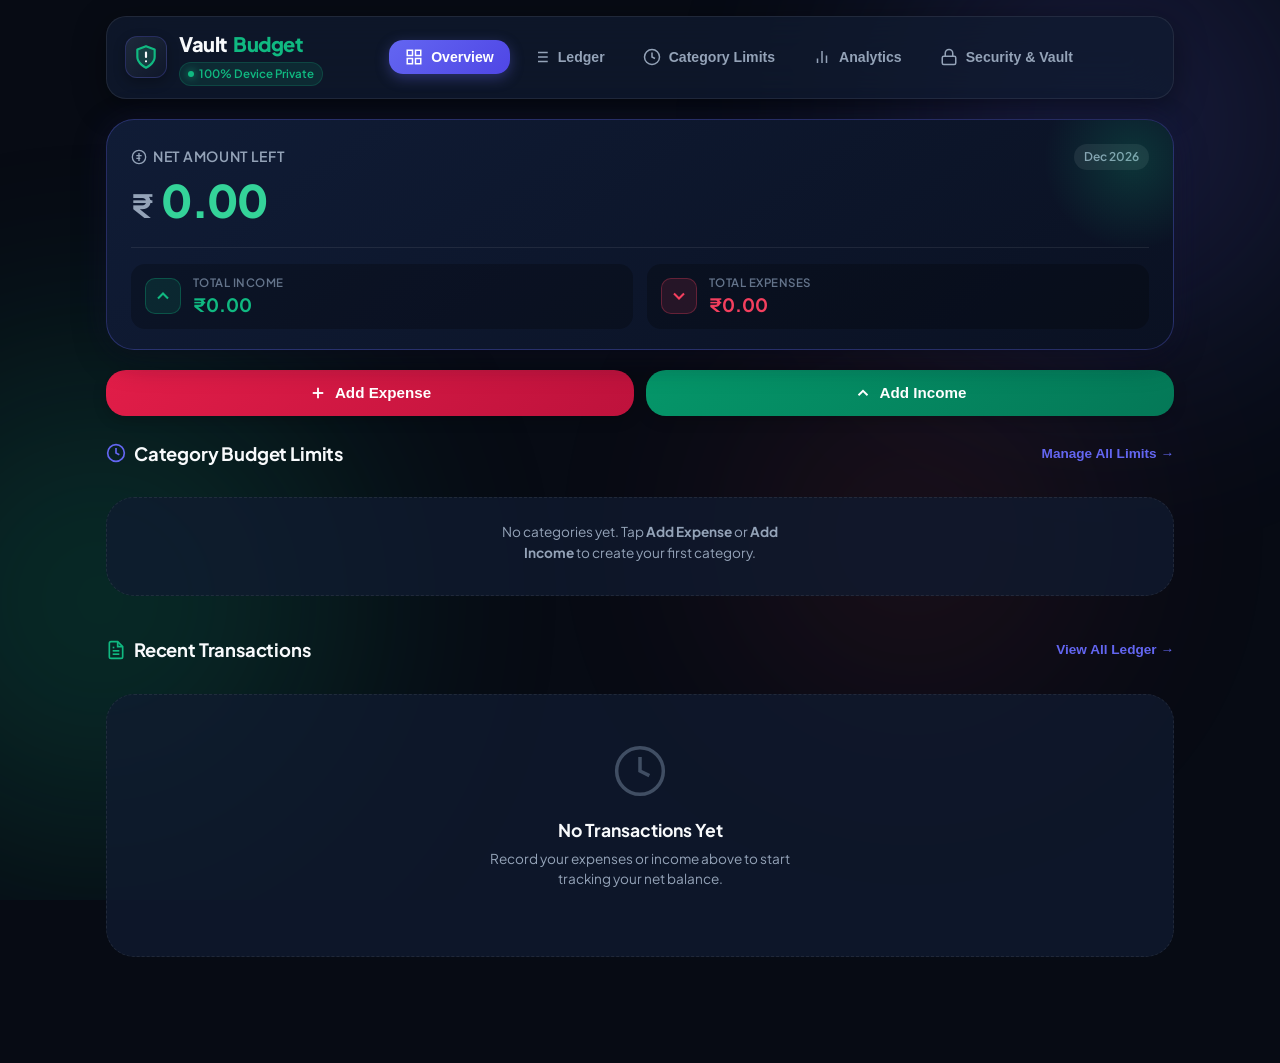
==== commit aecf405e: "Allow dynamic category creation on transaction entry with optional limits" ====
--- a/index.html
+++ b/index.html
@@ -469,12 +469,17 @@
             </div>
           </div>
 
-          <!-- Category Grid Picker -->
-          <div class="form-group">
-            <label class="form-label">Category</label>
-            <div class="category-picker-grid" id="modal-category-picker">
-              <!-- Rendered via JS -->
-            </div>
+          <!-- Category Input with Auto-Suggestions -->
+          <div class="form-group">
+            <div style="display:flex; justify-content:space-between; align-items:center;">
+              <label class="form-label" for="tx-category-input">Category</label>
+              <span style="font-size:0.75rem; color:var(--text-muted);">Type new or pick existing</span>
+            </div>
+            <input type="text" class="form-input" id="tx-category-input" list="category-datalist" placeholder="e.g. Food, Groceries, Salary, Shopping..." required autocomplete="off">
+            <datalist id="category-datalist"></datalist>
+
+            <!-- Quick suggestion pills for already created categories -->
+            <div id="modal-category-chips" class="filter-pills-row" style="margin-top: 8px; flex-wrap: wrap; gap: 6px; display: none;"></div>
           </div>
 
           <!-- Live Budget Warning Alert (Shows if expense will breach limit) -->
@@ -665,6 +670,14 @@
   <!-- Toast Notification Container -->
   <div class="toast-container" id="toast-container"></div>
 
+  <!-- Ensure all legacy demo storage is wiped clean -->
+  <script>
+    if (localStorage.getItem('vb_clean_pure_v3') !== 'true') {
+      localStorage.clear();
+      localStorage.setItem('vb_clean_pure_v3', 'true');
+    }
+  </script>
+
   <!-- Main JavaScript File -->
   <script src="js/app.js"></script>
 </body>
